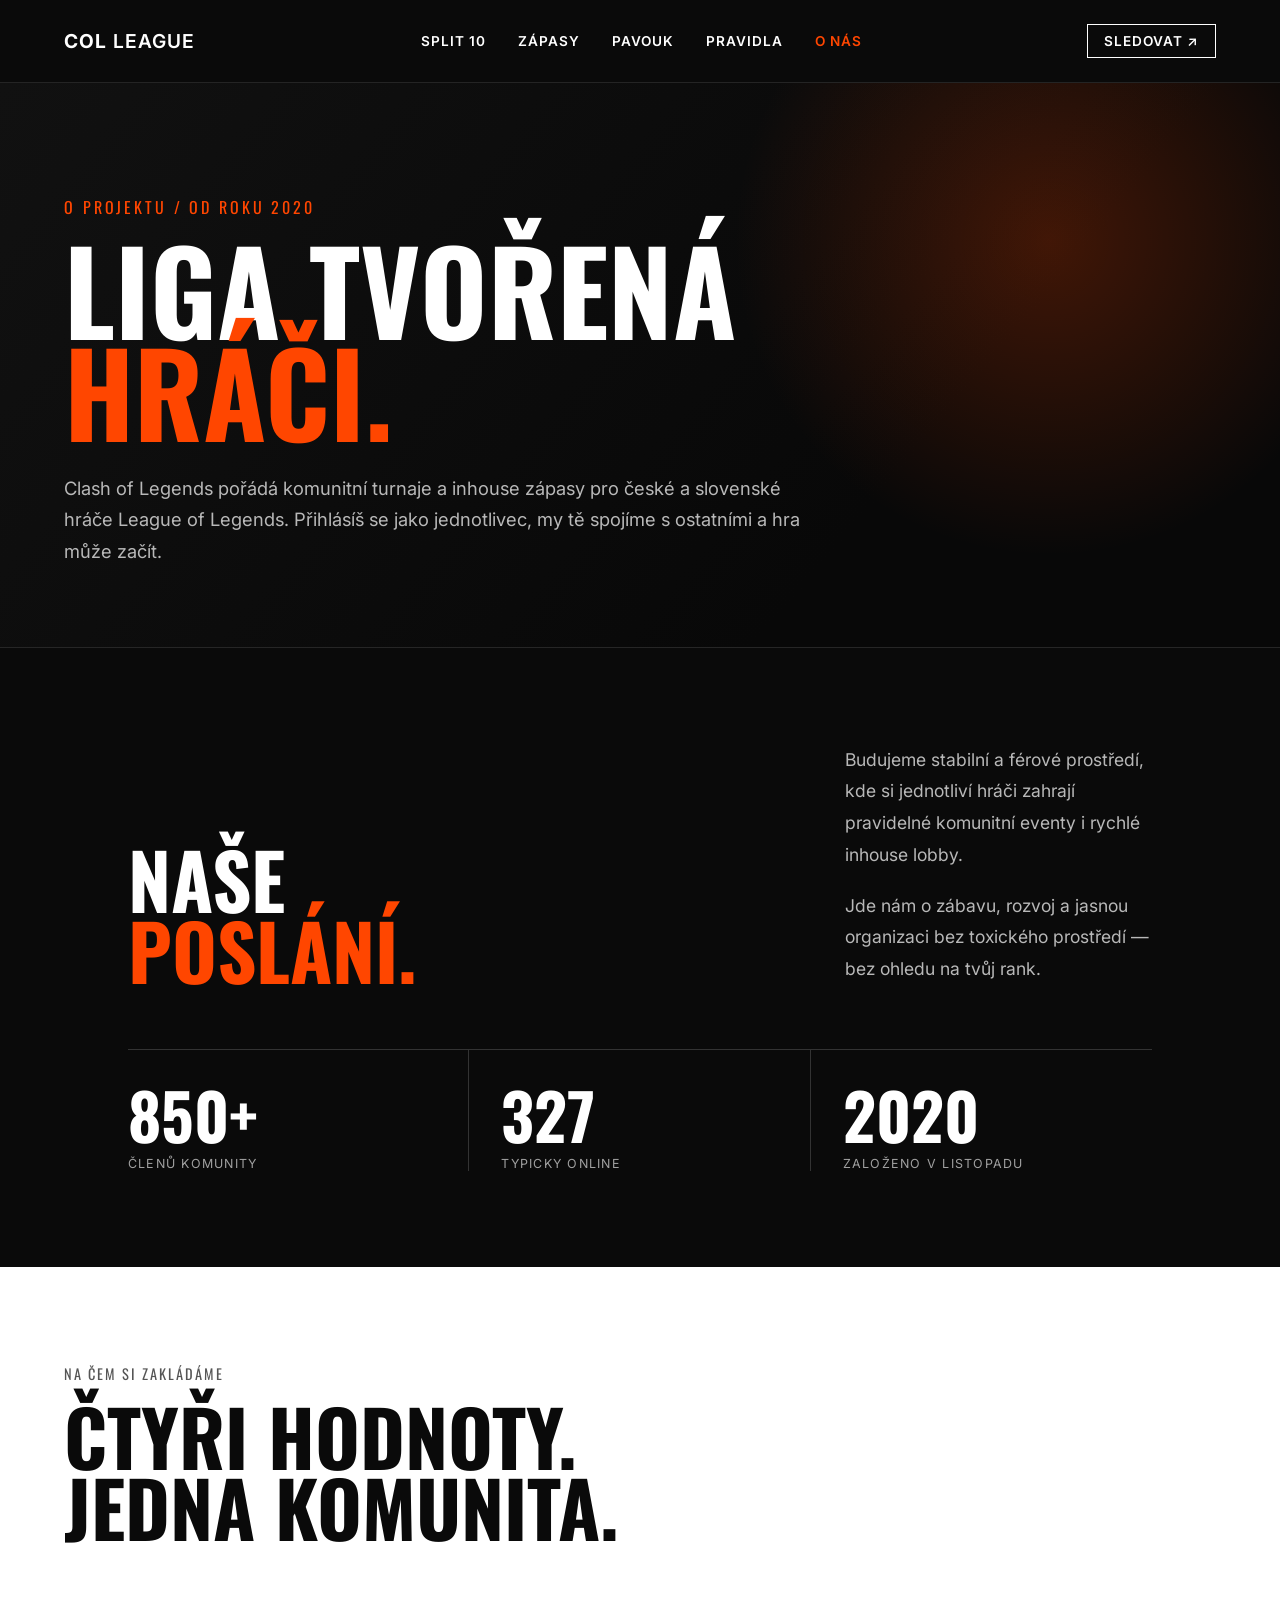
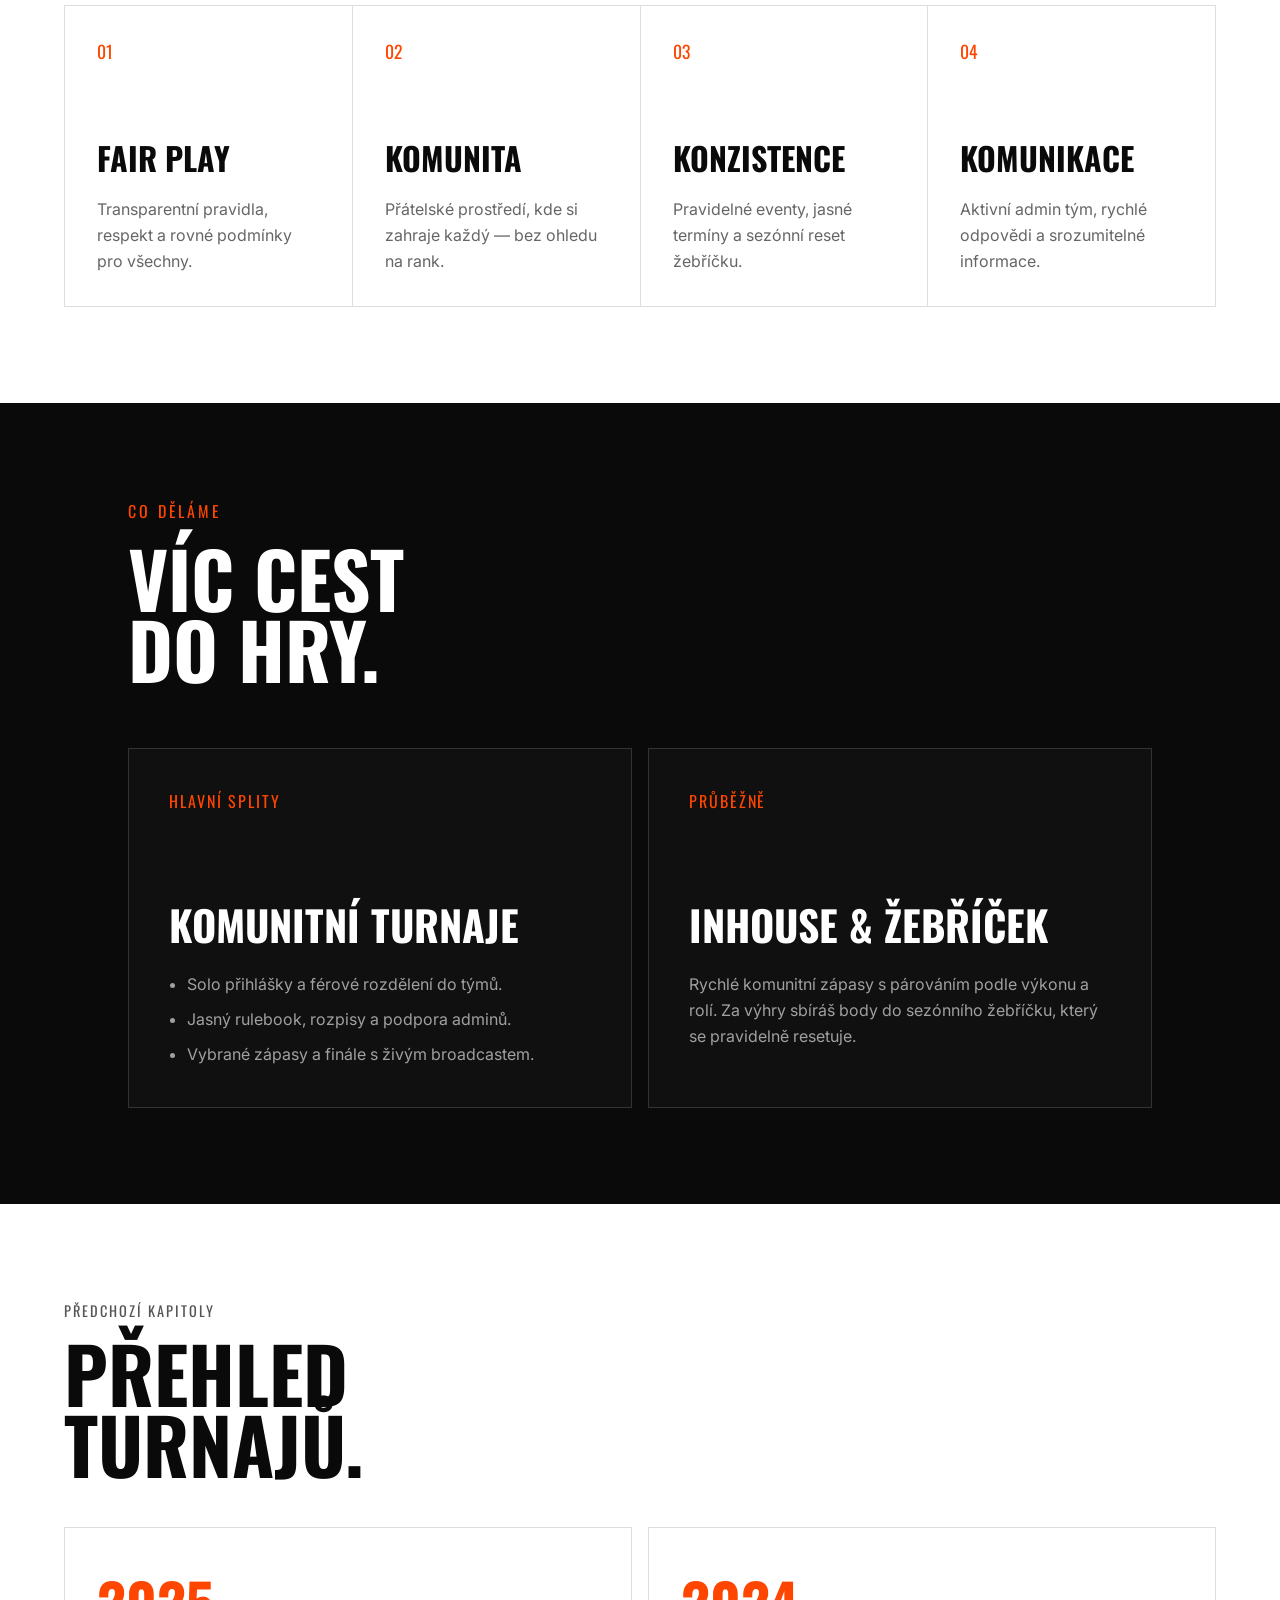
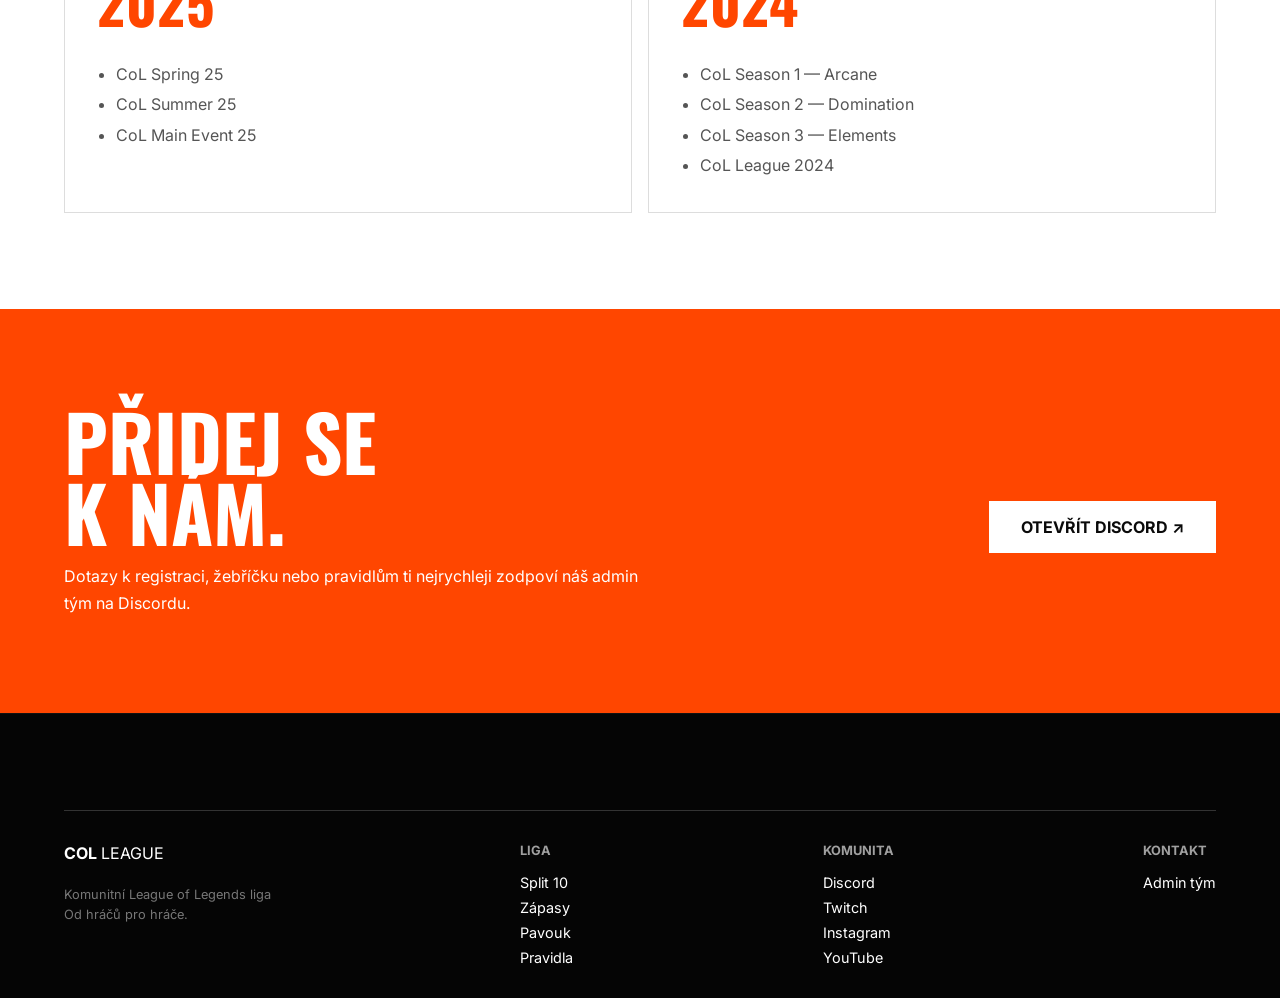
==== about.html @ 78f55eff "Add files via upload" ====
<!DOCTYPE html>
<html lang="cs">
<head>
    <meta charset="UTF-8">
    <meta name="viewport" content="width=device-width, initial-scale=1.0">
    <meta name="description" content="Poznej komunitní League of Legends ligu Clash of Legends, naše hodnoty, turnaje a inhouse zápasy.">
    <title>O nás — COL League</title>
    <link rel="preconnect" href="https://fonts.googleapis.com">
    <link rel="preconnect" href="https://fonts.gstatic.com" crossorigin>
    <link href="https://fonts.googleapis.com/css2?family=Inter:wght@400;600&family=Oswald:wght@700&display=swap" rel="stylesheet">
    <link rel="stylesheet" href="style.css">
</head>
<body class="page-body">
    <header class="navbar page-navbar">
        <a class="logo" href="index.html" aria-label="COL League — úvodní stránka"><strong>COL</strong> LEAGUE</a>
        <nav class="nav-links" aria-label="Hlavní navigace">
            <a href="index.html">SPLIT 10</a>
            <a href="zapasy.html">ZÁPASY</a>
            <a href="pavouk.html">PAVOUK</a>
            <a href="pravidla.html">PRAVIDLA</a>
            <a href="about.html" aria-current="page">O NÁS</a>
        </nav>
        <div class="nav-actions"><a href="https://www.twitch.tv/col_official" class="btn-outline">SLEDOVAT ↗</a></div>
    </header>

    <main class="page-main">
        <section class="page-hero">
            <div class="page-hero__inner">
                <p class="page-kicker">O PROJEKTU / OD ROKU 2020</p>
                <h1 class="page-title">LIGA TVOŘENÁ<br><span class="highlight">HRÁČI.</span></h1>
                <p class="page-lead">Clash of Legends pořádá komunitní turnaje a inhouse zápasy pro české a slovenské hráče League of Legends. Přihlásíš se jako jednotlivec, my tě spojíme s ostatními a hra může začít.</p>
            </div>
        </section>

        <section class="content-section section-dark">
            <div class="content-wrap">
                <div class="split-intro">
                    <h2 class="section-heading">NAŠE<br><span style="color: var(--col-primary);">POSLÁNÍ.</span></h2>
                    <div class="editorial-copy">
                        <p>Budujeme stabilní a férové prostředí, kde si jednotliví hráči zahrají pravidelné komunitní eventy i rychlé inhouse lobby.</p>
                        <p>Jde nám o zábavu, rozvoj a jasnou organizaci bez toxického prostředí — bez ohledu na tvůj rank.</p>
                    </div>
                </div>
                <div class="about-stat-row" aria-label="Statistiky projektu">
                    <div class="about-stat"><strong>850+</strong><span>členů komunity</span></div>
                    <div class="about-stat"><strong>327</strong><span>typicky online</span></div>
                    <div class="about-stat"><strong>2020</strong><span>založeno v listopadu</span></div>
                </div>
            </div>
        </section>

        <section class="content-section content-section--light">
            <div class="content-wrap">
                <p class="subtitle-dark">NA ČEM SI ZAKLÁDÁME</p>
                <h2 class="section-heading">ČTYŘI HODNOTY.<br>JEDNA KOMUNITA.</h2>
                <div class="value-grid-new">
                    <article class="value-card-new"><span class="value-number">01</span><div><h3>Fair play</h3><p>Transparentní pravidla, respekt a rovné podmínky pro všechny.</p></div></article>
                    <article class="value-card-new"><span class="value-number">02</span><div><h3>Komunita</h3><p>Přátelské prostředí, kde si zahraje každý — bez ohledu na rank.</p></div></article>
                    <article class="value-card-new"><span class="value-number">03</span><div><h3>Konzistence</h3><p>Pravidelné eventy, jasné termíny a sezónní reset žebříčku.</p></div></article>
                    <article class="value-card-new"><span class="value-number">04</span><div><h3>Komunikace</h3><p>Aktivní admin tým, rychlé odpovědi a srozumitelné informace.</p></div></article>
                </div>
            </div>
        </section>

        <section class="content-section section-dark">
            <div class="content-wrap">
                <p class="page-kicker">CO DĚLÁME</p>
                <h2 class="section-heading">VÍC CEST<br>DO HRY.</h2>
                <div class="activity-grid">
                    <article class="activity-card">
                        <span class="activity-card__tag">HLAVNÍ SPLITY</span>
                        <h3>Komunitní turnaje</h3>
                        <ul>
                            <li>Solo přihlášky a férové rozdělení do týmů.</li>
                            <li>Jasný rulebook, rozpisy a podpora adminů.</li>
                            <li>Vybrané zápasy a finále s živým broadcastem.</li>
                        </ul>
                    </article>
                    <article class="activity-card">
                        <span class="activity-card__tag">PRŮBĚŽNĚ</span>
                        <h3>Inhouse & žebříček</h3>
                        <p>Rychlé komunitní zápasy s párováním podle výkonu a rolí. Za výhry sbíráš body do sezónního žebříčku, který se pravidelně resetuje.</p>
                    </article>
                </div>
            </div>
        </section>

        <section class="content-section content-section--light">
            <div class="content-wrap">
                <p class="subtitle-dark">PŘEDCHOZÍ KAPITOLY</p>
                <h2 class="section-heading">PŘEHLED<br>TURNAJŮ.</h2>
                <div class="history-grid">
                    <article class="history-year"><h3>2025</h3><ul><li>CoL Spring 25</li><li>CoL Summer 25</li><li>CoL Main Event 25</li></ul></article>
                    <article class="history-year"><h3>2024</h3><ul><li>CoL Season 1 — Arcane</li><li>CoL Season 2 — Domination</li><li>CoL Season 3 — Elements</li><li>CoL League 2024</li></ul></article>
                </div>
            </div>
        </section>

        <section class="content-section content-section--orange">
            <div class="content-wrap contact-strip">
                <div><h2 class="section-heading">PŘIDEJ SE<br>K NÁM.</h2><p>Dotazy k registraci, žebříčku nebo pravidlům ti nejrychleji zodpoví náš admin tým na Discordu.</p></div>
                <a href="https://discord.gg/68KqHuSgA" class="btn-light large">OTEVŘÍT DISCORD ↗</a>
            </div>
        </section>
    </main>

    <footer class="footer-section">
        <div class="footer-links">
            <div class="col-logo"><strong>COL</strong> LEAGUE<br><br><span style="font-size: .8rem; color: #777;">Komunitní League of Legends liga<br>Od hráčů pro hráče.</span></div>
            <div class="links-group"><strong>LIGA</strong><a href="index.html">Split 10</a><a href="zapasy.html">Zápasy</a><a href="pavouk.html">Pavouk</a><a href="pravidla.html">Pravidla</a></div>
            <div class="links-group"><strong>KOMUNITA</strong><a href="https://discord.gg/68KqHuSgA">Discord</a><a href="https://www.twitch.tv/col_official">Twitch</a><a href="https://www.instagram.com/col_league_official">Instagram</a><a href="https://www.youtube.com/@ClashofLegendsOfficial">YouTube</a></div>
            <div class="links-group"><strong>KONTAKT</strong><a href="https://discord.gg/68KqHuSgA">Admin tým</a></div>
        </div>
    </footer>
</body>
</html>
---- style.css ----
/* --- ZÁKLADNÉ PREMENNÉ A RESET --- */
:root {
    --bg-dark: #0a0a0a;
    --col-primary: #ff4600; /* Výrazná oranžová z návrhu */
    --text-light: #ffffff;
    --text-muted: #a0a0a0;
    --font-heading: 'Oswald', sans-serif;
    --font-body: 'Inter', sans-serif;
}

* {
    margin: 0;
    padding: 0;
    box-sizing: border-box;
}

body {
    background-color: var(--bg-dark);
    color: var(--text-light);
    font-family: var(--font-body);
    overflow-x: hidden;
}

html {
    scroll-behavior: smooth;
}

::selection {
    background: var(--col-primary);
    color: #fff;
}

a {
    text-decoration: none;
    color: inherit;
}

/* --- NAVIGÁCIA --- */
.navbar {
    display: flex;
    justify-content: space-between;
    align-items: center;
    padding: 1.5rem 4rem;
    background: transparent;
    position: absolute;
    width: 100%;
    z-index: 100;
    font-size: 0.85rem;
    font-weight: 600;
    letter-spacing: 1px;
}

.logo {
    font-size: 1.2rem;
}

.nav-links {
    display: flex;
    gap: 2rem;
    text-transform: uppercase;
}

.nav-links a:hover {
    color: var(--col-primary);
}

.nav-links a[aria-current="page"] {
    color: var(--col-primary);
}

.nav-actions {
    display: flex;
    gap: 1rem;
    align-items: center;
}

/* --- TLAČIDLÁ --- */
.btn-outline {
    border: 1px solid var(--text-light);
    padding: 0.5rem 1rem;
    text-transform: uppercase;
    transition: 0.2s;
}

.btn-outline:hover {
    background-color: var(--text-light);
    color: var(--bg-dark);
}

.btn-primary {
    background-color: var(--col-primary);
    color: white;
    padding: 0.5rem 1rem;
    text-transform: uppercase;
    font-weight: bold;
    border: 1px solid var(--col-primary);
    transition: 0.2s;
}

.btn-primary:hover {
    background-color: transparent;
    color: var(--col-primary);
}

.btn-secondary {
    border: 1px solid var(--text-light);
    padding: 0.5rem 1rem;
    text-transform: uppercase;
}

.btn-primary.large, .btn-secondary.large {
    padding: 1rem 2rem;
    font-size: 1rem;
}

.btn-light {
    background-color: white;
    color: var(--bg-dark);
    padding: 1rem 2rem;
    text-transform: uppercase;
    font-weight: bold;
    margin-top: 2rem;
}

/* --- HERO SEKCIA --- */
.hero {
    height: 100vh;
    display: flex;
    align-items: center;
    padding: 0 4rem;
    background: linear-gradient(rgba(10,10,10,0.4), rgba(10,10,10,0.9)), #111;
}

.hero-content {
    max-width: 1200px;
    margin-top: 5rem;
}

.subtitle {
    font-family: var(--font-heading);
    letter-spacing: 2px;
    font-size: 1rem;
    margin-bottom: 1rem;
    text-transform: uppercase;
}

.main-title {
    font-family: var(--font-heading);
    font-size: 8rem;
    line-height: 0.9;
    text-transform: uppercase;
    margin-bottom: 3rem;
}

.main-title .highlight {
    color: var(--col-primary);
}

.hero-actions {
    display: flex;
    align-items: center;
    gap: 4rem;
}

.hero-text {
    font-size: 1.1rem;
    color: var(--text-muted);
}

.hero-buttons {
    display: flex;
    gap: 1rem;
}

/* --- ORANŽOVÝ BANNER --- */
.info-banner {
    background-color: var(--col-primary);
    display: flex;
    justify-content: space-between;
    align-items: center;
    padding: 2rem 4rem;
    color: white;
    flex-wrap: wrap;
}

.banner-item {
    display: flex;
    align-items: center;
    gap: 1rem;
    text-transform: uppercase;
}

.banner-item p {
    font-size: 0.8rem;
    opacity: 0.9;
}

.badge {
    border: 2px solid white;
    padding: 0.2rem 0.5rem;
    font-weight: bold;
}

.form-mockup label {
    font-size: 0.7rem;
    display: block;
    margin-bottom: 0.3rem;
}

.input-group {
    display: flex;
    background: white;
}

.input-group input {
    border: none;
    padding: 0.8rem;
    font-weight: bold;
    outline: none;
}

.input-group button {
    background: transparent;
    border: none;
    padding: 0 1rem;
    cursor: pointer;
    font-weight: bold;
}

/* --- SPOLOČNÉ TRIEDY PRE SEKCIE --- */
.section-dark {
    background-color: var(--bg-dark);
    color: var(--text-light);
    padding: 6rem 4rem;
}

.section-light {
    background-color: #ffffff;
    color: var(--bg-dark);
    padding: 6rem 4rem;
}

.massive-text {
    font-family: var(--font-heading);
    font-size: 6rem;
    line-height: 0.9;
    text-transform: uppercase;
}

.massive-text .highlight {
    color: var(--col-primary);
}

.massive-text-dark {
    font-family: var(--font-heading);
    font-size: 5.5rem;
    line-height: 0.9;
    text-transform: uppercase;
    color: var(--bg-dark);
    margin-bottom: 3rem;
}

.subtitle-dark {
    font-family: var(--font-heading);
    letter-spacing: 2px;
    font-size: 0.9rem;
    margin-bottom: 1rem;
    text-transform: uppercase;
    color: #555;
}

.link-arrow {
    display: inline-block;
    border-bottom: 1px solid var(--text-light);
    padding-bottom: 0.2rem;
    text-transform: uppercase;
    font-weight: bold;
    margin-top: 1rem;
}

/* --- ABOUT SEKCIA (KOMUNITA. SOUTĚŽ. RESPEKT.) --- */
.about-top {
    display: flex;
    justify-content: space-between;
    align-items: flex-end;
    margin-bottom: 6rem;
}

.about-desc {
    max-width: 300px;
    color: var(--text-muted);
}

.stats-grid {
    display: grid;
    grid-template-columns: repeat(4, 1fr);
    gap: 2rem;
    border-top: 1px solid #333;
    padding-top: 2rem;
}

.stat-item h3 {
    font-family: var(--font-heading);
    font-size: 3.5rem;
    margin-bottom: 0.5rem;
}

.stat-item p {
    font-size: 0.8rem;
    text-transform: uppercase;
    color: var(--text-muted);
    letter-spacing: 1px;
}

/* --- KROKY (OD SOUPISKY K FINÁLE) --- */
.steps-grid {
    display: grid;
    grid-template-columns: repeat(4, 1fr);
    gap: 1rem;
}

.step-card {
    border-left: 2px solid #eee;
    padding-left: 1.5rem;
}

.step-number {
    font-family: var(--font-heading);
    font-size: 3rem;
    color: var(--col-primary);
    opacity: 0.5;
    margin-bottom: 1rem;
}

.step-card h4 {
    font-size: 1.2rem;
    text-transform: uppercase;
    margin-bottom: 1rem;
}

.step-card p {
    color: #555;
    font-size: 0.9rem;
    line-height: 1.5;
}

/* --- OBRÁZKOVÉ KARTY --- */
.features-grid {
    display: grid;
    grid-template-columns: repeat(3, 1fr);
    gap: 1rem;
}

.feature-card {
    height: 400px;
    background-color: #222; 
    padding: 2rem;
    display: flex;
    flex-direction: column;
    justify-content: flex-end;
    color: white;
    background: linear-gradient(to top, rgba(0,0,0,0.9), rgba(0,0,0,0.1));
}

.card-meta {
    font-size: 0.7rem;
    text-transform: uppercase;
    letter-spacing: 1px;
    margin-bottom: 0.5rem;
}

.feature-card h3 {
    font-family: var(--font-heading);
    font-size: 2.2rem;
    line-height: 1.1;
    text-transform: uppercase;
}

/* --- FAQ SEKCIA --- */
.faq-section {
    display: grid;
    grid-template-columns: 1fr 1fr;
    gap: 4rem;
}

.faq-list {
    display: flex;
    flex-direction: column;
}

.faq-item {
    border-bottom: 1px solid #333;
    padding: 1.5rem 0;
}

.faq-item summary {
    font-size: 1.2rem;
    font-weight: bold;
    cursor: pointer;
    list-style: none;
    display: flex;
    justify-content: space-between;
}

.faq-item summary::-webkit-details-marker {
    display: none;
}

.faq-content {
    padding-top: 1rem;
    color: var(--text-muted);
    line-height: 1.6;
}

/* --- FOOTER --- */
.footer-section {
    background-color: #050505; 
    padding: 6rem 4rem 2rem 4rem;
    color: white;
    text-align: center;
    border-top: 1px solid #111;
}

.footer-links {
    display: flex;
    justify-content: space-between;
    text-align: left;
    border-top: 1px solid #333;
    padding-top: 2rem;
}

.links-group {
    display: flex;
    flex-direction: column;
    gap: 0.5rem;
}

.links-group strong {
    margin-bottom: 0.5rem;
    color: var(--text-muted);
    font-size: 0.8rem;
    text-transform: uppercase;
}

.links-group a {
    color: white;
    font-size: 0.9rem;
}
.links-group a:hover {
    color: var(--col-primary);
}

/* --- VNITŘNÍ STRÁNKY --- */
.page-body {
    background: #0a0a0a;
}

.page-navbar {
    position: relative;
    background: #0a0a0a;
    border-bottom: 1px solid #242424;
}

.page-main {
    min-height: 70vh;
}

.page-hero {
    min-height: 560px;
    display: flex;
    align-items: flex-end;
    padding: 7rem 4rem 5rem;
    background:
        radial-gradient(circle at 82% 28%, rgba(255, 70, 0, 0.23), transparent 28%),
        linear-gradient(130deg, #111 0%, #080808 70%);
    border-bottom: 1px solid #262626;
}

.page-hero--compact {
    min-height: 410px;
}

.page-hero__inner {
    width: 100%;
    max-width: 1280px;
    margin: 0 auto;
}

.page-kicker {
    color: var(--col-primary);
    font-family: var(--font-heading);
    letter-spacing: 0.18em;
    text-transform: uppercase;
    margin-bottom: 1.2rem;
}

.page-title {
    max-width: 1050px;
    font-family: var(--font-heading);
    font-size: clamp(4rem, 9vw, 8rem);
    line-height: 0.88;
    text-transform: uppercase;
}

.page-title .highlight {
    color: var(--col-primary);
}

.page-lead {
    max-width: 760px;
    margin-top: 2rem;
    color: #b8b8b8;
    font-size: 1.15rem;
    line-height: 1.7;
}

.content-wrap {
    width: min(100% - 8rem, 1280px);
    margin-inline: auto;
}

.content-section {
    padding-block: 6rem;
}

.content-section--light {
    background: #fff;
    color: #0a0a0a;
}

.content-section--orange {
    background: var(--col-primary);
    color: #fff;
}

.section-heading {
    font-family: var(--font-heading);
    font-size: clamp(3rem, 6vw, 5.5rem);
    line-height: 0.92;
    text-transform: uppercase;
}

.section-intro {
    max-width: 700px;
    margin-top: 1.5rem;
    color: #777;
    line-height: 1.75;
}

.section-dark .section-intro {
    color: var(--text-muted);
}

.split-intro {
    display: grid;
    grid-template-columns: 1.35fr 0.65fr;
    gap: 5rem;
    align-items: end;
}

.editorial-copy {
    color: #b8b8b8;
    font-size: 1.1rem;
    line-height: 1.8;
}

.editorial-copy p + p {
    margin-top: 1.2rem;
}

.about-stat-row {
    display: grid;
    grid-template-columns: repeat(3, 1fr);
    margin-top: 4rem;
    border-top: 1px solid #333;
}

.about-stat {
    padding: 2rem 2rem 0 0;
    border-right: 1px solid #333;
}

.about-stat:not(:first-child) {
    padding-left: 2rem;
}

.about-stat:last-child {
    border-right: 0;
}

.about-stat strong {
    display: block;
    font-family: var(--font-heading);
    font-size: 4rem;
    line-height: 1;
}

.about-stat span {
    display: block;
    margin-top: 0.65rem;
    color: var(--text-muted);
    font-size: 0.78rem;
    letter-spacing: 0.1em;
    text-transform: uppercase;
}

.value-grid-new {
    display: grid;
    grid-template-columns: repeat(4, 1fr);
    gap: 1px;
    margin-top: 4rem;
    background: #ddd;
    border: 1px solid #ddd;
}

.value-card-new {
    min-height: 300px;
    padding: 2rem;
    background: #fff;
    display: flex;
    flex-direction: column;
    justify-content: space-between;
}

.value-number {
    color: var(--col-primary);
    font-family: var(--font-heading);
    font-size: 1.1rem;
}

.value-card-new h3 {
    margin-bottom: 1rem;
    font-family: var(--font-heading);
    font-size: 2rem;
    text-transform: uppercase;
}

.value-card-new p {
    color: #666;
    line-height: 1.6;
}

.activity-grid {
    display: grid;
    grid-template-columns: repeat(2, 1fr);
    gap: 1rem;
    margin-top: 4rem;
}

.activity-card {
    min-height: 340px;
    padding: 2.5rem;
    border: 1px solid #333;
    background: #101010;
}

.activity-card__tag {
    display: inline-block;
    margin-bottom: 5rem;
    color: var(--col-primary);
    font-family: var(--font-heading);
    letter-spacing: 0.12em;
    text-transform: uppercase;
}

.activity-card h3 {
    margin-bottom: 1rem;
    font-family: var(--font-heading);
    font-size: 2.6rem;
    text-transform: uppercase;
}

.activity-card p,
.activity-card li {
    color: var(--text-muted);
    line-height: 1.65;
}

.activity-card ul {
    padding-left: 1.1rem;
}

.activity-card li + li {
    margin-top: 0.55rem;
}

.history-grid {
    display: grid;
    grid-template-columns: repeat(2, 1fr);
    gap: 1rem;
    margin-top: 3rem;
}

.history-year {
    padding: 2rem;
    border: 1px solid #ddd;
}

.history-year h3 {
    color: var(--col-primary);
    font-family: var(--font-heading);
    font-size: 3.5rem;
}

.history-year ul {
    margin-top: 1rem;
    padding-left: 1.2rem;
    color: #555;
    line-height: 1.9;
}

.contact-strip {
    display: flex;
    justify-content: space-between;
    gap: 3rem;
    align-items: center;
}

.contact-strip p {
    max-width: 580px;
    margin-top: 1rem;
    line-height: 1.7;
}

/* Pravidla */
.draft-notice {
    display: flex;
    align-items: center;
    gap: 1rem;
    padding: 1.25rem 1.5rem;
    border: 1px solid rgba(255, 255, 255, 0.28);
    background: rgba(255, 255, 255, 0.08);
    margin-top: 2.5rem;
    max-width: 720px;
}

.draft-notice__badge {
    flex: 0 0 auto;
    background: #fff;
    color: #0a0a0a;
    padding: 0.4rem 0.65rem;
    font-size: 0.72rem;
    font-weight: 700;
    letter-spacing: 0.08em;
}

.rules-layout {
    display: grid;
    grid-template-columns: 270px 1fr;
    gap: 5rem;
    align-items: start;
}

.rules-nav {
    position: sticky;
    top: 2rem;
    border-top: 1px solid #333;
}

.rules-nav a {
    display: flex;
    justify-content: space-between;
    padding: 1rem 0;
    border-bottom: 1px solid #333;
    color: #aaa;
    font-size: 0.85rem;
    text-transform: uppercase;
}

.rules-nav a:hover {
    color: var(--col-primary);
}

.rules-chapters {
    display: grid;
    gap: 1rem;
}

.rule-chapter {
    padding: 2.25rem;
    border: 1px solid #303030;
    background: #101010;
}

.rule-chapter__head {
    display: grid;
    grid-template-columns: 80px 1fr;
    gap: 1.5rem;
    align-items: start;
}

.rule-chapter__number {
    color: var(--col-primary);
    font-family: var(--font-heading);
    font-size: 2.2rem;
}

.rule-chapter h2 {
    font-family: var(--font-heading);
    font-size: 2rem;
    text-transform: uppercase;
}

.rule-chapter p {
    margin-top: 0.8rem;
    color: #8d8d8d;
    line-height: 1.7;
}

/* Zápasy */
.match-filter-bar {
    display: flex;
    justify-content: space-between;
    align-items: center;
    gap: 1rem;
    margin-bottom: 2rem;
    padding-bottom: 1.5rem;
    border-bottom: 1px solid #333;
}

.match-filter-actions {
    display: flex;
    align-items: center;
    justify-content: flex-end;
    gap: 1.25rem;
}

.match-filter-actions .btn-outline {
    flex: 0 0 auto;
}

.match-tabs {
    display: flex;
    flex-wrap: wrap;
    gap: 0.6rem;
}

.match-tab {
    padding: 0.7rem 1rem;
    border: 1px solid #333;
    color: #aaa;
    font-size: 0.78rem;
    font-weight: 600;
    text-transform: uppercase;
}

.match-tab--active,
.match-tab:hover {
    border-color: var(--col-primary);
    background: var(--col-primary);
    color: #fff;
}

.matches-group + .matches-group {
    margin-top: 5rem;
}

.matches-group__title {
    margin-bottom: 1.4rem;
    font-family: var(--font-heading);
    font-size: 2.4rem;
    text-transform: uppercase;
}

.matches-list-new {
    display: grid;
    gap: 1rem;
}

.match-card-new {
    position: relative;
    display: grid;
    grid-template-columns: minmax(180px, 1fr) minmax(300px, 1.35fr) minmax(180px, 1fr);
    gap: 2rem;
    align-items: center;
    min-height: 190px;
    padding: 2rem;
    border: 1px solid #303030;
    background: linear-gradient(120deg, #101010, #0c0c0c);
    overflow: hidden;
}

.match-card-new::after {
    content: "";
    position: absolute;
    inset: 0 auto 0 0;
    width: 4px;
    background: var(--col-primary);
}

.match-card-new--finished::after {
    background: #5c5c5c;
}

.match-team {
    display: flex;
    align-items: center;
    gap: 1rem;
    min-width: 0;
}

.match-team--right {
    flex-direction: row-reverse;
    text-align: right;
}

.team-mark {
    flex: 0 0 64px;
    width: 64px;
    height: 64px;
    display: grid;
    place-items: center;
    border: 1px solid #3c3c3c;
    background: #181818;
    color: var(--col-primary);
    font-family: var(--font-heading);
    font-size: 1.55rem;
}

.team-mark img {
    width: 100%;
    height: 100%;
    object-fit: contain;
}

.team-logo-fallback,
.logo-fallback {
    display: grid;
    place-items: center;
    color: var(--col-primary);
    font-family: var(--font-heading);
    font-weight: 700;
    letter-spacing: 0.04em;
}

.team-mark .team-logo-fallback {
    width: 100%;
    height: 100%;
    font-size: 1.2rem;
}

.match-team__name {
    font-family: var(--font-heading);
    font-size: 1.4rem;
    line-height: 1.05;
    text-transform: uppercase;
}

.match-team__record {
    margin-top: 0.35rem;
    color: #727272;
    font-size: 0.72rem;
    text-transform: uppercase;
}

.match-center {
    text-align: center;
}

.match-meta {
    color: #787878;
    font-size: 0.72rem;
    letter-spacing: 0.09em;
    text-transform: uppercase;
}

.match-score {
    margin: 0.55rem 0;
    font-family: var(--font-heading);
    font-size: 3rem;
    letter-spacing: 0.08em;
}

.match-time {
    margin: 0.55rem 0;
    font-family: var(--font-heading);
    font-size: 2.25rem;
}

.match-badges {
    display: flex;
    justify-content: center;
    flex-wrap: wrap;
    gap: 0.4rem;
}

.match-badge {
    padding: 0.35rem 0.55rem;
    border: 1px solid #393939;
    color: #aaa;
    font-size: 0.65rem;
    text-transform: uppercase;
}

.match-badge--live {
    border-color: var(--col-primary);
    color: var(--col-primary);
}

.matches-note {
    max-width: 620px;
    color: #777;
    line-height: 1.65;
}

/* Generátor zápasů */
.generator-shell {
    display: grid;
    grid-template-columns: minmax(320px, 0.8fr) minmax(500px, 1.2fr);
    gap: 2rem;
    align-items: start;
}

.generator-panel {
    padding: 2rem;
    border: 1px solid #303030;
    background: #101010;
}

.generator-panel--sticky {
    position: sticky;
    top: 2rem;
}

.generator-panel__head {
    margin-bottom: 2rem;
    padding-bottom: 1.25rem;
    border-bottom: 1px solid #303030;
}

.generator-panel__head h2 {
    font-family: var(--font-heading);
    font-size: 2.2rem;
    text-transform: uppercase;
}

.generator-panel__head p {
    margin-top: 0.55rem;
    color: #888;
    line-height: 1.55;
}

.generator-form {
    display: grid;
    gap: 2rem;
}

.generator-fieldset {
    display: grid;
    gap: 1rem;
    padding: 0;
    border: 0;
}

.generator-fieldset legend {
    width: 100%;
    margin-bottom: 1rem;
    padding-bottom: 0.65rem;
    border-bottom: 1px solid #292929;
    color: var(--col-primary);
    font-family: var(--font-heading);
    font-size: 1rem;
    letter-spacing: 0.1em;
    text-transform: uppercase;
}

.generator-field,
.generator-field-row {
    display: grid;
    gap: 0.5rem;
}

.generator-field-row {
    grid-template-columns: repeat(2, minmax(0, 1fr));
    gap: 1rem;
}

.generator-field label,
.generator-field__label {
    color: #aaa;
    font-size: 0.72rem;
    font-weight: 600;
    letter-spacing: 0.08em;
    text-transform: uppercase;
}

.generator-field input,
.generator-field select {
    width: 100%;
    min-height: 46px;
    padding: 0.75rem 0.85rem;
    border: 1px solid #393939;
    border-radius: 0;
    outline: 0;
    background: #090909;
    color: #fff;
    font: inherit;
}

.generator-field input:focus,
.generator-field select:focus {
    border-color: var(--col-primary);
    box-shadow: 0 0 0 2px rgba(255, 70, 0, 0.16);
}

.generator-check {
    display: flex;
    gap: 0.75rem;
    align-items: flex-start;
    color: #bbb;
    line-height: 1.5;
    cursor: pointer;
}

.generator-check input {
    width: 18px;
    height: 18px;
    margin-top: 0.15rem;
    accent-color: var(--col-primary);
}

.generator-check small {
    display: block;
    color: #666;
}

.team-choice-preview {
    display: flex;
    align-items: center;
    gap: 0.8rem;
    min-height: 64px;
    padding: 0.7rem;
    border: 1px solid #292929;
    background: #0b0b0b;
}

.team-choice-preview img {
    width: 46px;
    height: 46px;
    object-fit: contain;
}

.team-choice-preview .team-logo-fallback {
    width: 46px;
    height: 46px;
    border: 1px solid #333;
    background: #151515;
}

.team-choice-preview strong {
    display: block;
    font-family: var(--font-heading);
    font-size: 1.15rem;
    text-transform: uppercase;
}

.team-choice-preview span {
    color: #666;
    font-size: 0.72rem;
}

.generator-error {
    padding: 0.8rem 1rem;
    border: 1px solid #9f2e09;
    background: rgba(159, 46, 9, 0.12);
    color: #ff9c77;
    line-height: 1.5;
}

.generator-actions {
    display: flex;
    flex-wrap: wrap;
    gap: 0.75rem;
}

.generator-button {
    border: 1px solid var(--col-primary);
    background: var(--col-primary);
    color: #fff;
    padding: 0.85rem 1.25rem;
    font: inherit;
    font-size: 0.82rem;
    font-weight: 700;
    letter-spacing: 0.05em;
    text-transform: uppercase;
    cursor: pointer;
}

.generator-button:hover {
    background: transparent;
    color: var(--col-primary);
}

.generator-button--secondary {
    border-color: #444;
    background: transparent;
    color: #bbb;
}

.generator-button--secondary:hover {
    border-color: #fff;
    color: #fff;
}

.generator-preview {
    margin-bottom: 2rem;
}

.generator-preview .match-card-new {
    grid-template-columns: 1fr;
    gap: 1.5rem;
    text-align: center;
}

.generator-preview .match-team,
.generator-preview .match-team--right {
    flex-direction: column;
    text-align: center;
}

.code-output-wrap {
    position: relative;
}

.code-output {
    width: 100%;
    min-height: 390px;
    resize: vertical;
    padding: 1.25rem;
    border: 1px solid #303030;
    outline: 0;
    background: #060606;
    color: #d7d7d7;
    font-family: Consolas, 'Courier New', monospace;
    font-size: 0.78rem;
    line-height: 1.55;
    tab-size: 4;
}

.code-output:focus {
    border-color: var(--col-primary);
}

.copy-status {
    min-height: 1.4rem;
    margin-top: 0.75rem;
    color: #8b8b8b;
    font-size: 0.8rem;
}

.copy-status.is-success {
    color: #7fcf9a;
}

.generator-help {
    margin-top: 2rem;
    padding: 1.25rem;
    border-left: 3px solid var(--col-primary);
    background: #0b0b0b;
    color: #929292;
    line-height: 1.65;
}

.generator-help code {
    color: #fff;
}

/* Pavouk: Swiss + play-off */
.tournament-nav {
    display: flex;
    flex-wrap: wrap;
    gap: 0.65rem;
    margin-top: 2.25rem;
}

.tournament-nav a {
    padding: 0.75rem 1rem;
    border: 1px solid #3a3a3a;
    color: #b0b0b0;
    font-size: 0.75rem;
    font-weight: 600;
    letter-spacing: 0.08em;
    text-transform: uppercase;
}

.tournament-nav a:hover {
    border-color: var(--col-primary);
    color: var(--col-primary);
}

.stage-heading-row {
    display: flex;
    justify-content: space-between;
    align-items: flex-end;
    gap: 3rem;
    margin-bottom: 2.5rem;
}

.stage-heading-copy {
    max-width: 650px;
    color: #858585;
    line-height: 1.65;
}

.stage-facts {
    display: flex;
    flex-wrap: wrap;
    gap: 0.55rem;
    margin-top: 1.25rem;
}

.stage-fact {
    padding: 0.45rem 0.65rem;
    border: 1px solid #343434;
    color: #999;
    font-size: 0.68rem;
    letter-spacing: 0.08em;
    text-transform: uppercase;
}

.swiss-board-wrap {
    width: 100%;
    overflow-x: auto;
    border: 1px solid #2e2e2e;
    background: #0d0d0d;
}

.swiss-board {
    min-width: 980px;
}

.swiss-row {
    display: grid;
    grid-template-columns: 46px minmax(210px, 1fr) repeat(5, 54px) 82px 124px;
    gap: 0.65rem;
    align-items: center;
    min-height: 68px;
    padding: 0.55rem 1rem;
    border-bottom: 1px solid #262626;
}

.swiss-row:last-child {
    border-bottom: 0;
}

.swiss-row--head {
    position: sticky;
    top: 0;
    z-index: 2;
    min-height: 48px;
    background: #171717;
    color: #777;
    font-size: 0.65rem;
    font-weight: 600;
    letter-spacing: 0.09em;
    text-transform: uppercase;
}

.swiss-seed {
    color: #555;
    font-family: var(--font-heading);
    font-size: 1.1rem;
}

.swiss-team {
    display: flex;
    align-items: center;
    gap: 0.75rem;
    min-width: 0;
}

.swiss-team img {
    width: 40px;
    height: 40px;
    object-fit: contain;
}

.swiss-team .logo-fallback {
    flex: 0 0 40px;
    width: 40px;
    height: 40px;
    border: 1px solid #333;
    background: #151515;
    font-size: 0.75rem;
}

.swiss-team strong {
    overflow: hidden;
    font-family: var(--font-heading);
    font-size: 1.05rem;
    text-overflow: ellipsis;
    text-transform: uppercase;
    white-space: nowrap;
}

.swiss-result {
    width: 30px;
    height: 30px;
    display: grid;
    place-items: center;
    margin: 0 auto;
    border: 1px solid #353535;
    color: #666;
    font-size: 0.68rem;
    font-weight: 700;
}

.swiss-result--win {
    border-color: rgba(76, 187, 112, 0.55);
    background: rgba(76, 187, 112, 0.1);
    color: #82d69e;
}

.swiss-result--loss {
    border-color: rgba(207, 75, 75, 0.5);
    background: rgba(207, 75, 75, 0.09);
    color: #e08a8a;
}

.swiss-record {
    font-family: var(--font-heading);
    font-size: 1.25rem;
    text-align: center;
}

.swiss-status {
    justify-self: end;
    padding: 0.4rem 0.55rem;
    border: 1px solid #3a3a3a;
    color: #777;
    font-size: 0.62rem;
    font-weight: 700;
    letter-spacing: 0.07em;
    text-transform: uppercase;
}

.swiss-status--advance {
    border-color: var(--col-primary);
    color: var(--col-primary);
}

.stage-bridge {
    display: grid;
    grid-template-columns: auto 1fr auto;
    gap: 1.25rem;
    align-items: center;
    margin: 3.5rem 0;
}

.stage-bridge__label {
    color: var(--col-primary);
    font-family: var(--font-heading);
    font-size: 1.05rem;
    letter-spacing: 0.09em;
    text-transform: uppercase;
}

.stage-bridge__line {
    position: relative;
    height: 1px;
    background: linear-gradient(90deg, var(--col-primary), #4d4d4d);
}

.stage-bridge__line::after {
    content: "";
    position: absolute;
    top: 50%;
    right: -1px;
    width: 9px;
    height: 9px;
    border-top: 1px solid #777;
    border-right: 1px solid #777;
    transform: translateY(-50%) rotate(45deg);
}

.stage-bridge__target {
    font-family: var(--font-heading);
    font-size: 1.35rem;
    text-transform: uppercase;
}

.qualifier-strip {
    display: grid;
    grid-template-columns: repeat(8, minmax(110px, 1fr));
    gap: 1px;
    margin-bottom: 1rem;
    background: #2d2d2d;
    border: 1px solid #2d2d2d;
}

.qualifier {
    display: flex;
    align-items: center;
    gap: 0.55rem;
    min-height: 56px;
    padding: 0.55rem;
    background: #111;
}

.qualifier img {
    width: 30px;
    height: 30px;
    object-fit: contain;
}

.qualifier span {
    overflow: hidden;
    font-family: var(--font-heading);
    font-size: 0.78rem;
    text-overflow: ellipsis;
    text-transform: uppercase;
    white-space: nowrap;
}

.bracket-legend {
    display: flex;
    gap: 1.2rem;
    align-items: center;
    color: #777;
    font-size: 0.72rem;
}

.bracket-legend span {
    display: flex;
    gap: 0.45rem;
    align-items: center;
}

.bracket-legend i {
    width: 9px;
    height: 9px;
    display: inline-block;
    background: #444;
}

.bracket-legend .is-winner {
    background: var(--col-primary);
}

.bracket-scroll {
    width: 100%;
    overflow-x: auto;
    padding-bottom: 1rem;
}

.bracket {
    display: grid;
    grid-template-columns: 270px 110px 270px 110px 270px 90px 220px;
    min-width: 1340px;
    border: 1px solid #292929;
    background: #0c0c0c;
}

.bracket-column,
.bracket-connector {
    min-width: 0;
}

.bracket-column__head,
.bracket-connector__head {
    height: 76px;
    padding: 1.2rem 1rem;
    border-bottom: 1px solid #292929;
    background: #151515;
}

.bracket-column__head span {
    display: block;
    margin-bottom: 0.25rem;
    color: var(--col-primary);
    font-size: 0.62rem;
    font-weight: 700;
    letter-spacing: 0.09em;
    text-transform: uppercase;
}

.bracket-column__head h3 {
    font-family: var(--font-heading);
    font-size: 1.25rem;
    text-transform: uppercase;
}

.bracket-stage,
.bracket-lines {
    position: relative;
    height: 720px;
}

.bracket-match {
    position: absolute;
    top: var(--slot);
    right: 0;
    left: 0;
    transform: translateY(-50%);
    border: 1px solid #333;
    background: #121212;
}

.bracket-match__meta {
    display: flex;
    justify-content: space-between;
    padding: 0.4rem 0.55rem;
    border-bottom: 1px solid #292929;
    color: #666;
    font-size: 0.58rem;
    letter-spacing: 0.07em;
    text-transform: uppercase;
}

.bracket-team {
    display: grid;
    grid-template-columns: 28px minmax(0, 1fr) 24px;
    gap: 0.55rem;
    align-items: center;
    min-height: 42px;
    padding: 0.35rem 0.55rem;
    color: #888;
}

.bracket-team + .bracket-team {
    border-top: 1px solid #242424;
}

.bracket-team img {
    width: 27px;
    height: 27px;
    object-fit: contain;
    opacity: 0.62;
}

.bracket-team span {
    overflow: hidden;
    font-family: var(--font-heading);
    font-size: 0.85rem;
    text-overflow: ellipsis;
    text-transform: uppercase;
    white-space: nowrap;
}

.bracket-team strong {
    font-family: var(--font-heading);
    font-size: 1rem;
    text-align: right;
}

.bracket-team--winner {
    color: #fff;
    background: linear-gradient(90deg, rgba(255, 70, 0, 0.12), transparent);
}

.bracket-team--winner img {
    opacity: 1;
}

.bracket-team--winner strong {
    color: var(--col-primary);
}

.bracket-lines {
    background-repeat: no-repeat;
}

.bracket-lines--quarter {
    background:
        linear-gradient(#3a3a3a, #3a3a3a) 0 6.25% / 50% 1px no-repeat,
        linear-gradient(#3a3a3a, #3a3a3a) 0 31.25% / 50% 1px no-repeat,
        linear-gradient(#3a3a3a, #3a3a3a) 0 56.25% / 50% 1px no-repeat,
        linear-gradient(#3a3a3a, #3a3a3a) 0 81.25% / 50% 1px no-repeat,
        linear-gradient(#3a3a3a, #3a3a3a) 50% 8.3333% / 1px 25% no-repeat,
        linear-gradient(#3a3a3a, #3a3a3a) 50% 75% / 1px 25% no-repeat,
        linear-gradient(#3a3a3a, #3a3a3a) 100% 18.75% / 50% 1px no-repeat,
        linear-gradient(#3a3a3a, #3a3a3a) 100% 68.75% / 50% 1px no-repeat;
}

.bracket-lines--semi {
    background:
        linear-gradient(#3a3a3a, #3a3a3a) 0 18.75% / 50% 1px no-repeat,
        linear-gradient(#3a3a3a, #3a3a3a) 0 68.75% / 50% 1px no-repeat,
        linear-gradient(#3a3a3a, #3a3a3a) 50% 37.5% / 1px 50% no-repeat,
        linear-gradient(#3a3a3a, #3a3a3a) 100% 43.75% / 50% 1px no-repeat;
}

.bracket-lines--final {
    background: linear-gradient(90deg, #3a3a3a, var(--col-primary)) 0 43.75% / 100% 1px no-repeat;
}

.champion-card {
    position: absolute;
    top: 43.75%;
    right: 0;
    left: 0;
    padding: 1.4rem 1rem;
    border: 1px solid var(--col-primary);
    background: radial-gradient(circle at top, rgba(255, 70, 0, 0.2), transparent 70%), #111;
    text-align: center;
    transform: translateY(-50%);
}

.champion-mark {
    width: 62px;
    height: 62px;
    display: grid;
    place-items: center;
    margin: 0 auto 1rem;
    border: 1px solid #4a4a4a;
    color: var(--col-primary);
    font-family: var(--font-heading);
    font-size: 1.3rem;
}

.champion-card span {
    display: block;
    color: #777;
    font-size: 0.62rem;
    letter-spacing: 0.09em;
    text-transform: uppercase;
}

.champion-card strong {
    display: block;
    margin-top: 0.45rem;
    font-family: var(--font-heading);
    font-size: 1.4rem;
    text-transform: uppercase;
}

.bracket-note {
    margin-top: 1rem;
    color: #666;
    font-size: 0.78rem;
    line-height: 1.6;
}

@media (max-width: 980px) {
    .navbar {
        padding: 1.25rem 2rem;
    }

    .nav-links {
        gap: 1rem;
    }

    .nav-actions {
        display: none;
    }

    .page-hero {
        padding-inline: 2rem;
    }

    .content-wrap {
        width: min(100% - 4rem, 1280px);
    }

    .split-intro,
    .rules-layout {
        grid-template-columns: 1fr;
        gap: 3rem;
    }

    .rules-nav {
        position: static;
    }

    .value-grid-new {
        grid-template-columns: repeat(2, 1fr);
    }

    .match-card-new {
        grid-template-columns: 1fr;
        gap: 1.4rem;
        text-align: center;
    }

    .generator-shell {
        grid-template-columns: 1fr;
    }

    .generator-panel--sticky {
        position: static;
    }

    .stage-heading-row {
        align-items: flex-start;
        flex-direction: column;
        gap: 1.5rem;
    }

    .qualifier-strip {
        grid-template-columns: repeat(4, minmax(120px, 1fr));
    }

    .match-team,
    .match-team--right {
        flex-direction: column;
        text-align: center;
    }
}

@media (max-width: 700px) {
    .navbar {
        position: relative;
        flex-wrap: wrap;
        gap: 1rem;
        padding: 1rem 1.25rem;
        background: #0a0a0a;
    }

    .nav-links {
        width: 100%;
        overflow-x: auto;
        padding-bottom: 0.35rem;
        font-size: 0.74rem;
    }

    .nav-links a {
        flex: 0 0 auto;
    }

    .hero {
        height: auto;
        min-height: 720px;
        padding-inline: 1.25rem;
    }

    .main-title {
        font-size: clamp(4.4rem, 22vw, 7rem);
    }

    .hero-actions,
    .about-top,
    .contact-strip {
        flex-direction: column;
        align-items: flex-start;
        gap: 2rem;
    }

    .hero-buttons {
        flex-wrap: wrap;
    }

    .info-banner,
    .section-dark,
    .section-light,
    .footer-section {
        padding-inline: 1.25rem;
    }

    .info-banner {
        gap: 1.5rem;
    }

    .massive-text,
    .massive-text-dark {
        font-size: clamp(3.4rem, 17vw, 5.5rem);
    }

    .stats-grid,
    .steps-grid,
    .features-grid,
    .faq-section,
    .footer-links {
        grid-template-columns: 1fr;
    }

    .footer-links {
        display: grid;
        gap: 2.5rem;
    }

    .page-hero {
        min-height: 460px;
        padding: 5rem 1.25rem 3.5rem;
    }

    .page-title {
        font-size: clamp(3.8rem, 19vw, 6rem);
    }

    .content-wrap {
        width: min(100% - 2.5rem, 1280px);
    }

    .content-section {
        padding-block: 4.5rem;
    }

    .about-stat-row,
    .value-grid-new,
    .activity-grid,
    .history-grid {
        grid-template-columns: 1fr;
    }

    .about-stat {
        padding: 1.5rem 0;
        border-right: 0;
        border-bottom: 1px solid #333;
    }

    .about-stat:not(:first-child) {
        padding-left: 0;
    }

    .rule-chapter {
        padding: 1.5rem;
    }

    .rule-chapter__head {
        grid-template-columns: 1fr;
        gap: 0.6rem;
    }

    .match-filter-bar {
        align-items: flex-start;
        flex-direction: column;
    }

    .match-filter-actions {
        width: 100%;
        align-items: flex-start;
        flex-direction: column;
    }

    .match-card-new {
        padding: 1.5rem;
    }

    .generator-panel {
        padding: 1.25rem;
    }

    .generator-field-row {
        grid-template-columns: 1fr;
    }

    .stage-bridge {
        grid-template-columns: 1fr;
        gap: 0.8rem;
    }

    .stage-bridge__line {
        width: 100%;
    }

    .qualifier-strip {
        grid-template-columns: repeat(2, minmax(120px, 1fr));
    }
}
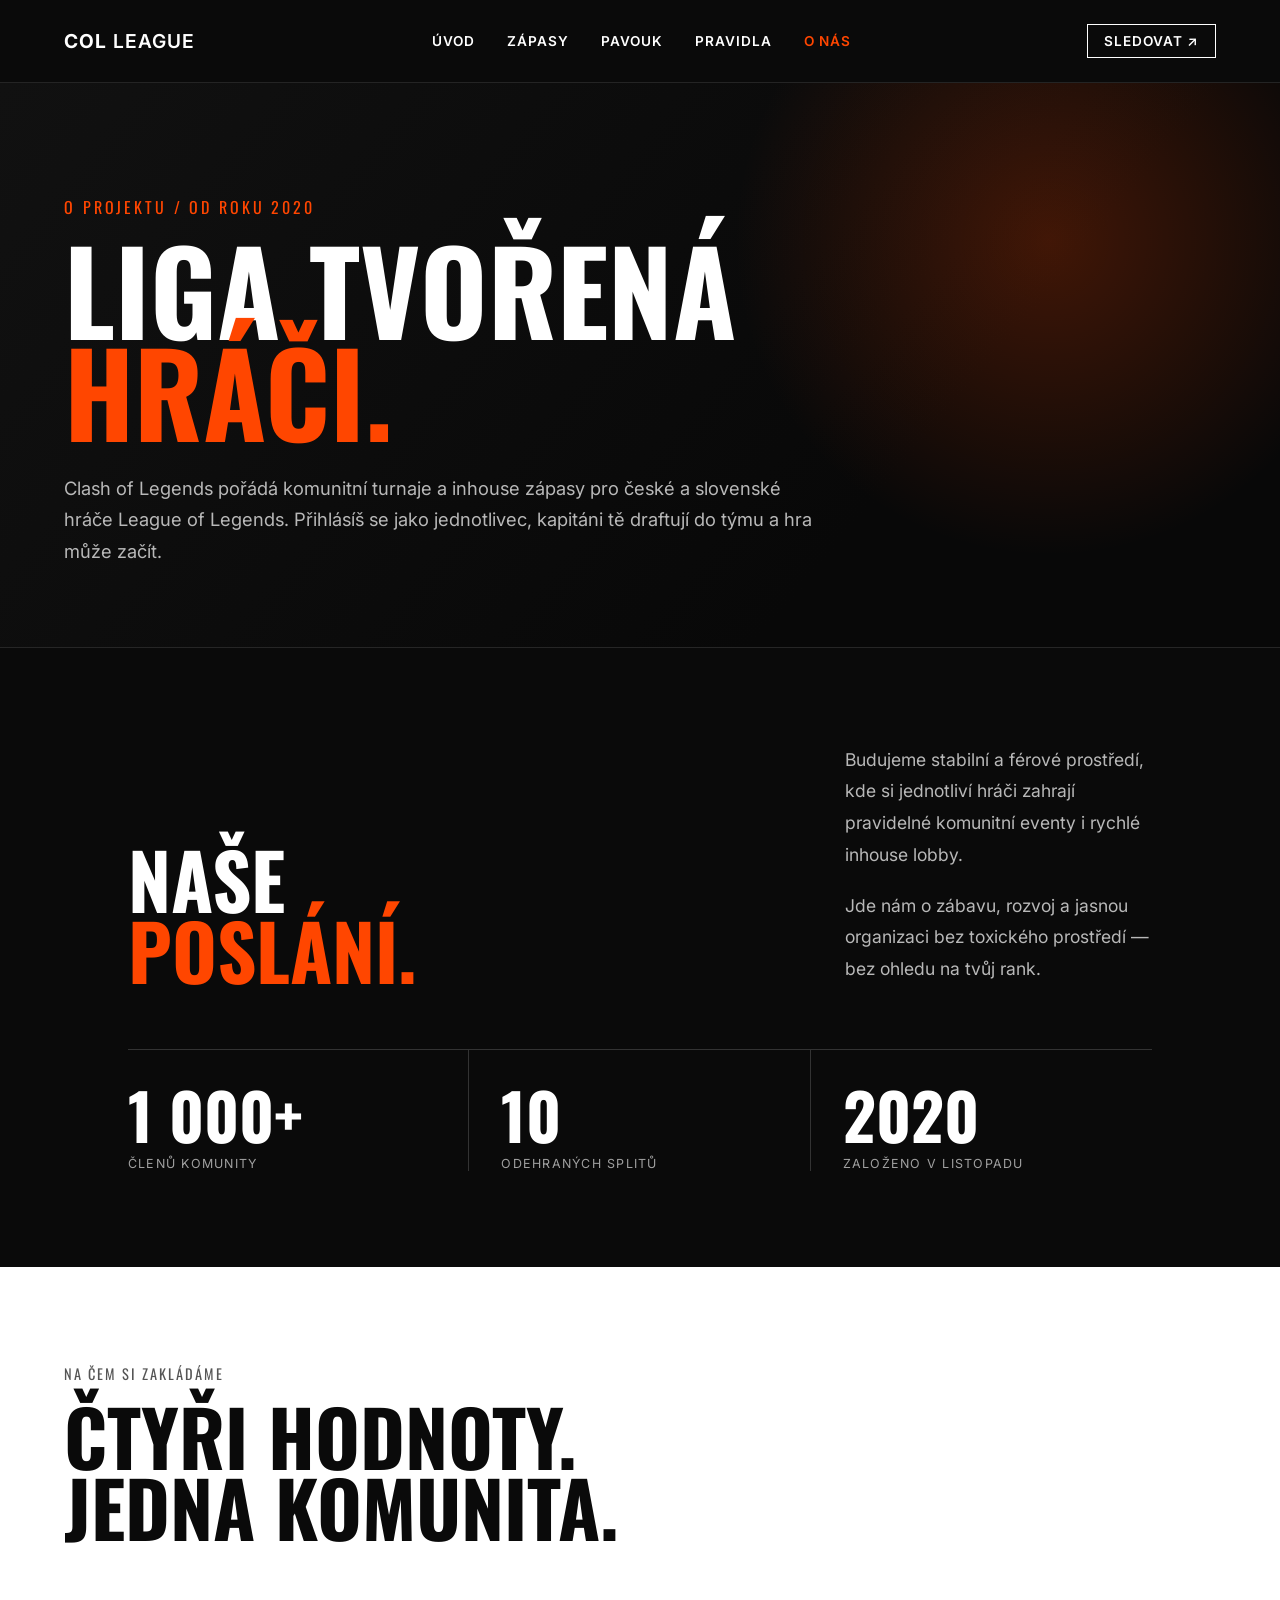
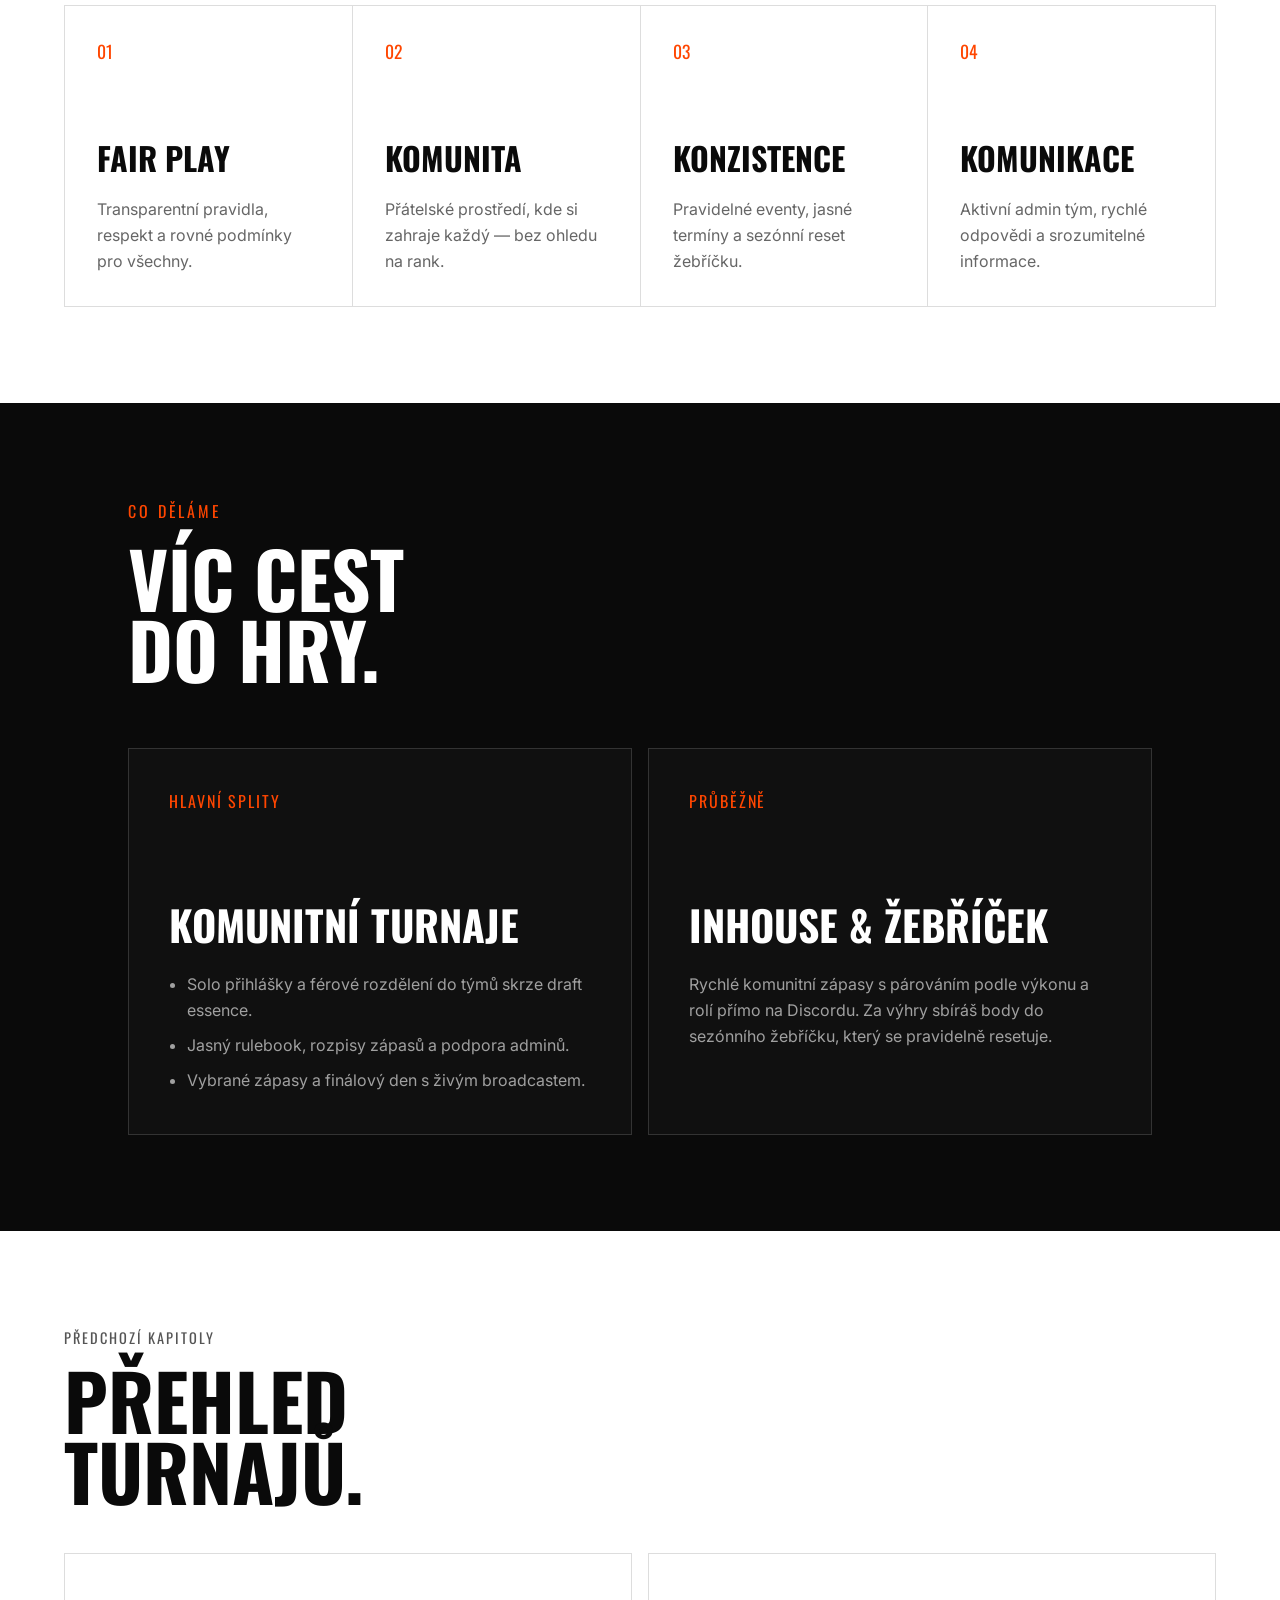
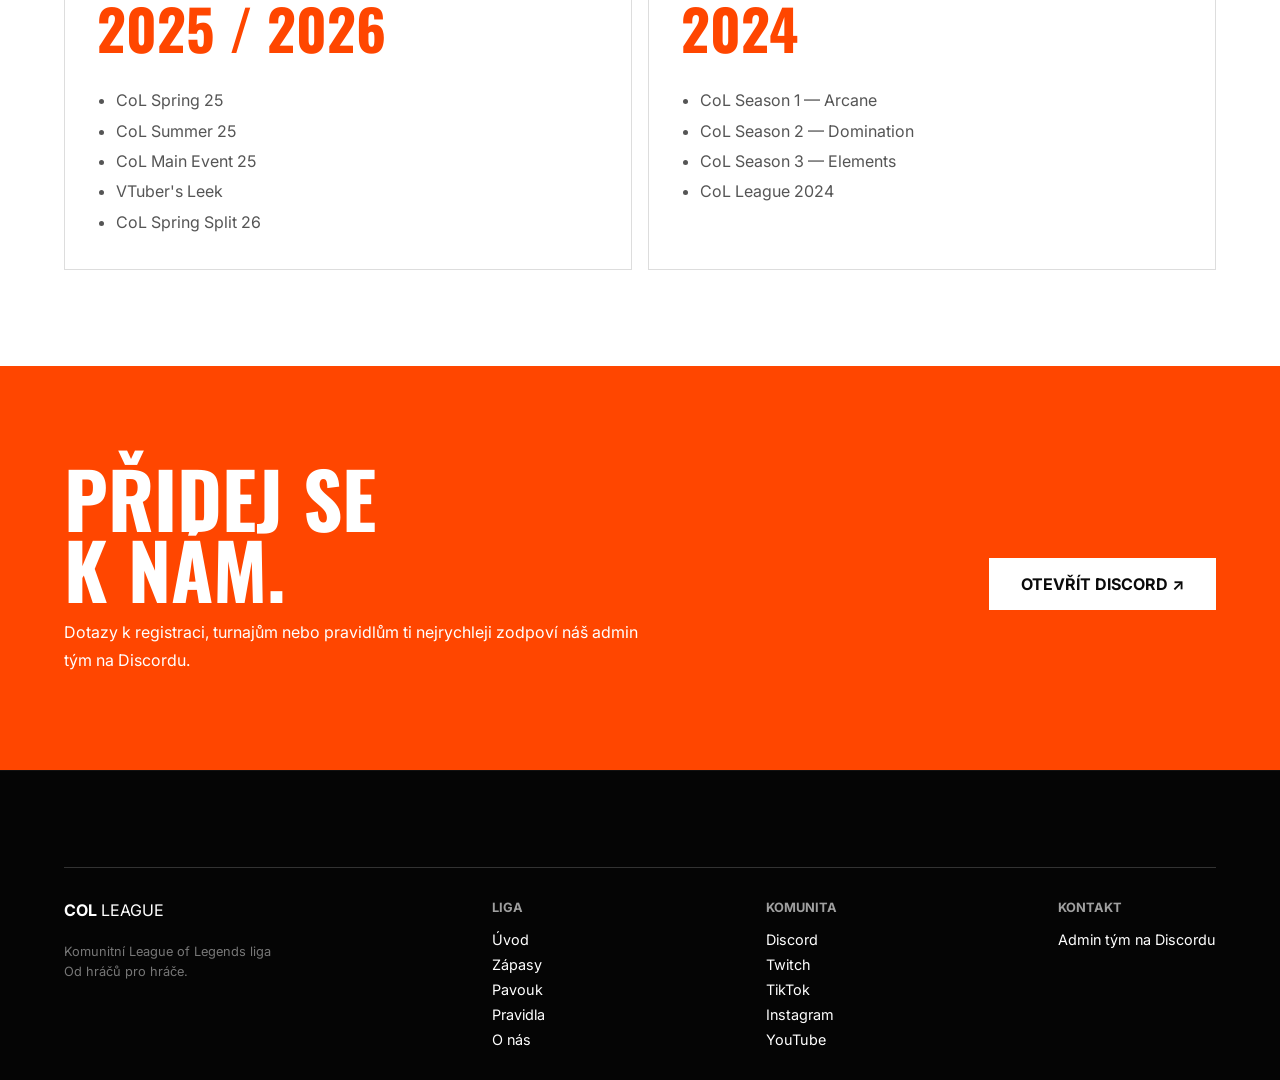
==== commit 26d037af: "Update about.html" ====
--- a/about.html
+++ b/about.html
@@ -14,13 +14,13 @@
     <header class="navbar page-navbar">
         <a class="logo" href="index.html" aria-label="COL League — úvodní stránka"><strong>COL</strong> LEAGUE</a>
         <nav class="nav-links" aria-label="Hlavní navigace">
-            <a href="index.html">SPLIT 10</a>
+            <a href="index.html">ÚVOD</a>
             <a href="zapasy.html">ZÁPASY</a>
             <a href="pavouk.html">PAVOUK</a>
             <a href="pravidla.html">PRAVIDLA</a>
             <a href="about.html" aria-current="page">O NÁS</a>
         </nav>
-        <div class="nav-actions"><a href="https://www.twitch.tv/col_official" class="btn-outline">SLEDOVAT ↗</a></div>
+        <div class="nav-actions"><a href="https://www.twitch.tv/col_official" target="_blank" rel="noopener" class="btn-outline">SLEDOVAT ↗</a></div>
     </header>
 
     <main class="page-main">
@@ -28,7 +28,7 @@
             <div class="page-hero__inner">
                 <p class="page-kicker">O PROJEKTU / OD ROKU 2020</p>
                 <h1 class="page-title">LIGA TVOŘENÁ<br><span class="highlight">HRÁČI.</span></h1>
-                <p class="page-lead">Clash of Legends pořádá komunitní turnaje a inhouse zápasy pro české a slovenské hráče League of Legends. Přihlásíš se jako jednotlivec, my tě spojíme s ostatními a hra může začít.</p>
+                <p class="page-lead">Clash of Legends pořádá komunitní turnaje a inhouse zápasy pro české a slovenské hráče League of Legends. Přihlásíš se jako jednotlivec, kapitáni tě draftují do týmu a hra může začít.</p>
             </div>
         </section>
 
@@ -42,8 +42,8 @@
                     </div>
                 </div>
                 <div class="about-stat-row" aria-label="Statistiky projektu">
-                    <div class="about-stat"><strong>850+</strong><span>členů komunity</span></div>
-                    <div class="about-stat"><strong>327</strong><span>typicky online</span></div>
+                    <div class="about-stat"><strong>1 000+</strong><span>členů komunity</span></div>
+                    <div class="about-stat"><strong>10</strong><span>odehraných splitů</span></div>
                     <div class="about-stat"><strong>2020</strong><span>založeno v listopadu</span></div>
                 </div>
             </div>
@@ -71,15 +71,15 @@
                         <span class="activity-card__tag">HLAVNÍ SPLITY</span>
                         <h3>Komunitní turnaje</h3>
                         <ul>
-                            <li>Solo přihlášky a férové rozdělení do týmů.</li>
-                            <li>Jasný rulebook, rozpisy a podpora adminů.</li>
-                            <li>Vybrané zápasy a finále s živým broadcastem.</li>
+                            <li>Solo přihlášky a férové rozdělení do týmů skrze draft essence.</li>
+                            <li>Jasný rulebook, rozpisy zápasů a podpora adminů.</li>
+                            <li>Vybrané zápasy a finálový den s živým broadcastem.</li>
                         </ul>
                     </article>
                     <article class="activity-card">
                         <span class="activity-card__tag">PRŮBĚŽNĚ</span>
                         <h3>Inhouse & žebříček</h3>
-                        <p>Rychlé komunitní zápasy s párováním podle výkonu a rolí. Za výhry sbíráš body do sezónního žebříčku, který se pravidelně resetuje.</p>
+                        <p>Rychlé komunitní zápasy s párováním podle výkonu a rolí přímo na Discordu. Za výhry sbíráš body do sezónního žebříčku, který se pravidelně resetuje.</p>
                     </article>
                 </div>
             </div>
@@ -90,16 +90,33 @@
                 <p class="subtitle-dark">PŘEDCHOZÍ KAPITOLY</p>
                 <h2 class="section-heading">PŘEHLED<br>TURNAJŮ.</h2>
                 <div class="history-grid">
-                    <article class="history-year"><h3>2025</h3><ul><li>CoL Spring 25</li><li>CoL Summer 25</li><li>CoL Main Event 25</li></ul></article>
-                    <article class="history-year"><h3>2024</h3><ul><li>CoL Season 1 — Arcane</li><li>CoL Season 2 — Domination</li><li>CoL Season 3 — Elements</li><li>CoL League 2024</li></ul></article>
+                    <article class="history-year">
+                        <h3>2025 / 2026</h3>
+                        <ul>
+                            <li>CoL Spring 25</li>
+                            <li>CoL Summer 25</li>
+                            <li>CoL Main Event 25</li>
+                            <li>VTuber's Leek</li>
+                            <li>CoL Spring Split 26</li>
+                        </ul>
+                    </article>
+                    <article class="history-year">
+                        <h3>2024</h3>
+                        <ul>
+                            <li>CoL Season 1 — Arcane</li>
+                            <li>CoL Season 2 — Domination</li>
+                            <li>CoL Season 3 — Elements</li>
+                            <li>CoL League 2024</li>
+                        </ul>
+                    </article>
                 </div>
             </div>
         </section>
 
         <section class="content-section content-section--orange">
             <div class="content-wrap contact-strip">
-                <div><h2 class="section-heading">PŘIDEJ SE<br>K NÁM.</h2><p>Dotazy k registraci, žebříčku nebo pravidlům ti nejrychleji zodpoví náš admin tým na Discordu.</p></div>
-                <a href="https://discord.gg/68KqHuSgA" class="btn-light large">OTEVŘÍT DISCORD ↗</a>
+                <div><h2 class="section-heading">PŘIDEJ SE<br>K NÁM.</h2><p>Dotazy k registraci, turnajům nebo pravidlům ti nejrychleji zodpoví náš admin tým na Discordu.</p></div>
+                <a href="https://discord.gg/68KqHuSgA" target="_blank" rel="noopener" class="btn-light large">OTEVŘÍT DISCORD ↗</a>
             </div>
         </section>
     </main>
@@ -107,9 +124,9 @@
     <footer class="footer-section">
         <div class="footer-links">
             <div class="col-logo"><strong>COL</strong> LEAGUE<br><br><span style="font-size: .8rem; color: #777;">Komunitní League of Legends liga<br>Od hráčů pro hráče.</span></div>
-            <div class="links-group"><strong>LIGA</strong><a href="index.html">Split 10</a><a href="zapasy.html">Zápasy</a><a href="pavouk.html">Pavouk</a><a href="pravidla.html">Pravidla</a></div>
-            <div class="links-group"><strong>KOMUNITA</strong><a href="https://discord.gg/68KqHuSgA">Discord</a><a href="https://www.twitch.tv/col_official">Twitch</a><a href="https://www.instagram.com/col_league_official">Instagram</a><a href="https://www.youtube.com/@ClashofLegendsOfficial">YouTube</a></div>
-            <div class="links-group"><strong>KONTAKT</strong><a href="https://discord.gg/68KqHuSgA">Admin tým</a></div>
+            <div class="links-group"><strong>LIGA</strong><a href="index.html">Úvod</a><a href="zapasy.html">Zápasy</a><a href="pavouk.html">Pavouk</a><a href="pravidla.html">Pravidla</a><a href="about.html">O nás</a></div>
+            <div class="links-group"><strong>KOMUNITA</strong><a href="https://discord.gg/68KqHuSgA" target="_blank" rel="noopener">Discord</a><a href="https://www.twitch.tv/col_official" target="_blank" rel="noopener">Twitch</a><a href="https://www.tiktok.com/@col.official" target="_blank" rel="noopener">TikTok</a><a href="https://www.instagram.com/col_league_official" target="_blank" rel="noopener">Instagram</a><a href="https://www.youtube.com/@ClashofLegendsOfficial" target="_blank" rel="noopener">YouTube</a></div>
+            <div class="links-group"><strong>KONTAKT</strong><a href="https://discord.gg/68KqHuSgA" target="_blank" rel="noopener">Admin tým na Discordu</a></div>
         </div>
     </footer>
 </body>
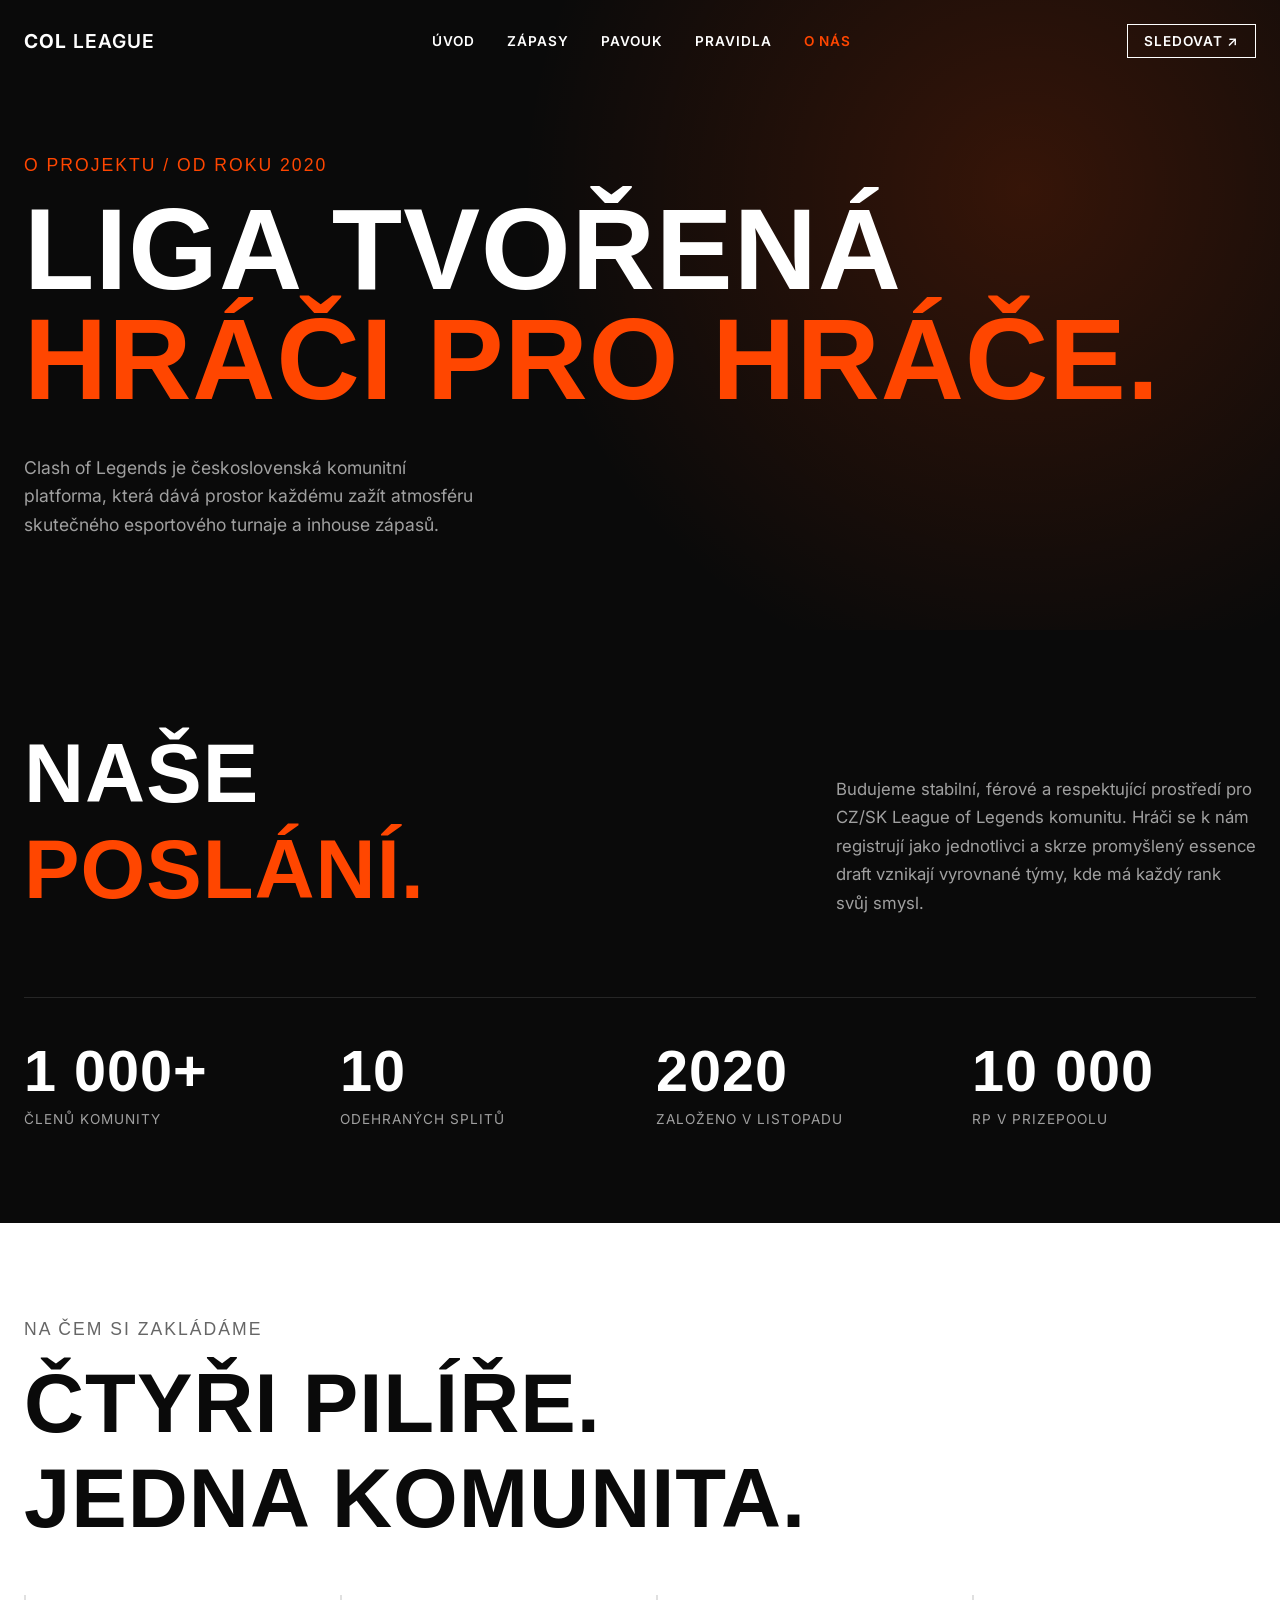
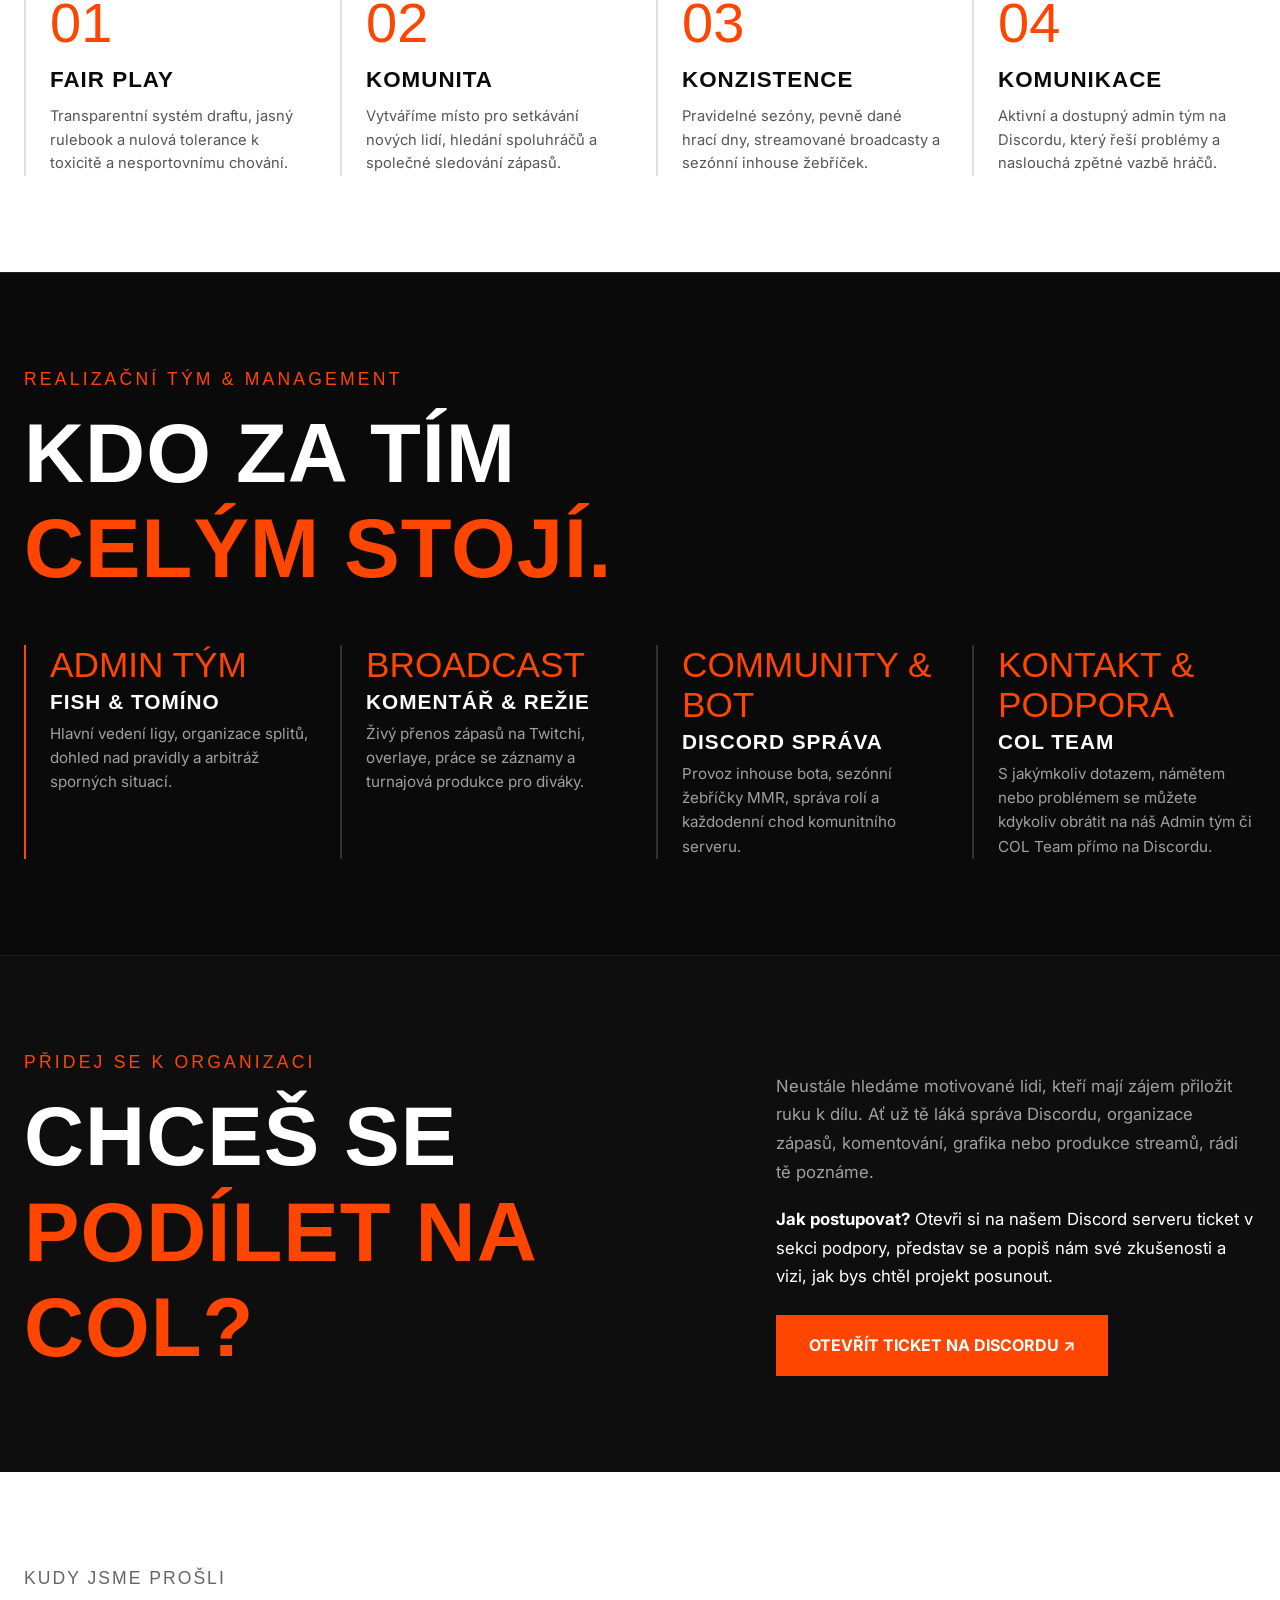
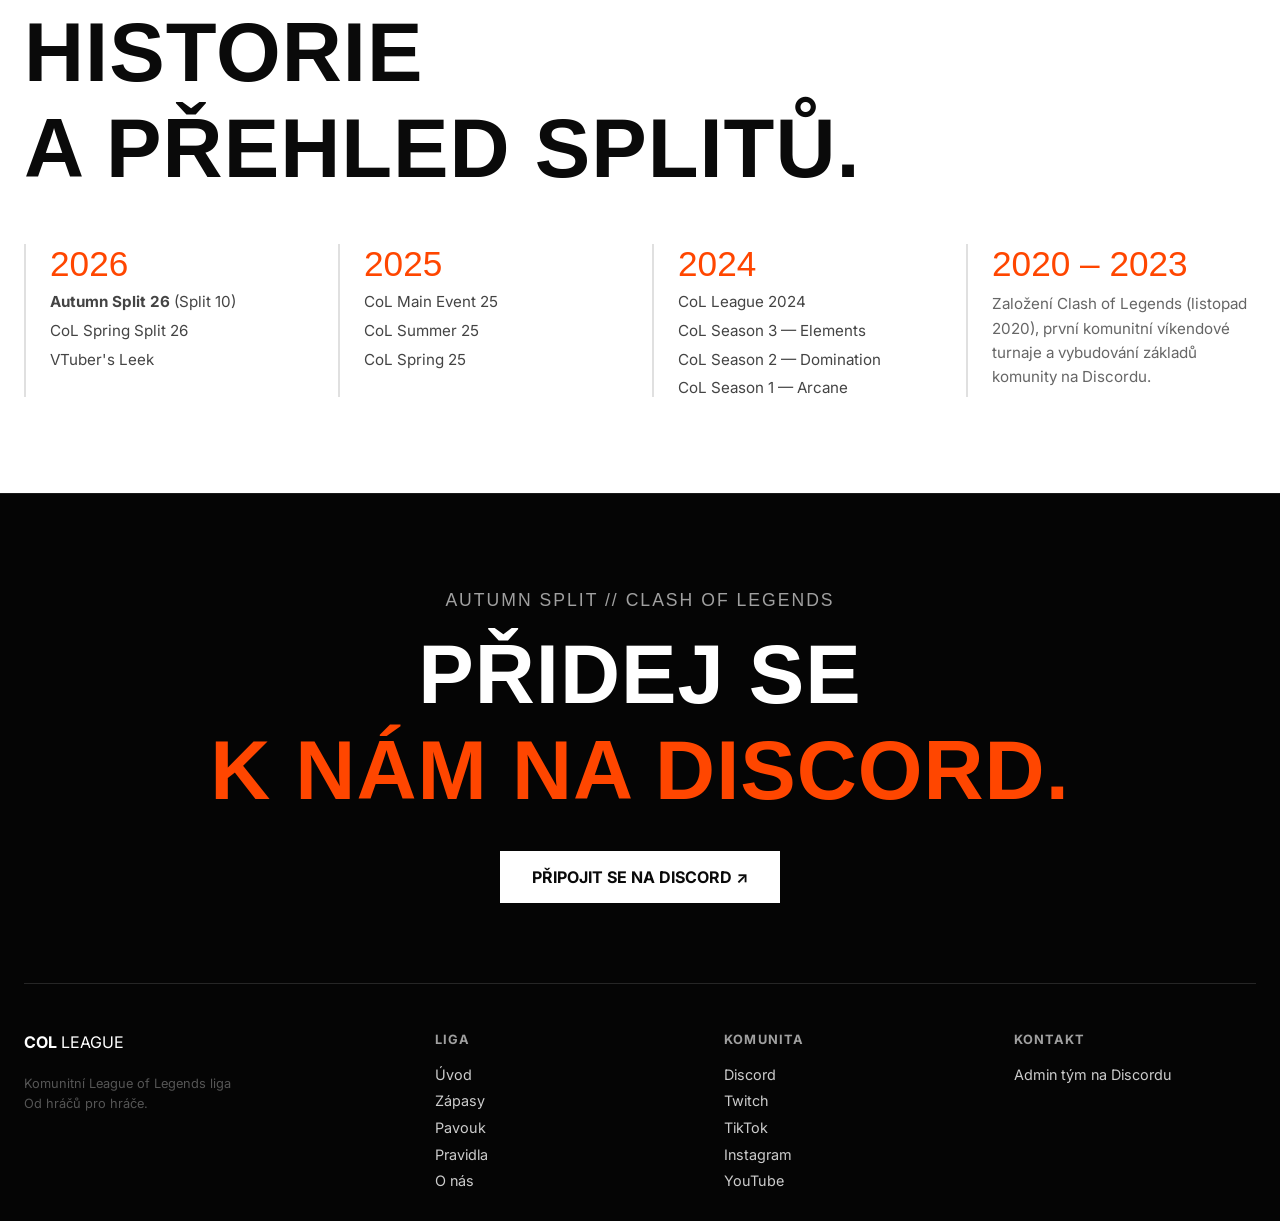
==== commit 417f2c7a: "Update about.html" ====
--- a/about.html
+++ b/about.html
@@ -3,131 +3,243 @@
 <head>
     <meta charset="UTF-8">
     <meta name="viewport" content="width=device-width, initial-scale=1.0">
-    <meta name="description" content="Poznej komunitní League of Legends ligu Clash of Legends, naše hodnoty, turnaje a inhouse zápasy.">
+    <meta name="description" content="Poznej komunitní League of Legends ligu Clash of Legends — náš příběh, hodnoty, realizační tým a historii turnajů od roku 2020.">
     <title>O nás — COL League</title>
     <link rel="preconnect" href="https://fonts.googleapis.com">
     <link rel="preconnect" href="https://fonts.gstatic.com" crossorigin>
-    <link href="https://fonts.googleapis.com/css2?family=Inter:wght@400;600&family=Oswald:wght@700&display=swap" rel="stylesheet">
-    <link rel="stylesheet" href="style.css">
+    <link href="https://fonts.googleapis.com/css2?family=Inter:wght@400;600&family=Teko:wght@700&display=swap" rel="stylesheet">
+    <link rel="stylesheet" href="style.css?v=100">
 </head>
 <body class="page-body">
-    <header class="navbar page-navbar">
-        <a class="logo" href="index.html" aria-label="COL League — úvodní stránka"><strong>COL</strong> LEAGUE</a>
-        <nav class="nav-links" aria-label="Hlavní navigace">
-            <a href="index.html">ÚVOD</a>
-            <a href="zapasy.html">ZÁPASY</a>
-            <a href="pavouk.html">PAVOUK</a>
-            <a href="pravidla.html">PRAVIDLA</a>
-            <a href="about.html" aria-current="page">O NÁS</a>
-        </nav>
-        <div class="nav-actions"><a href="https://www.twitch.tv/col_official" target="_blank" rel="noopener" class="btn-outline">SLEDOVAT ↗</a></div>
+
+    <!-- Navigace -->
+    <header class="navbar">
+        <div class="navbar-inner">
+            <a class="logo" href="index.html" aria-label="COL League — úvodní stránka">
+                <strong>COL</strong> LEAGUE
+            </a>
+            <nav class="nav-links" aria-label="Hlavní navigace">
+                <a href="index.html">ÚVOD</a>
+                <a href="zapasy.html">ZÁPASY</a>
+                <a href="pavouk.html">PAVOUK</a>
+                <a href="pravidla.html">PRAVIDLA</a>
+                <a href="about.html" aria-current="page">O NÁS</a>
+            </nav>
+            <div class="nav-actions">
+                <a href="https://www.twitch.tv/col_official" target="_blank" rel="noopener" class="btn-outline">SLEDOVAT ↗</a>
+            </div>
+        </div>
     </header>
 
-    <main class="page-main">
-        <section class="page-hero">
-            <div class="page-hero__inner">
-                <p class="page-kicker">O PROJEKTU / OD ROKU 2020</p>
-                <h1 class="page-title">LIGA TVOŘENÁ<br><span class="highlight">HRÁČI.</span></h1>
-                <p class="page-lead">Clash of Legends pořádá komunitní turnaje a inhouse zápasy pro české a slovenské hráče League of Legends. Přihlásíš se jako jednotlivec, kapitáni tě draftují do týmu a hra může začít.</p>
-            </div>
-        </section>
-
-        <section class="content-section section-dark">
-            <div class="content-wrap">
-                <div class="split-intro">
-                    <h2 class="section-heading">NAŠE<br><span style="color: var(--col-primary);">POSLÁNÍ.</span></h2>
-                    <div class="editorial-copy">
-                        <p>Budujeme stabilní a férové prostředí, kde si jednotliví hráči zahrají pravidelné komunitní eventy i rychlé inhouse lobby.</p>
-                        <p>Jde nám o zábavu, rozvoj a jasnou organizaci bez toxického prostředí — bez ohledu na tvůj rank.</p>
-                    </div>
-                </div>
-                <div class="about-stat-row" aria-label="Statistiky projektu">
-                    <div class="about-stat"><strong>1 000+</strong><span>členů komunity</span></div>
-                    <div class="about-stat"><strong>10</strong><span>odehraných splitů</span></div>
-                    <div class="about-stat"><strong>2020</strong><span>založeno v listopadu</span></div>
-                </div>
-            </div>
-        </section>
-
-        <section class="content-section content-section--light">
-            <div class="content-wrap">
-                <p class="subtitle-dark">NA ČEM SI ZAKLÁDÁME</p>
-                <h2 class="section-heading">ČTYŘI HODNOTY.<br>JEDNA KOMUNITA.</h2>
-                <div class="value-grid-new">
-                    <article class="value-card-new"><span class="value-number">01</span><div><h3>Fair play</h3><p>Transparentní pravidla, respekt a rovné podmínky pro všechny.</p></div></article>
-                    <article class="value-card-new"><span class="value-number">02</span><div><h3>Komunita</h3><p>Přátelské prostředí, kde si zahraje každý — bez ohledu na rank.</p></div></article>
-                    <article class="value-card-new"><span class="value-number">03</span><div><h3>Konzistence</h3><p>Pravidelné eventy, jasné termíny a sezónní reset žebříčku.</p></div></article>
-                    <article class="value-card-new"><span class="value-number">04</span><div><h3>Komunikace</h3><p>Aktivní admin tým, rychlé odpovědi a srozumitelné informace.</p></div></article>
-                </div>
-            </div>
-        </section>
-
-        <section class="content-section section-dark">
-            <div class="content-wrap">
-                <p class="page-kicker">CO DĚLÁME</p>
-                <h2 class="section-heading">VÍC CEST<br>DO HRY.</h2>
-                <div class="activity-grid">
-                    <article class="activity-card">
-                        <span class="activity-card__tag">HLAVNÍ SPLITY</span>
-                        <h3>Komunitní turnaje</h3>
-                        <ul>
-                            <li>Solo přihlášky a férové rozdělení do týmů skrze draft essence.</li>
-                            <li>Jasný rulebook, rozpisy zápasů a podpora adminů.</li>
-                            <li>Vybrané zápasy a finálový den s živým broadcastem.</li>
-                        </ul>
-                    </article>
-                    <article class="activity-card">
-                        <span class="activity-card__tag">PRŮBĚŽNĚ</span>
-                        <h3>Inhouse & žebříček</h3>
-                        <p>Rychlé komunitní zápasy s párováním podle výkonu a rolí přímo na Discordu. Za výhry sbíráš body do sezónního žebříčku, který se pravidelně resetuje.</p>
-                    </article>
-                </div>
-            </div>
-        </section>
-
-        <section class="content-section content-section--light">
-            <div class="content-wrap">
-                <p class="subtitle-dark">PŘEDCHOZÍ KAPITOLY</p>
-                <h2 class="section-heading">PŘEHLED<br>TURNAJŮ.</h2>
-                <div class="history-grid">
-                    <article class="history-year">
-                        <h3>2025 / 2026</h3>
-                        <ul>
-                            <li>CoL Spring 25</li>
-                            <li>CoL Summer 25</li>
-                            <li>CoL Main Event 25</li>
-                            <li>VTuber's Leek</li>
-                            <li>CoL Spring Split 26</li>
-                        </ul>
-                    </article>
-                    <article class="history-year">
-                        <h3>2024</h3>
-                        <ul>
-                            <li>CoL Season 1 — Arcane</li>
-                            <li>CoL Season 2 — Domination</li>
-                            <li>CoL Season 3 — Elements</li>
-                            <li>CoL League 2024</li>
-                        </ul>
-                    </article>
-                </div>
-            </div>
-        </section>
-
-        <section class="content-section content-section--orange">
-            <div class="content-wrap contact-strip">
-                <div><h2 class="section-heading">PŘIDEJ SE<br>K NÁM.</h2><p>Dotazy k registraci, turnajům nebo pravidlům ti nejrychleji zodpoví náš admin tým na Discordu.</p></div>
-                <a href="https://discord.gg/68KqHuSgA" target="_blank" rel="noopener" class="btn-light large">OTEVŘÍT DISCORD ↗</a>
-            </div>
-        </section>
-    </main>
-
+    <!-- Hero Sekce -->
+    <section class="hero" style="min-height: 70vh;">
+        <div class="hero-inner">
+            <p class="subtitle">O PROJEKTU / OD ROKU 2020</p>
+            <h1 class="main-title">
+                LIGA TVOŘENÁ<br>
+                <span class="highlight">HRÁČI PRO HRÁČE.</span>
+            </h1>
+            <div class="hero-actions">
+                <div class="hero-text">
+                    <p>Clash of Legends je československá komunitní platforma, která dává prostor každému zažít atmosféru skutečného esportového turnaje a inhouse zápasů.</p>
+                </div>
+            </div>
+        </div>
+    </section>
+
+    <!-- Poslání a čísla -->
+    <section class="section-dark">
+        <div class="content-wrap">
+            <div class="about-top">
+                <h2 class="massive-text">
+                    NAŠE<br>
+                    <span class="highlight">POSLÁNÍ.</span>
+                </h2>
+                <div class="about-desc">
+                    <p>Budujeme stabilní, férové a respektující prostředí pro CZ/SK League of Legends komunitu. Hráči se k nám registrují jako jednotlivci a skrze promyšlený essence draft vznikají vyrovnané týmy, kde má každý rank svůj smysl.</p>
+                </div>
+            </div>
+
+            <div class="stats-grid">
+                <div class="stat-item">
+                    <h3>1 000+</h3>
+                    <p>ČLENŮ KOMUNITY</p>
+                </div>
+                <div class="stat-item">
+                    <h3>10</h3>
+                    <p>ODEHRANÝCH SPLITŮ</p>
+                </div>
+                <div class="stat-item">
+                    <h3>2020</h3>
+                    <p>ZALOŽENO V LISTOPADU</p>
+                </div>
+                <div class="stat-item">
+                    <h3>10 000</h3>
+                    <p>RP V PRIZEPOOLU</p>
+                </div>
+            </div>
+        </div>
+    </section>
+
+    <!-- Hodnoty ligy -->
+    <section class="section-light">
+        <div class="content-wrap">
+            <p class="subtitle-dark">NA ČEM SI ZAKLÁDÁME</p>
+            <h2 class="massive-text-dark">ČTYŘI PILÍŘE.<br>JEDNA KOMUNITA.</h2>
+            
+            <div class="steps-grid">
+                <div class="step-card">
+                    <div class="step-number">01</div>
+                    <h4>FAIR PLAY</h4>
+                    <p>Transparentní systém draftu, jasný rulebook a nulová tolerance k toxicitě a nesportovnímu chování.</p>
+                </div>
+                <div class="step-card">
+                    <div class="step-number">02</div>
+                    <h4>KOMUNITA</h4>
+                    <p>Vytváříme místo pro setkávání nových lidí, hledání spoluhráčů a společné sledování zápasů.</p>
+                </div>
+                <div class="step-card">
+                    <div class="step-number">03</div>
+                    <h4>KONZISTENCE</h4>
+                    <p>Pravidelné sezóny, pevně dané hrací dny, streamované broadcasty a sezónní inhouse žebříček.</p>
+                </div>
+                <div class="step-card">
+                    <div class="step-number">04</div>
+                    <h4>KOMUNIKACE</h4>
+                    <p>Aktivní a dostupný admin tým na Discordu, který řeší problémy a naslouchá zpětné vazbě hráčů.</p>
+                </div>
+            </div>
+        </div>
+    </section>
+
+    <!-- Sekce: Realizační tým a vedení -->
+    <section class="section-dark" style="border-top: 1px solid #222;">
+        <div class="content-wrap">
+            <p class="page-kicker">REALIZAČNÍ TÝM &amp; MANAGEMENT</p>
+            <h2 class="massive-text" style="margin-bottom: 3rem;">KDO ZA TÍM<br><span class="highlight">CELÝM STOJÍ.</span></h2>
+            
+            <div class="steps-grid">
+                <div class="step-card" style="border-left: 2px solid var(--col-primary);">
+                    <div style="font-family: var(--font-heading); font-size: 2.2rem; color: var(--col-primary); margin-bottom: 0.3rem;">ADMIN TÝM</div>
+                    <h4 style="color: #fff; font-size: 1.3rem; margin-bottom: 0.5rem;">Fish &amp; Tomíno</h4>
+                    <p style="color: var(--text-muted); font-size: 0.95rem; line-height: 1.6;">Hlavní vedení ligy, organizace splitů, dohled nad pravidly a arbitráž sporných situací.</p>
+                </div>
+                <div class="step-card" style="border-left: 2px solid #333;">
+                    <div style="font-family: var(--font-heading); font-size: 2.2rem; color: var(--col-primary); margin-bottom: 0.3rem;">BROADCAST</div>
+                    <h4 style="color: #fff; font-size: 1.3rem; margin-bottom: 0.5rem;">Komentář &amp; Režie</h4>
+                    <p style="color: var(--text-muted); font-size: 0.95rem; line-height: 1.6;">Živý přenos zápasů na Twitchi, overlaye, práce se záznamy a turnajová produkce pro diváky.</p>
+                </div>
+                <div class="step-card" style="border-left: 2px solid #333;">
+                    <div style="font-family: var(--font-heading); font-size: 2.2rem; color: var(--col-primary); margin-bottom: 0.3rem;">COMMUNITY &amp; BOT</div>
+                    <h4 style="color: #fff; font-size: 1.3rem; margin-bottom: 0.5rem;">Discord Správa</h4>
+                    <p style="color: var(--text-muted); font-size: 0.95rem; line-height: 1.6;">Provoz inhouse bota, sezónní žebříčky MMR, správa rolí a každodenní chod komunitního serveru.</p>
+                </div>
+                <div class="step-card" style="border-left: 2px solid #333;">
+                    <div style="font-family: var(--font-heading); font-size: 2.2rem; color: var(--col-primary); margin-bottom: 0.3rem;">KONTAKT &amp; PODPORA</div>
+                    <h4 style="color: #fff; font-size: 1.3rem; margin-bottom: 0.5rem;">COL Team</h4>
+                    <p style="color: var(--text-muted); font-size: 0.95rem; line-height: 1.6;">S jakýmkoliv dotazem, námětem nebo problémem se můžete kdykoliv obrátit na náš Admin tým či COL Team přímo na Discordu.</p>
+                </div>
+            </div>
+        </div>
+    </section>
+
+    <!-- Sekce: Zapoj se do týmu (Nábor přes ticket) -->
+    <section class="section-dark" style="border-top: 1px solid #1a1a1a; background: #0e0e0e;">
+        <div class="content-wrap">
+            <div class="about-top" style="margin-bottom: 0;">
+                <div>
+                    <p class="page-kicker">PŘIDEJ SE K ORGANIZACI</p>
+                    <h2 class="massive-text">
+                        CHCEŠ SE<br>
+                        <span class="highlight">PODÍLET NA COL?</span>
+                    </h2>
+                </div>
+                <div class="about-desc" style="max-width: 480px;">
+                    <p style="margin-bottom: 1.2rem;">Neustále hledáme motivované lidi, kteří mají zájem přiložit ruku k dílu. Ať už tě láká správa Discordu, organizace zápasů, komentování, grafika nebo produkce streamů, rádi tě poznáme.</p>
+                    <p style="margin-bottom: 1.5rem; color: #fff;"><strong>Jak postupovat?</strong> Otevři si na našem Discord serveru ticket v sekci podpory, představ se a popiš nám své zkušenosti a vizi, jak bys chtěl projekt posunout.</p>
+                    <a href="https://discord.gg/68KqHuSgA" target="_blank" rel="noopener" class="btn-primary large" style="display: inline-block;">OTEVŘÍT TICKET NA DISCORDU ↗</a>
+                </div>
+            </div>
+        </div>
+    </section>
+
+    <!-- Historie turnajů -->
+    <section class="section-light">
+        <div class="content-wrap">
+            <p class="subtitle-dark">KUDY JSME PROŠLI</p>
+            <h2 class="massive-text-dark">HISTORIE<br>A PŘEHLED SPLITŮ.</h2>
+            
+            <div class="activity-grid" style="grid-template-columns: repeat(4, 1fr); gap: 1.5rem;">
+                <div style="border-left: 2px solid #e0e0e0; padding-left: 1.5rem;">
+                    <div style="font-family: var(--font-heading); font-size: 2.2rem; color: var(--col-primary); margin-bottom: 0.5rem;">2026</div>
+                    <ul style="list-style: none; display: flex; flex-direction: column; gap: 0.6rem; color: #444; font-size: 0.95rem;">
+                        <li><strong>Autumn Split 26</strong> (Split 10)</li>
+                        <li>CoL Spring Split 26</li>
+                        <li>VTuber's Leek</li>
+                    </ul>
+                </div>
+                <div style="border-left: 2px solid #e0e0e0; padding-left: 1.5rem;">
+                    <div style="font-family: var(--font-heading); font-size: 2.2rem; color: var(--col-primary); margin-bottom: 0.5rem;">2025</div>
+                    <ul style="list-style: none; display: flex; flex-direction: column; gap: 0.6rem; color: #444; font-size: 0.95rem;">
+                        <li>CoL Main Event 25</li>
+                        <li>CoL Summer 25</li>
+                        <li>CoL Spring 25</li>
+                    </ul>
+                </div>
+                <div style="border-left: 2px solid #e0e0e0; padding-left: 1.5rem;">
+                    <div style="font-family: var(--font-heading); font-size: 2.2rem; color: var(--col-primary); margin-bottom: 0.5rem;">2024</div>
+                    <ul style="list-style: none; display: flex; flex-direction: column; gap: 0.6rem; color: #444; font-size: 0.95rem;">
+                        <li>CoL League 2024</li>
+                        <li>CoL Season 3 — Elements</li>
+                        <li>CoL Season 2 — Domination</li>
+                        <li>CoL Season 1 — Arcane</li>
+                    </ul>
+                </div>
+                <div style="border-left: 2px solid #e0e0e0; padding-left: 1.5rem;">
+                    <div style="font-family: var(--font-heading); font-size: 2.2rem; color: var(--col-primary); margin-bottom: 0.5rem;">2020 – 2023</div>
+                    <p style="color: #666; font-size: 0.95rem; line-height: 1.6;">
+                        Založení Clash of Legends (listopad 2020), první komunitní víkendové turnaje a vybudování základů komunity na Discordu.
+                    </p>
+                </div>
+            </div>
+        </div>
+    </section>
+
+    <!-- Footer -->
     <footer class="footer-section">
-        <div class="footer-links">
-            <div class="col-logo"><strong>COL</strong> LEAGUE<br><br><span style="font-size: .8rem; color: #777;">Komunitní League of Legends liga<br>Od hráčů pro hráče.</span></div>
-            <div class="links-group"><strong>LIGA</strong><a href="index.html">Úvod</a><a href="zapasy.html">Zápasy</a><a href="pavouk.html">Pavouk</a><a href="pravidla.html">Pravidla</a><a href="about.html">O nás</a></div>
-            <div class="links-group"><strong>KOMUNITA</strong><a href="https://discord.gg/68KqHuSgA" target="_blank" rel="noopener">Discord</a><a href="https://www.twitch.tv/col_official" target="_blank" rel="noopener">Twitch</a><a href="https://www.tiktok.com/@col.official" target="_blank" rel="noopener">TikTok</a><a href="https://www.instagram.com/col_league_official" target="_blank" rel="noopener">Instagram</a><a href="https://www.youtube.com/@ClashofLegendsOfficial" target="_blank" rel="noopener">YouTube</a></div>
-            <div class="links-group"><strong>KONTAKT</strong><a href="https://discord.gg/68KqHuSgA" target="_blank" rel="noopener">Admin tým na Discordu</a></div>
+        <div class="content-wrap">
+            <p class="subtitle" style="color: var(--text-muted); margin-bottom: 1rem;">AUTUMN SPLIT // CLASH OF LEGENDS</p>
+            <h2 class="massive-text">
+                PŘIDEJ SE<br>
+                <span class="highlight">K NÁM NA DISCORD.</span>
+            </h2>
+            <a href="https://discord.gg/68KqHuSgA" target="_blank" rel="noopener" class="btn-light large mt-2" style="margin-bottom: 5rem; display: inline-block;">PŘIPOJIT SE NA DISCORD ↗</a>
+            
+            <div class="footer-links">
+                <div class="col-logo"><strong>COL</strong> LEAGUE<br><br><span style="font-size: 0.8rem; color: #555;">Komunitní League of Legends liga<br>Od hráčů pro hráče.</span></div>
+                <div class="links-group">
+                    <strong>LIGA</strong>
+                    <a href="index.html">Úvod</a>
+                    <a href="zapasy.html">Zápasy</a>
+                    <a href="pavouk.html">Pavouk</a>
+                    <a href="pravidla.html">Pravidla</a>
+                    <a href="about.html">O nás</a>
+                </div>
+                <div class="links-group">
+                    <strong>KOMUNITA</strong>
+                    <a href="https://discord.gg/68KqHuSgA" target="_blank" rel="noopener">Discord</a>
+                    <a href="https://www.twitch.tv/col_official" target="_blank" rel="noopener">Twitch</a>
+                    <a href="https://www.tiktok.com/@col.official" target="_blank" rel="noopener">TikTok</a>
+                    <a href="https://www.instagram.com/col_league_official" target="_blank" rel="noopener">Instagram</a>
+                    <a href="https://www.youtube.com/@ClashofLegendsOfficial" target="_blank" rel="noopener">YouTube</a>
+                </div>
+                <div class="links-group">
+                    <strong>KONTAKT</strong>
+                    <a href="https://discord.gg/68KqHuSgA" target="_blank" rel="noopener">Admin tým na Discordu</a>
+                </div>
+            </div>
         </div>
     </footer>
+
 </body>
 </html>
--- a/style.css
+++ b/style.css
@@ -1,10 +1,10 @@
-/* --- ZÁKLADNÉ PREMENNÉ A RESET --- */
+/* --- ZÁKLADNÍ PROMĚNNÉ A RESET --- */
 :root {
     --bg-dark: #0a0a0a;
-    --col-primary: #ff4600; /* Výrazná oranžová z návrhu */
+    --col-primary: #ff4600;
     --text-light: #ffffff;
     --text-muted: #a0a0a0;
-    --font-heading: 'Oswald', sans-serif;
+    --font-heading: 'Bebas Neue', sans-serif;
     --font-body: 'Inter', sans-serif;
 }
 
@@ -35,21 +35,36 @@
     color: inherit;
 }
 
-/* --- NAVIGÁCIA --- */
+/* --- KONTEJNER --- */
+.content-wrap {
+    width: 100%;
+    max-width: 1280px;
+    margin-inline: auto;
+    padding-inline: 1.5rem;
+}
+
+/* --- NAVIGACE --- */
 .navbar {
-    display: flex;
-    justify-content: space-between;
-    align-items: center;
-    padding: 1.5rem 4rem;
-    background: transparent;
     position: absolute;
+    top: 0;
+    left: 0;
     width: 100%;
     z-index: 100;
+    padding: 1.5rem 0;
     font-size: 0.85rem;
     font-weight: 600;
     letter-spacing: 1px;
 }
 
+.navbar-inner {
+    max-width: 1280px;
+    margin: 0 auto;
+    padding: 0 1.5rem;
+    display: flex;
+    justify-content: space-between;
+    align-items: center;
+}
+
 .logo {
     font-size: 1.2rem;
 }
@@ -60,10 +75,7 @@
     text-transform: uppercase;
 }
 
-.nav-links a:hover {
-    color: var(--col-primary);
-}
-
+.nav-links a:hover,
 .nav-links a[aria-current="page"] {
     color: var(--col-primary);
 }
@@ -74,7 +86,7 @@
     align-items: center;
 }
 
-/* --- TLAČIDLÁ --- */
+/* --- TLAČÍTKA --- */
 .btn-outline {
     border: 1px solid var(--text-light);
     padding: 0.5rem 1rem;
@@ -106,6 +118,12 @@
     border: 1px solid var(--text-light);
     padding: 0.5rem 1rem;
     text-transform: uppercase;
+    transition: 0.2s;
+}
+
+.btn-secondary:hover {
+    background-color: var(--text-light);
+    color: var(--bg-dark);
 }
 
 .btn-primary.large, .btn-secondary.large {
@@ -120,36 +138,48 @@
     text-transform: uppercase;
     font-weight: bold;
     margin-top: 2rem;
-}
-
-/* --- HERO SEKCIA --- */
+    transition: 0.2s;
+}
+
+.btn-light:hover {
+    background-color: var(--col-primary);
+    color: white;
+}
+
+/* --- HERO SEKCE --- */
 .hero {
-    height: 100vh;
-    display: flex;
-    align-items: center;
-    padding: 0 4rem;
-    background: linear-gradient(rgba(10,10,10,0.4), rgba(10,10,10,0.9)), #111;
-}
-
-.hero-content {
-    max-width: 1200px;
-    margin-top: 5rem;
+    min-height: 90vh;
+    display: flex;
+    align-items: center;
+    padding: 8rem 1.5rem 4rem;
+    background:
+        radial-gradient(circle at 80% 30%, rgba(255, 70, 0, 0.18), transparent 45%),
+        linear-gradient(rgba(10,10,10,0.5), rgba(10,10,10,0.95)),
+        #0a0a0a;
+}
+
+.hero-inner {
+    width: 100%;
+    max-width: 1280px;
+    margin: 0 auto;
 }
 
 .subtitle {
     font-family: var(--font-heading);
     letter-spacing: 2px;
-    font-size: 1rem;
-    margin-bottom: 1rem;
-    text-transform: uppercase;
+    font-size: 1.1rem;
+    margin-bottom: 1.2rem;
+    text-transform: uppercase;
+    color: var(--col-primary);
 }
 
 .main-title {
     font-family: var(--font-heading);
-    font-size: 8rem;
-    line-height: 0.9;
-    text-transform: uppercase;
-    margin-bottom: 3rem;
+    font-size: clamp(4.5rem, 9vw, 8.5rem);
+    line-height: 0.95;
+    text-transform: uppercase;
+    margin-bottom: 2.5rem;
+    letter-spacing: 1px;
 }
 
 .main-title .highlight {
@@ -159,12 +189,15 @@
 .hero-actions {
     display: flex;
     align-items: center;
-    gap: 4rem;
+    gap: 3.5rem;
+    flex-wrap: wrap;
 }
 
 .hero-text {
     font-size: 1.1rem;
     color: var(--text-muted);
+    max-width: 450px;
+    line-height: 1.6;
 }
 
 .hero-buttons {
@@ -175,76 +208,68 @@
 /* --- ORANŽOVÝ BANNER --- */
 .info-banner {
     background-color: var(--col-primary);
+    color: white;
+    padding: 1.5rem 0;
+}
+
+.info-banner-inner {
+    max-width: 1280px;
+    margin: 0 auto;
+    padding: 0 1.5rem;
     display: flex;
     justify-content: space-between;
     align-items: center;
-    padding: 2rem 4rem;
-    color: white;
     flex-wrap: wrap;
+    gap: 1.5rem;
 }
 
 .banner-item {
     display: flex;
     align-items: center;
-    gap: 1rem;
+    gap: 0.8rem;
     text-transform: uppercase;
 }
 
 .banner-item p {
-    font-size: 0.8rem;
+    font-size: 0.78rem;
     opacity: 0.9;
+}
+
+.banner-item.arrow {
+    font-size: 1.4rem;
+    opacity: 0.7;
 }
 
 .badge {
     border: 2px solid white;
     padding: 0.2rem 0.5rem;
     font-weight: bold;
-}
-
-.form-mockup label {
-    font-size: 0.7rem;
-    display: block;
-    margin-bottom: 0.3rem;
-}
-
-.input-group {
-    display: flex;
-    background: white;
-}
-
-.input-group input {
-    border: none;
-    padding: 0.8rem;
-    font-weight: bold;
-    outline: none;
-}
-
-.input-group button {
-    background: transparent;
-    border: none;
-    padding: 0 1rem;
-    cursor: pointer;
-    font-weight: bold;
-}
-
-/* --- SPOLOČNÉ TRIEDY PRE SEKCIE --- */
+    margin-left: 0.4rem;
+}
+
+/* --- SPOLEČNÉ TŘÍDY SEKCE --- */
 .section-dark {
     background-color: var(--bg-dark);
     color: var(--text-light);
-    padding: 6rem 4rem;
+    padding: 6rem 0;
 }
 
 .section-light {
     background-color: #ffffff;
     color: var(--bg-dark);
-    padding: 6rem 4rem;
+    padding: 6rem 0;
 }
 
 .massive-text {
     font-family: var(--font-heading);
-    font-size: 6rem;
-    line-height: 0.9;
-    text-transform: uppercase;
+    font-size: clamp(3.8rem, 6.5vw, 6.2rem);
+    line-height: 1.15;
+    letter-spacing: 1px;
+    text-transform: uppercase;
+}
+
+.massive-text .muted-text {
+    color: #555555;
 }
 
 .massive-text .highlight {
@@ -253,8 +278,9 @@
 
 .massive-text-dark {
     font-family: var(--font-heading);
-    font-size: 5.5rem;
-    line-height: 0.9;
+    font-size: clamp(3.8rem, 6.5vw, 6.2rem);
+    line-height: 1.15;
+    letter-spacing: 1px;
     text-transform: uppercase;
     color: var(--bg-dark);
     margin-bottom: 3rem;
@@ -263,123 +289,150 @@
 .subtitle-dark {
     font-family: var(--font-heading);
     letter-spacing: 2px;
-    font-size: 0.9rem;
+    font-size: 1.1rem;
     margin-bottom: 1rem;
     text-transform: uppercase;
-    color: #555;
+    color: #666;
 }
 
 .link-arrow {
     display: inline-block;
-    border-bottom: 1px solid var(--text-light);
+    border-bottom: 2px solid var(--col-primary);
     padding-bottom: 0.2rem;
     text-transform: uppercase;
     font-weight: bold;
-    margin-top: 1rem;
-}
-
-/* --- ABOUT SEKCIA (KOMUNITA. SOUTĚŽ. RESPEKT.) --- */
+    margin-top: 1.2rem;
+    color: #fff;
+    transition: 0.2s;
+}
+
+.link-arrow:hover {
+    color: var(--col-primary);
+}
+
+/* --- ABOUT SEKCE --- */
 .about-top {
     display: flex;
     justify-content: space-between;
     align-items: flex-end;
-    margin-bottom: 6rem;
+    gap: 4rem;
+    margin-bottom: 5rem;
 }
 
 .about-desc {
-    max-width: 300px;
+    max-width: 420px;
     color: var(--text-muted);
+    font-size: 1.05rem;
+    line-height: 1.7;
 }
 
 .stats-grid {
     display: grid;
     grid-template-columns: repeat(4, 1fr);
     gap: 2rem;
-    border-top: 1px solid #333;
-    padding-top: 2rem;
+    border-top: 1px solid #262626;
+    padding-top: 2.5rem;
 }
 
 .stat-item h3 {
     font-family: var(--font-heading);
-    font-size: 3.5rem;
-    margin-bottom: 0.5rem;
+    font-size: clamp(3rem, 4.5vw, 4.2rem);
+    letter-spacing: 1px;
+    margin-bottom: 0.4rem;
 }
 
 .stat-item p {
-    font-size: 0.8rem;
+    font-size: 0.85rem;
     text-transform: uppercase;
     color: var(--text-muted);
     letter-spacing: 1px;
 }
 
-/* --- KROKY (OD SOUPISKY K FINÁLE) --- */
+/* --- KROKY (FORMÁT LIGY) --- */
 .steps-grid {
     display: grid;
     grid-template-columns: repeat(4, 1fr);
-    gap: 1rem;
+    gap: 2rem;
 }
 
 .step-card {
-    border-left: 2px solid #eee;
+    border-left: 2px solid #e0e0e0;
     padding-left: 1.5rem;
 }
 
 .step-number {
     font-family: var(--font-heading);
-    font-size: 3rem;
-    color: var(--col-primary);
-    opacity: 0.5;
+    font-size: 3.5rem;
+    color: var(--col-primary);
+    line-height: 1;
     margin-bottom: 1rem;
 }
 
 .step-card h4 {
-    font-size: 1.2rem;
-    text-transform: uppercase;
-    margin-bottom: 1rem;
+    font-family: var(--font-heading);
+    font-size: 1.4rem;
+    letter-spacing: 1px;
+    text-transform: uppercase;
+    margin-bottom: 0.75rem;
 }
 
 .step-card p {
     color: #555;
-    font-size: 0.9rem;
-    line-height: 1.5;
-}
-
-/* --- OBRÁZKOVÉ KARTY --- */
-.features-grid {
+    font-size: 0.92rem;
+    line-height: 1.6;
+}
+
+/* --- KARTY CO VŠECHNO HRAJEME --- */
+.page-kicker {
+    color: var(--col-primary);
+    font-family: var(--font-heading);
+    letter-spacing: 0.18em;
+    font-size: 1.1rem;
+    text-transform: uppercase;
+    margin-bottom: 1rem;
+}
+
+.activity-grid {
     display: grid;
-    grid-template-columns: repeat(3, 1fr);
-    gap: 1rem;
-}
-
-.feature-card {
-    height: 400px;
-    background-color: #222; 
-    padding: 2rem;
+    grid-template-columns: repeat(2, 1fr);
+    gap: 1.5rem;
+}
+
+.activity-card {
+    min-height: 280px;
+    padding: 2.5rem;
+    border: 1px solid #262626;
+    background: #111;
     display: flex;
     flex-direction: column;
-    justify-content: flex-end;
-    color: white;
-    background: linear-gradient(to top, rgba(0,0,0,0.9), rgba(0,0,0,0.1));
-}
-
-.card-meta {
-    font-size: 0.7rem;
-    text-transform: uppercase;
-    letter-spacing: 1px;
-    margin-bottom: 0.5rem;
-}
-
-.feature-card h3 {
-    font-family: var(--font-heading);
-    font-size: 2.2rem;
-    line-height: 1.1;
-    text-transform: uppercase;
-}
-
-/* --- FAQ SEKCIA --- */
-.faq-section {
+    justify-content: space-between;
+}
+
+.activity-card__tag {
+    color: var(--col-primary);
+    font-family: var(--font-heading);
+    letter-spacing: 0.12em;
+    font-size: 1rem;
+    text-transform: uppercase;
+}
+
+.activity-card h3 {
+    margin: 1.5rem 0 0.8rem;
+    font-family: var(--font-heading);
+    font-size: 2.4rem;
+    letter-spacing: 1px;
+    text-transform: uppercase;
+}
+
+.activity-card p {
+    color: var(--text-muted);
+    line-height: 1.65;
+}
+
+/* --- FAQ SEKCE --- */
+.faq-grid {
     display: grid;
-    grid-template-columns: 1fr 1fr;
+    grid-template-columns: 1fr 1.2fr;
     gap: 4rem;
 }
 
@@ -389,1561 +442,144 @@
 }
 
 .faq-item {
-    border-bottom: 1px solid #333;
-    padding: 1.5rem 0;
+    border-bottom: 1px solid #262626;
+    padding: 1.4rem 0;
 }
 
 .faq-item summary {
-    font-size: 1.2rem;
-    font-weight: bold;
+    font-family: var(--font-heading);
+    font-size: 1.4rem;
     cursor: pointer;
     list-style: none;
     display: flex;
     justify-content: space-between;
+    align-items: center;
+    text-transform: uppercase;
+    letter-spacing: 1px;
 }
 
 .faq-item summary::-webkit-details-marker {
     display: none;
+}
+
+.faq-item summary .toggle {
+    color: var(--col-primary);
+    font-size: 1.4rem;
+    transition: transform 0.2s ease;
+}
+
+.faq-item[open] summary .toggle {
+    transform: rotate(45deg);
 }
 
 .faq-content {
     padding-top: 1rem;
     color: var(--text-muted);
-    line-height: 1.6;
+    line-height: 1.65;
+    font-size: 0.95rem;
 }
 
 /* --- FOOTER --- */
 .footer-section {
-    background-color: #050505; 
-    padding: 6rem 4rem 2rem 4rem;
+    background-color: #050505;
+    padding: 6rem 0 2rem;
     color: white;
     text-align: center;
-    border-top: 1px solid #111;
+    border-top: 1px solid #1a1a1a;
 }
 
 .footer-links {
-    display: flex;
-    justify-content: space-between;
+    display: grid;
+    grid-template-columns: 1.5fr repeat(3, 1fr);
+    gap: 3rem;
     text-align: left;
-    border-top: 1px solid #333;
-    padding-top: 2rem;
+    border-top: 1px solid #262626;
+    padding-top: 3rem;
 }
 
 .links-group {
     display: flex;
     flex-direction: column;
-    gap: 0.5rem;
+    gap: 0.6rem;
 }
 
 .links-group strong {
-    margin-bottom: 0.5rem;
+    margin-bottom: 0.6rem;
     color: var(--text-muted);
     font-size: 0.8rem;
+    letter-spacing: 0.08em;
     text-transform: uppercase;
 }
 
 .links-group a {
-    color: white;
+    color: #ccc;
     font-size: 0.9rem;
-}
+    transition: 0.2s;
+}
+
 .links-group a:hover {
     color: var(--col-primary);
 }
 
-/* --- VNITŘNÍ STRÁNKY --- */
-.page-body {
-    background: #0a0a0a;
-}
-
-.page-navbar {
-    position: relative;
-    background: #0a0a0a;
-    border-bottom: 1px solid #242424;
-}
-
-.page-main {
-    min-height: 70vh;
-}
-
-.page-hero {
-    min-height: 560px;
-    display: flex;
-    align-items: flex-end;
-    padding: 7rem 4rem 5rem;
-    background:
-        radial-gradient(circle at 82% 28%, rgba(255, 70, 0, 0.23), transparent 28%),
-        linear-gradient(130deg, #111 0%, #080808 70%);
-    border-bottom: 1px solid #262626;
-}
-
-.page-hero--compact {
-    min-height: 410px;
-}
-
-.page-hero__inner {
-    width: 100%;
-    max-width: 1280px;
-    margin: 0 auto;
-}
-
-.page-kicker {
-    color: var(--col-primary);
-    font-family: var(--font-heading);
-    letter-spacing: 0.18em;
-    text-transform: uppercase;
-    margin-bottom: 1.2rem;
-}
-
-.page-title {
-    max-width: 1050px;
-    font-family: var(--font-heading);
-    font-size: clamp(4rem, 9vw, 8rem);
-    line-height: 0.88;
-    text-transform: uppercase;
-}
-
-.page-title .highlight {
-    color: var(--col-primary);
-}
-
-.page-lead {
-    max-width: 760px;
-    margin-top: 2rem;
-    color: #b8b8b8;
-    font-size: 1.15rem;
-    line-height: 1.7;
-}
-
-.content-wrap {
-    width: min(100% - 8rem, 1280px);
-    margin-inline: auto;
-}
-
-.content-section {
-    padding-block: 6rem;
-}
-
-.content-section--light {
-    background: #fff;
-    color: #0a0a0a;
-}
-
-.content-section--orange {
-    background: var(--col-primary);
-    color: #fff;
-}
-
-.section-heading {
-    font-family: var(--font-heading);
-    font-size: clamp(3rem, 6vw, 5.5rem);
-    line-height: 0.92;
-    text-transform: uppercase;
-}
-
-.section-intro {
-    max-width: 700px;
-    margin-top: 1.5rem;
-    color: #777;
-    line-height: 1.75;
-}
-
-.section-dark .section-intro {
-    color: var(--text-muted);
-}
-
-.split-intro {
-    display: grid;
-    grid-template-columns: 1.35fr 0.65fr;
-    gap: 5rem;
-    align-items: end;
-}
-
-.editorial-copy {
-    color: #b8b8b8;
-    font-size: 1.1rem;
-    line-height: 1.8;
-}
-
-.editorial-copy p + p {
-    margin-top: 1.2rem;
-}
-
-.about-stat-row {
-    display: grid;
-    grid-template-columns: repeat(3, 1fr);
-    margin-top: 4rem;
-    border-top: 1px solid #333;
-}
-
-.about-stat {
-    padding: 2rem 2rem 0 0;
-    border-right: 1px solid #333;
-}
-
-.about-stat:not(:first-child) {
-    padding-left: 2rem;
-}
-
-.about-stat:last-child {
-    border-right: 0;
-}
-
-.about-stat strong {
-    display: block;
-    font-family: var(--font-heading);
-    font-size: 4rem;
-    line-height: 1;
-}
-
-.about-stat span {
-    display: block;
-    margin-top: 0.65rem;
-    color: var(--text-muted);
-    font-size: 0.78rem;
-    letter-spacing: 0.1em;
-    text-transform: uppercase;
-}
-
-.value-grid-new {
-    display: grid;
-    grid-template-columns: repeat(4, 1fr);
-    gap: 1px;
-    margin-top: 4rem;
-    background: #ddd;
-    border: 1px solid #ddd;
-}
-
-.value-card-new {
-    min-height: 300px;
-    padding: 2rem;
-    background: #fff;
-    display: flex;
-    flex-direction: column;
-    justify-content: space-between;
-}
-
-.value-number {
-    color: var(--col-primary);
-    font-family: var(--font-heading);
-    font-size: 1.1rem;
-}
-
-.value-card-new h3 {
-    margin-bottom: 1rem;
-    font-family: var(--font-heading);
-    font-size: 2rem;
-    text-transform: uppercase;
-}
-
-.value-card-new p {
-    color: #666;
-    line-height: 1.6;
-}
-
-.activity-grid {
-    display: grid;
-    grid-template-columns: repeat(2, 1fr);
-    gap: 1rem;
-    margin-top: 4rem;
-}
-
-.activity-card {
-    min-height: 340px;
-    padding: 2.5rem;
-    border: 1px solid #333;
-    background: #101010;
-}
-
-.activity-card__tag {
-    display: inline-block;
-    margin-bottom: 5rem;
-    color: var(--col-primary);
-    font-family: var(--font-heading);
-    letter-spacing: 0.12em;
-    text-transform: uppercase;
-}
-
-.activity-card h3 {
-    margin-bottom: 1rem;
-    font-family: var(--font-heading);
-    font-size: 2.6rem;
-    text-transform: uppercase;
-}
-
-.activity-card p,
-.activity-card li {
-    color: var(--text-muted);
-    line-height: 1.65;
-}
-
-.activity-card ul {
-    padding-left: 1.1rem;
-}
-
-.activity-card li + li {
-    margin-top: 0.55rem;
-}
-
-.history-grid {
-    display: grid;
-    grid-template-columns: repeat(2, 1fr);
-    gap: 1rem;
-    margin-top: 3rem;
-}
-
-.history-year {
-    padding: 2rem;
-    border: 1px solid #ddd;
-}
-
-.history-year h3 {
-    color: var(--col-primary);
-    font-family: var(--font-heading);
-    font-size: 3.5rem;
-}
-
-.history-year ul {
-    margin-top: 1rem;
-    padding-left: 1.2rem;
-    color: #555;
-    line-height: 1.9;
-}
-
-.contact-strip {
-    display: flex;
-    justify-content: space-between;
-    gap: 3rem;
-    align-items: center;
-}
-
-.contact-strip p {
-    max-width: 580px;
-    margin-top: 1rem;
-    line-height: 1.7;
-}
-
-/* Pravidla */
-.draft-notice {
-    display: flex;
-    align-items: center;
-    gap: 1rem;
-    padding: 1.25rem 1.5rem;
-    border: 1px solid rgba(255, 255, 255, 0.28);
-    background: rgba(255, 255, 255, 0.08);
-    margin-top: 2.5rem;
-    max-width: 720px;
-}
-
-.draft-notice__badge {
-    flex: 0 0 auto;
-    background: #fff;
-    color: #0a0a0a;
-    padding: 0.4rem 0.65rem;
-    font-size: 0.72rem;
-    font-weight: 700;
-    letter-spacing: 0.08em;
-}
-
-.rules-layout {
-    display: grid;
-    grid-template-columns: 270px 1fr;
-    gap: 5rem;
-    align-items: start;
-}
-
-.rules-nav {
-    position: sticky;
-    top: 2rem;
-    border-top: 1px solid #333;
-}
-
-.rules-nav a {
-    display: flex;
-    justify-content: space-between;
-    padding: 1rem 0;
-    border-bottom: 1px solid #333;
-    color: #aaa;
-    font-size: 0.85rem;
-    text-transform: uppercase;
-}
-
-.rules-nav a:hover {
-    color: var(--col-primary);
-}
-
-.rules-chapters {
-    display: grid;
-    gap: 1rem;
-}
-
-.rule-chapter {
-    padding: 2.25rem;
-    border: 1px solid #303030;
-    background: #101010;
-}
-
-.rule-chapter__head {
-    display: grid;
-    grid-template-columns: 80px 1fr;
-    gap: 1.5rem;
-    align-items: start;
-}
-
-.rule-chapter__number {
-    color: var(--col-primary);
-    font-family: var(--font-heading);
-    font-size: 2.2rem;
-}
-
-.rule-chapter h2 {
-    font-family: var(--font-heading);
-    font-size: 2rem;
-    text-transform: uppercase;
-}
-
-.rule-chapter p {
-    margin-top: 0.8rem;
-    color: #8d8d8d;
-    line-height: 1.7;
-}
-
-/* Zápasy */
-.match-filter-bar {
-    display: flex;
-    justify-content: space-between;
-    align-items: center;
-    gap: 1rem;
-    margin-bottom: 2rem;
-    padding-bottom: 1.5rem;
-    border-bottom: 1px solid #333;
-}
-
-.match-filter-actions {
-    display: flex;
-    align-items: center;
-    justify-content: flex-end;
-    gap: 1.25rem;
-}
-
-.match-filter-actions .btn-outline {
-    flex: 0 0 auto;
-}
-
-.match-tabs {
-    display: flex;
-    flex-wrap: wrap;
-    gap: 0.6rem;
-}
-
-.match-tab {
-    padding: 0.7rem 1rem;
-    border: 1px solid #333;
-    color: #aaa;
-    font-size: 0.78rem;
-    font-weight: 600;
-    text-transform: uppercase;
-}
-
-.match-tab--active,
-.match-tab:hover {
-    border-color: var(--col-primary);
-    background: var(--col-primary);
-    color: #fff;
-}
-
-.matches-group + .matches-group {
-    margin-top: 5rem;
-}
-
-.matches-group__title {
-    margin-bottom: 1.4rem;
-    font-family: var(--font-heading);
-    font-size: 2.4rem;
-    text-transform: uppercase;
-}
-
-.matches-list-new {
-    display: grid;
-    gap: 1rem;
-}
-
-.match-card-new {
-    position: relative;
-    display: grid;
-    grid-template-columns: minmax(180px, 1fr) minmax(300px, 1.35fr) minmax(180px, 1fr);
-    gap: 2rem;
-    align-items: center;
-    min-height: 190px;
-    padding: 2rem;
-    border: 1px solid #303030;
-    background: linear-gradient(120deg, #101010, #0c0c0c);
-    overflow: hidden;
-}
-
-.match-card-new::after {
-    content: "";
-    position: absolute;
-    inset: 0 auto 0 0;
-    width: 4px;
-    background: var(--col-primary);
-}
-
-.match-card-new--finished::after {
-    background: #5c5c5c;
-}
-
-.match-team {
-    display: flex;
-    align-items: center;
-    gap: 1rem;
-    min-width: 0;
-}
-
-.match-team--right {
-    flex-direction: row-reverse;
-    text-align: right;
-}
-
-.team-mark {
-    flex: 0 0 64px;
-    width: 64px;
-    height: 64px;
-    display: grid;
-    place-items: center;
-    border: 1px solid #3c3c3c;
-    background: #181818;
-    color: var(--col-primary);
-    font-family: var(--font-heading);
-    font-size: 1.55rem;
-}
-
-.team-mark img {
-    width: 100%;
-    height: 100%;
-    object-fit: contain;
-}
-
-.team-logo-fallback,
-.logo-fallback {
-    display: grid;
-    place-items: center;
-    color: var(--col-primary);
-    font-family: var(--font-heading);
-    font-weight: 700;
-    letter-spacing: 0.04em;
-}
-
-.team-mark .team-logo-fallback {
-    width: 100%;
-    height: 100%;
-    font-size: 1.2rem;
-}
-
-.match-team__name {
-    font-family: var(--font-heading);
-    font-size: 1.4rem;
-    line-height: 1.05;
-    text-transform: uppercase;
-}
-
-.match-team__record {
-    margin-top: 0.35rem;
-    color: #727272;
-    font-size: 0.72rem;
-    text-transform: uppercase;
-}
-
-.match-center {
-    text-align: center;
-}
-
-.match-meta {
-    color: #787878;
-    font-size: 0.72rem;
-    letter-spacing: 0.09em;
-    text-transform: uppercase;
-}
-
-.match-score {
-    margin: 0.55rem 0;
-    font-family: var(--font-heading);
-    font-size: 3rem;
-    letter-spacing: 0.08em;
-}
-
-.match-time {
-    margin: 0.55rem 0;
-    font-family: var(--font-heading);
-    font-size: 2.25rem;
-}
-
-.match-badges {
-    display: flex;
-    justify-content: center;
-    flex-wrap: wrap;
-    gap: 0.4rem;
-}
-
-.match-badge {
-    padding: 0.35rem 0.55rem;
-    border: 1px solid #393939;
-    color: #aaa;
-    font-size: 0.65rem;
-    text-transform: uppercase;
-}
-
-.match-badge--live {
-    border-color: var(--col-primary);
-    color: var(--col-primary);
-}
-
-.matches-note {
-    max-width: 620px;
-    color: #777;
-    line-height: 1.65;
-}
-
-/* Generátor zápasů */
-.generator-shell {
-    display: grid;
-    grid-template-columns: minmax(320px, 0.8fr) minmax(500px, 1.2fr);
-    gap: 2rem;
-    align-items: start;
-}
-
-.generator-panel {
-    padding: 2rem;
-    border: 1px solid #303030;
-    background: #101010;
-}
-
-.generator-panel--sticky {
-    position: sticky;
-    top: 2rem;
-}
-
-.generator-panel__head {
-    margin-bottom: 2rem;
-    padding-bottom: 1.25rem;
-    border-bottom: 1px solid #303030;
-}
-
-.generator-panel__head h2 {
-    font-family: var(--font-heading);
-    font-size: 2.2rem;
-    text-transform: uppercase;
-}
-
-.generator-panel__head p {
-    margin-top: 0.55rem;
-    color: #888;
-    line-height: 1.55;
-}
-
-.generator-form {
-    display: grid;
-    gap: 2rem;
-}
-
-.generator-fieldset {
-    display: grid;
-    gap: 1rem;
-    padding: 0;
-    border: 0;
-}
-
-.generator-fieldset legend {
-    width: 100%;
-    margin-bottom: 1rem;
-    padding-bottom: 0.65rem;
-    border-bottom: 1px solid #292929;
-    color: var(--col-primary);
-    font-family: var(--font-heading);
-    font-size: 1rem;
-    letter-spacing: 0.1em;
-    text-transform: uppercase;
-}
-
-.generator-field,
-.generator-field-row {
-    display: grid;
-    gap: 0.5rem;
-}
-
-.generator-field-row {
-    grid-template-columns: repeat(2, minmax(0, 1fr));
-    gap: 1rem;
-}
-
-.generator-field label,
-.generator-field__label {
-    color: #aaa;
-    font-size: 0.72rem;
-    font-weight: 600;
-    letter-spacing: 0.08em;
-    text-transform: uppercase;
-}
-
-.generator-field input,
-.generator-field select {
-    width: 100%;
-    min-height: 46px;
-    padding: 0.75rem 0.85rem;
-    border: 1px solid #393939;
-    border-radius: 0;
-    outline: 0;
-    background: #090909;
-    color: #fff;
-    font: inherit;
-}
-
-.generator-field input:focus,
-.generator-field select:focus {
-    border-color: var(--col-primary);
-    box-shadow: 0 0 0 2px rgba(255, 70, 0, 0.16);
-}
-
-.generator-check {
-    display: flex;
-    gap: 0.75rem;
-    align-items: flex-start;
-    color: #bbb;
-    line-height: 1.5;
-    cursor: pointer;
-}
-
-.generator-check input {
-    width: 18px;
-    height: 18px;
-    margin-top: 0.15rem;
-    accent-color: var(--col-primary);
-}
-
-.generator-check small {
-    display: block;
-    color: #666;
-}
-
-.team-choice-preview {
-    display: flex;
-    align-items: center;
-    gap: 0.8rem;
-    min-height: 64px;
-    padding: 0.7rem;
-    border: 1px solid #292929;
-    background: #0b0b0b;
-}
-
-.team-choice-preview img {
-    width: 46px;
-    height: 46px;
-    object-fit: contain;
-}
-
-.team-choice-preview .team-logo-fallback {
-    width: 46px;
-    height: 46px;
-    border: 1px solid #333;
-    background: #151515;
-}
-
-.team-choice-preview strong {
-    display: block;
-    font-family: var(--font-heading);
-    font-size: 1.15rem;
-    text-transform: uppercase;
-}
-
-.team-choice-preview span {
-    color: #666;
-    font-size: 0.72rem;
-}
-
-.generator-error {
-    padding: 0.8rem 1rem;
-    border: 1px solid #9f2e09;
-    background: rgba(159, 46, 9, 0.12);
-    color: #ff9c77;
-    line-height: 1.5;
-}
-
-.generator-actions {
-    display: flex;
-    flex-wrap: wrap;
-    gap: 0.75rem;
-}
-
-.generator-button {
-    border: 1px solid var(--col-primary);
-    background: var(--col-primary);
-    color: #fff;
-    padding: 0.85rem 1.25rem;
-    font: inherit;
-    font-size: 0.82rem;
-    font-weight: 700;
-    letter-spacing: 0.05em;
-    text-transform: uppercase;
-    cursor: pointer;
-}
-
-.generator-button:hover {
-    background: transparent;
-    color: var(--col-primary);
-}
-
-.generator-button--secondary {
-    border-color: #444;
-    background: transparent;
-    color: #bbb;
-}
-
-.generator-button--secondary:hover {
-    border-color: #fff;
-    color: #fff;
-}
-
-.generator-preview {
-    margin-bottom: 2rem;
-}
-
-.generator-preview .match-card-new {
-    grid-template-columns: 1fr;
-    gap: 1.5rem;
-    text-align: center;
-}
-
-.generator-preview .match-team,
-.generator-preview .match-team--right {
-    flex-direction: column;
-    text-align: center;
-}
-
-.code-output-wrap {
-    position: relative;
-}
-
-.code-output {
-    width: 100%;
-    min-height: 390px;
-    resize: vertical;
-    padding: 1.25rem;
-    border: 1px solid #303030;
-    outline: 0;
-    background: #060606;
-    color: #d7d7d7;
-    font-family: Consolas, 'Courier New', monospace;
-    font-size: 0.78rem;
-    line-height: 1.55;
-    tab-size: 4;
-}
-
-.code-output:focus {
-    border-color: var(--col-primary);
-}
-
-.copy-status {
-    min-height: 1.4rem;
-    margin-top: 0.75rem;
-    color: #8b8b8b;
-    font-size: 0.8rem;
-}
-
-.copy-status.is-success {
-    color: #7fcf9a;
-}
-
-.generator-help {
-    margin-top: 2rem;
-    padding: 1.25rem;
-    border-left: 3px solid var(--col-primary);
-    background: #0b0b0b;
-    color: #929292;
-    line-height: 1.65;
-}
-
-.generator-help code {
-    color: #fff;
-}
-
-/* Pavouk: Swiss + play-off */
-.tournament-nav {
-    display: flex;
-    flex-wrap: wrap;
-    gap: 0.65rem;
-    margin-top: 2.25rem;
-}
-
-.tournament-nav a {
-    padding: 0.75rem 1rem;
-    border: 1px solid #3a3a3a;
-    color: #b0b0b0;
-    font-size: 0.75rem;
-    font-weight: 600;
-    letter-spacing: 0.08em;
-    text-transform: uppercase;
-}
-
-.tournament-nav a:hover {
-    border-color: var(--col-primary);
-    color: var(--col-primary);
-}
-
-.stage-heading-row {
-    display: flex;
-    justify-content: space-between;
-    align-items: flex-end;
-    gap: 3rem;
-    margin-bottom: 2.5rem;
-}
-
-.stage-heading-copy {
-    max-width: 650px;
-    color: #858585;
-    line-height: 1.65;
-}
-
-.stage-facts {
-    display: flex;
-    flex-wrap: wrap;
-    gap: 0.55rem;
-    margin-top: 1.25rem;
-}
-
-.stage-fact {
-    padding: 0.45rem 0.65rem;
-    border: 1px solid #343434;
-    color: #999;
-    font-size: 0.68rem;
-    letter-spacing: 0.08em;
-    text-transform: uppercase;
-}
-
-.swiss-board-wrap {
-    width: 100%;
-    overflow-x: auto;
-    border: 1px solid #2e2e2e;
-    background: #0d0d0d;
-}
-
-.swiss-board {
-    min-width: 980px;
-}
-
-.swiss-row {
-    display: grid;
-    grid-template-columns: 46px minmax(210px, 1fr) repeat(5, 54px) 82px 124px;
-    gap: 0.65rem;
-    align-items: center;
-    min-height: 68px;
-    padding: 0.55rem 1rem;
-    border-bottom: 1px solid #262626;
-}
-
-.swiss-row:last-child {
-    border-bottom: 0;
-}
-
-.swiss-row--head {
-    position: sticky;
-    top: 0;
-    z-index: 2;
-    min-height: 48px;
-    background: #171717;
-    color: #777;
-    font-size: 0.65rem;
-    font-weight: 600;
-    letter-spacing: 0.09em;
-    text-transform: uppercase;
-}
-
-.swiss-seed {
-    color: #555;
-    font-family: var(--font-heading);
-    font-size: 1.1rem;
-}
-
-.swiss-team {
-    display: flex;
-    align-items: center;
-    gap: 0.75rem;
-    min-width: 0;
-}
-
-.swiss-team img {
-    width: 40px;
-    height: 40px;
-    object-fit: contain;
-}
-
-.swiss-team .logo-fallback {
-    flex: 0 0 40px;
-    width: 40px;
-    height: 40px;
-    border: 1px solid #333;
-    background: #151515;
-    font-size: 0.75rem;
-}
-
-.swiss-team strong {
-    overflow: hidden;
-    font-family: var(--font-heading);
-    font-size: 1.05rem;
-    text-overflow: ellipsis;
-    text-transform: uppercase;
-    white-space: nowrap;
-}
-
-.swiss-result {
-    width: 30px;
-    height: 30px;
-    display: grid;
-    place-items: center;
-    margin: 0 auto;
-    border: 1px solid #353535;
-    color: #666;
-    font-size: 0.68rem;
-    font-weight: 700;
-}
-
-.swiss-result--win {
-    border-color: rgba(76, 187, 112, 0.55);
-    background: rgba(76, 187, 112, 0.1);
-    color: #82d69e;
-}
-
-.swiss-result--loss {
-    border-color: rgba(207, 75, 75, 0.5);
-    background: rgba(207, 75, 75, 0.09);
-    color: #e08a8a;
-}
-
-.swiss-record {
-    font-family: var(--font-heading);
-    font-size: 1.25rem;
-    text-align: center;
-}
-
-.swiss-status {
-    justify-self: end;
-    padding: 0.4rem 0.55rem;
-    border: 1px solid #3a3a3a;
-    color: #777;
-    font-size: 0.62rem;
-    font-weight: 700;
-    letter-spacing: 0.07em;
-    text-transform: uppercase;
-}
-
-.swiss-status--advance {
-    border-color: var(--col-primary);
-    color: var(--col-primary);
-}
-
-.stage-bridge {
-    display: grid;
-    grid-template-columns: auto 1fr auto;
-    gap: 1.25rem;
-    align-items: center;
-    margin: 3.5rem 0;
-}
-
-.stage-bridge__label {
-    color: var(--col-primary);
-    font-family: var(--font-heading);
-    font-size: 1.05rem;
-    letter-spacing: 0.09em;
-    text-transform: uppercase;
-}
-
-.stage-bridge__line {
-    position: relative;
-    height: 1px;
-    background: linear-gradient(90deg, var(--col-primary), #4d4d4d);
-}
-
-.stage-bridge__line::after {
-    content: "";
-    position: absolute;
-    top: 50%;
-    right: -1px;
-    width: 9px;
-    height: 9px;
-    border-top: 1px solid #777;
-    border-right: 1px solid #777;
-    transform: translateY(-50%) rotate(45deg);
-}
-
-.stage-bridge__target {
-    font-family: var(--font-heading);
-    font-size: 1.35rem;
-    text-transform: uppercase;
-}
-
-.qualifier-strip {
-    display: grid;
-    grid-template-columns: repeat(8, minmax(110px, 1fr));
-    gap: 1px;
-    margin-bottom: 1rem;
-    background: #2d2d2d;
-    border: 1px solid #2d2d2d;
-}
-
-.qualifier {
-    display: flex;
-    align-items: center;
-    gap: 0.55rem;
-    min-height: 56px;
-    padding: 0.55rem;
-    background: #111;
-}
-
-.qualifier img {
-    width: 30px;
-    height: 30px;
-    object-fit: contain;
-}
-
-.qualifier span {
-    overflow: hidden;
-    font-family: var(--font-heading);
-    font-size: 0.78rem;
-    text-overflow: ellipsis;
-    text-transform: uppercase;
-    white-space: nowrap;
-}
-
-.bracket-legend {
-    display: flex;
-    gap: 1.2rem;
-    align-items: center;
-    color: #777;
-    font-size: 0.72rem;
-}
-
-.bracket-legend span {
-    display: flex;
-    gap: 0.45rem;
-    align-items: center;
-}
-
-.bracket-legend i {
-    width: 9px;
-    height: 9px;
-    display: inline-block;
-    background: #444;
-}
-
-.bracket-legend .is-winner {
-    background: var(--col-primary);
-}
-
-.bracket-scroll {
-    width: 100%;
-    overflow-x: auto;
-    padding-bottom: 1rem;
-}
-
-.bracket {
-    display: grid;
-    grid-template-columns: 270px 110px 270px 110px 270px 90px 220px;
-    min-width: 1340px;
-    border: 1px solid #292929;
-    background: #0c0c0c;
-}
-
-.bracket-column,
-.bracket-connector {
-    min-width: 0;
-}
-
-.bracket-column__head,
-.bracket-connector__head {
-    height: 76px;
-    padding: 1.2rem 1rem;
-    border-bottom: 1px solid #292929;
-    background: #151515;
-}
-
-.bracket-column__head span {
-    display: block;
-    margin-bottom: 0.25rem;
-    color: var(--col-primary);
-    font-size: 0.62rem;
-    font-weight: 700;
-    letter-spacing: 0.09em;
-    text-transform: uppercase;
-}
-
-.bracket-column__head h3 {
-    font-family: var(--font-heading);
-    font-size: 1.25rem;
-    text-transform: uppercase;
-}
-
-.bracket-stage,
-.bracket-lines {
-    position: relative;
-    height: 720px;
-}
-
-.bracket-match {
-    position: absolute;
-    top: var(--slot);
-    right: 0;
-    left: 0;
-    transform: translateY(-50%);
-    border: 1px solid #333;
-    background: #121212;
-}
-
-.bracket-match__meta {
-    display: flex;
-    justify-content: space-between;
-    padding: 0.4rem 0.55rem;
-    border-bottom: 1px solid #292929;
-    color: #666;
-    font-size: 0.58rem;
-    letter-spacing: 0.07em;
-    text-transform: uppercase;
-}
-
-.bracket-team {
-    display: grid;
-    grid-template-columns: 28px minmax(0, 1fr) 24px;
-    gap: 0.55rem;
-    align-items: center;
-    min-height: 42px;
-    padding: 0.35rem 0.55rem;
-    color: #888;
-}
-
-.bracket-team + .bracket-team {
-    border-top: 1px solid #242424;
-}
-
-.bracket-team img {
-    width: 27px;
-    height: 27px;
-    object-fit: contain;
-    opacity: 0.62;
-}
-
-.bracket-team span {
-    overflow: hidden;
-    font-family: var(--font-heading);
-    font-size: 0.85rem;
-    text-overflow: ellipsis;
-    text-transform: uppercase;
-    white-space: nowrap;
-}
-
-.bracket-team strong {
-    font-family: var(--font-heading);
-    font-size: 1rem;
-    text-align: right;
-}
-
-.bracket-team--winner {
-    color: #fff;
-    background: linear-gradient(90deg, rgba(255, 70, 0, 0.12), transparent);
-}
-
-.bracket-team--winner img {
-    opacity: 1;
-}
-
-.bracket-team--winner strong {
-    color: var(--col-primary);
-}
-
-.bracket-lines {
-    background-repeat: no-repeat;
-}
-
-.bracket-lines--quarter {
-    background:
-        linear-gradient(#3a3a3a, #3a3a3a) 0 6.25% / 50% 1px no-repeat,
-        linear-gradient(#3a3a3a, #3a3a3a) 0 31.25% / 50% 1px no-repeat,
-        linear-gradient(#3a3a3a, #3a3a3a) 0 56.25% / 50% 1px no-repeat,
-        linear-gradient(#3a3a3a, #3a3a3a) 0 81.25% / 50% 1px no-repeat,
-        linear-gradient(#3a3a3a, #3a3a3a) 50% 8.3333% / 1px 25% no-repeat,
-        linear-gradient(#3a3a3a, #3a3a3a) 50% 75% / 1px 25% no-repeat,
-        linear-gradient(#3a3a3a, #3a3a3a) 100% 18.75% / 50% 1px no-repeat,
-        linear-gradient(#3a3a3a, #3a3a3a) 100% 68.75% / 50% 1px no-repeat;
-}
-
-.bracket-lines--semi {
-    background:
-        linear-gradient(#3a3a3a, #3a3a3a) 0 18.75% / 50% 1px no-repeat,
-        linear-gradient(#3a3a3a, #3a3a3a) 0 68.75% / 50% 1px no-repeat,
-        linear-gradient(#3a3a3a, #3a3a3a) 50% 37.5% / 1px 50% no-repeat,
-        linear-gradient(#3a3a3a, #3a3a3a) 100% 43.75% / 50% 1px no-repeat;
-}
-
-.bracket-lines--final {
-    background: linear-gradient(90deg, #3a3a3a, var(--col-primary)) 0 43.75% / 100% 1px no-repeat;
-}
-
-.champion-card {
-    position: absolute;
-    top: 43.75%;
-    right: 0;
-    left: 0;
-    padding: 1.4rem 1rem;
-    border: 1px solid var(--col-primary);
-    background: radial-gradient(circle at top, rgba(255, 70, 0, 0.2), transparent 70%), #111;
-    text-align: center;
-    transform: translateY(-50%);
-}
-
-.champion-mark {
-    width: 62px;
-    height: 62px;
-    display: grid;
-    place-items: center;
-    margin: 0 auto 1rem;
-    border: 1px solid #4a4a4a;
-    color: var(--col-primary);
-    font-family: var(--font-heading);
-    font-size: 1.3rem;
-}
-
-.champion-card span {
-    display: block;
-    color: #777;
-    font-size: 0.62rem;
-    letter-spacing: 0.09em;
-    text-transform: uppercase;
-}
-
-.champion-card strong {
-    display: block;
-    margin-top: 0.45rem;
-    font-family: var(--font-heading);
-    font-size: 1.4rem;
-    text-transform: uppercase;
-}
-
-.bracket-note {
-    margin-top: 1rem;
-    color: #666;
-    font-size: 0.78rem;
-    line-height: 1.6;
-}
-
+/* --- RESPONSIVITA --- */
 @media (max-width: 980px) {
-    .navbar {
-        padding: 1.25rem 2rem;
-    }
-
-    .nav-links {
-        gap: 1rem;
-    }
-
-    .nav-actions {
-        display: none;
-    }
-
-    .page-hero {
-        padding-inline: 2rem;
-    }
-
-    .content-wrap {
-        width: min(100% - 4rem, 1280px);
-    }
-
-    .split-intro,
-    .rules-layout {
+    .about-top,
+    .faq-grid {
         grid-template-columns: 1fr;
-        gap: 3rem;
-    }
-
-    .rules-nav {
-        position: static;
-    }
-
-    .value-grid-new {
-        grid-template-columns: repeat(2, 1fr);
-    }
-
-    .match-card-new {
-        grid-template-columns: 1fr;
-        gap: 1.4rem;
-        text-align: center;
-    }
-
-    .generator-shell {
-        grid-template-columns: 1fr;
-    }
-
-    .generator-panel--sticky {
-        position: static;
-    }
-
-    .stage-heading-row {
-        align-items: flex-start;
-        flex-direction: column;
-        gap: 1.5rem;
-    }
-
-    .qualifier-strip {
-        grid-template-columns: repeat(4, minmax(120px, 1fr));
-    }
-
-    .match-team,
-    .match-team--right {
-        flex-direction: column;
-        text-align: center;
-    }
-}
-
-@media (max-width: 700px) {
-    .navbar {
-        position: relative;
-        flex-wrap: wrap;
-        gap: 1rem;
-        padding: 1rem 1.25rem;
-        background: #0a0a0a;
-    }
-
-    .nav-links {
-        width: 100%;
-        overflow-x: auto;
-        padding-bottom: 0.35rem;
-        font-size: 0.74rem;
-    }
-
-    .nav-links a {
-        flex: 0 0 auto;
-    }
-
-    .hero {
-        height: auto;
-        min-height: 720px;
-        padding-inline: 1.25rem;
-    }
-
-    .main-title {
-        font-size: clamp(4.4rem, 22vw, 7rem);
-    }
-
-    .hero-actions,
-    .about-top,
-    .contact-strip {
         flex-direction: column;
         align-items: flex-start;
         gap: 2rem;
     }
 
-    .hero-buttons {
+    .steps-grid,
+    .stats-grid {
+        grid-template-columns: repeat(2, 1fr);
+    }
+
+    .activity-grid {
+        grid-template-columns: 1fr;
+    }
+
+    .footer-links {
+        grid-template-columns: 1fr 1fr;
+    }
+}
+
+@media (max-width: 700px) {
+    .navbar-inner {
+        flex-direction: column;
+        gap: 1rem;
+    }
+
+    .nav-links {
+        gap: 1rem;
         flex-wrap: wrap;
-    }
-
-    .info-banner,
-    .section-dark,
-    .section-light,
-    .footer-section {
-        padding-inline: 1.25rem;
-    }
-
-    .info-banner {
+        justify-content: center;
+    }
+
+    .nav-actions {
+        display: none;
+    }
+
+    .hero-actions {
+        flex-direction: column;
+        align-items: flex-start;
         gap: 1.5rem;
-    }
-
-    .massive-text,
-    .massive-text-dark {
-        font-size: clamp(3.4rem, 17vw, 5.5rem);
     }
 
     .stats-grid,
     .steps-grid,
-    .features-grid,
-    .faq-section,
     .footer-links {
         grid-template-columns: 1fr;
     }
 
-    .footer-links {
-        display: grid;
-        gap: 2.5rem;
-    }
-
-    .page-hero {
-        min-height: 460px;
-        padding: 5rem 1.25rem 3.5rem;
-    }
-
-    .page-title {
-        font-size: clamp(3.8rem, 19vw, 6rem);
-    }
-
-    .content-wrap {
-        width: min(100% - 2.5rem, 1280px);
-    }
-
-    .content-section {
-        padding-block: 4.5rem;
-    }
-
-    .about-stat-row,
-    .value-grid-new,
-    .activity-grid,
-    .history-grid {
-        grid-template-columns: 1fr;
-    }
-
-    .about-stat {
-        padding: 1.5rem 0;
-        border-right: 0;
-        border-bottom: 1px solid #333;
-    }
-
-    .about-stat:not(:first-child) {
-        padding-left: 0;
-    }
-
-    .rule-chapter {
-        padding: 1.5rem;
-    }
-
-    .rule-chapter__head {
-        grid-template-columns: 1fr;
-        gap: 0.6rem;
-    }
-
-    .match-filter-bar {
+    .info-banner-inner {
+        flex-direction: column;
         align-items: flex-start;
-        flex-direction: column;
-    }
-
-    .match-filter-actions {
-        width: 100%;
-        align-items: flex-start;
-        flex-direction: column;
-    }
-
-    .match-card-new {
-        padding: 1.5rem;
-    }
-
-    .generator-panel {
-        padding: 1.25rem;
-    }
-
-    .generator-field-row {
-        grid-template-columns: 1fr;
-    }
-
-    .stage-bridge {
-        grid-template-columns: 1fr;
-        gap: 0.8rem;
-    }
-
-    .stage-bridge__line {
-        width: 100%;
-    }
-
-    .qualifier-strip {
-        grid-template-columns: repeat(2, minmax(120px, 1fr));
-    }
-}
+        gap: 1rem;
+    }
+
+    .banner-item.arrow {
+        display: none;
+    }
+}
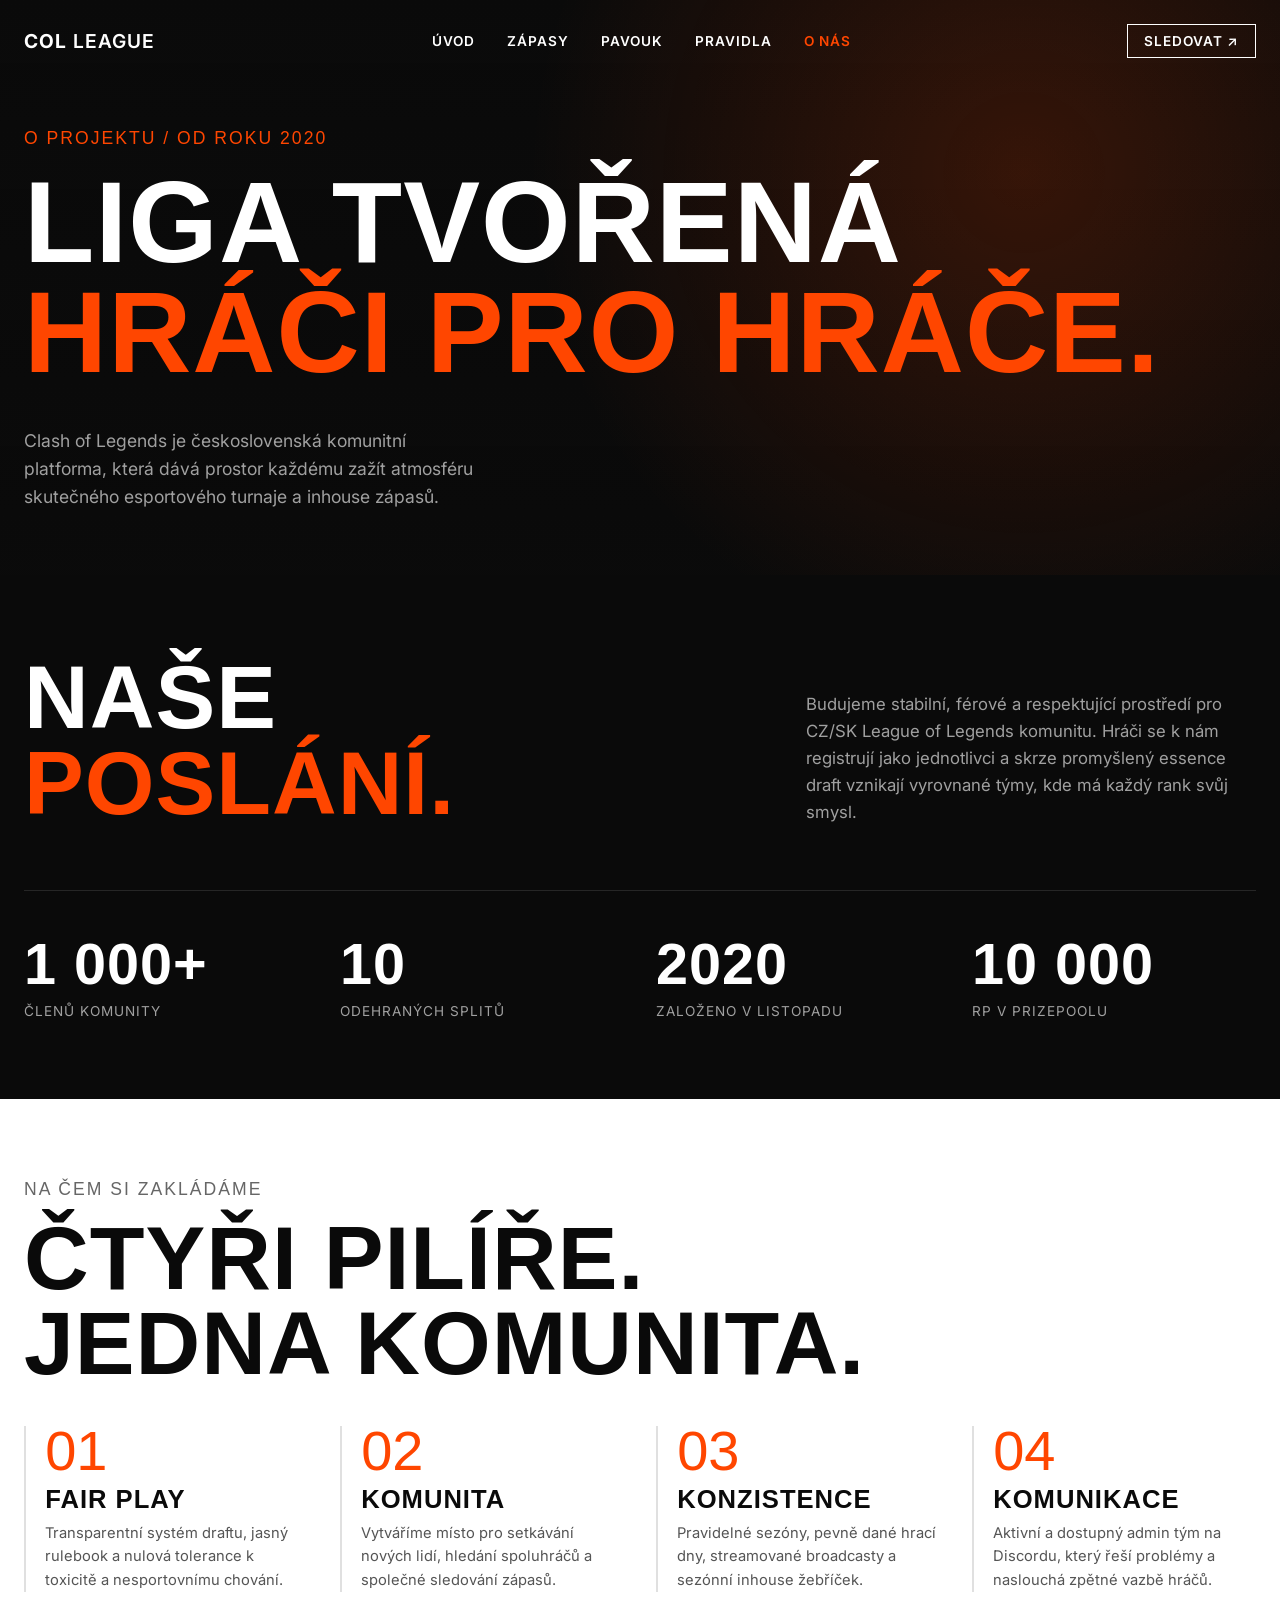
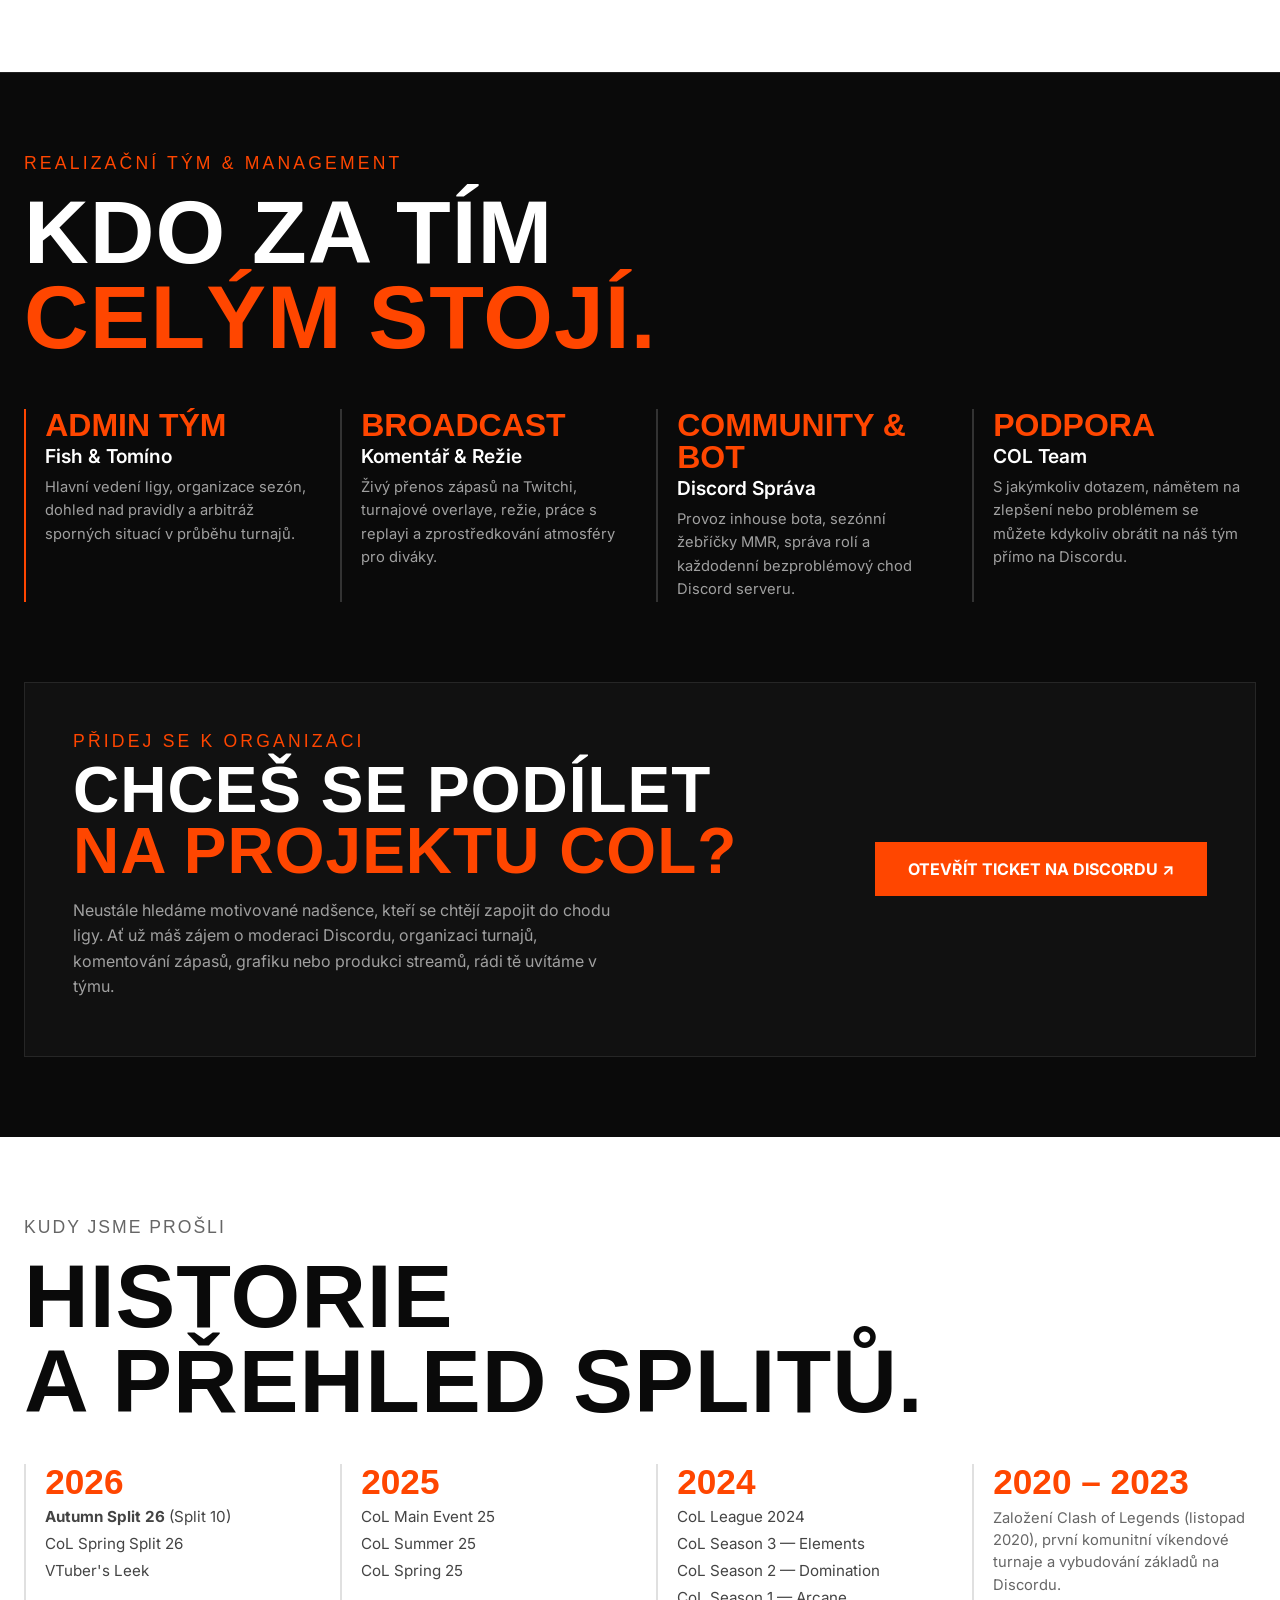
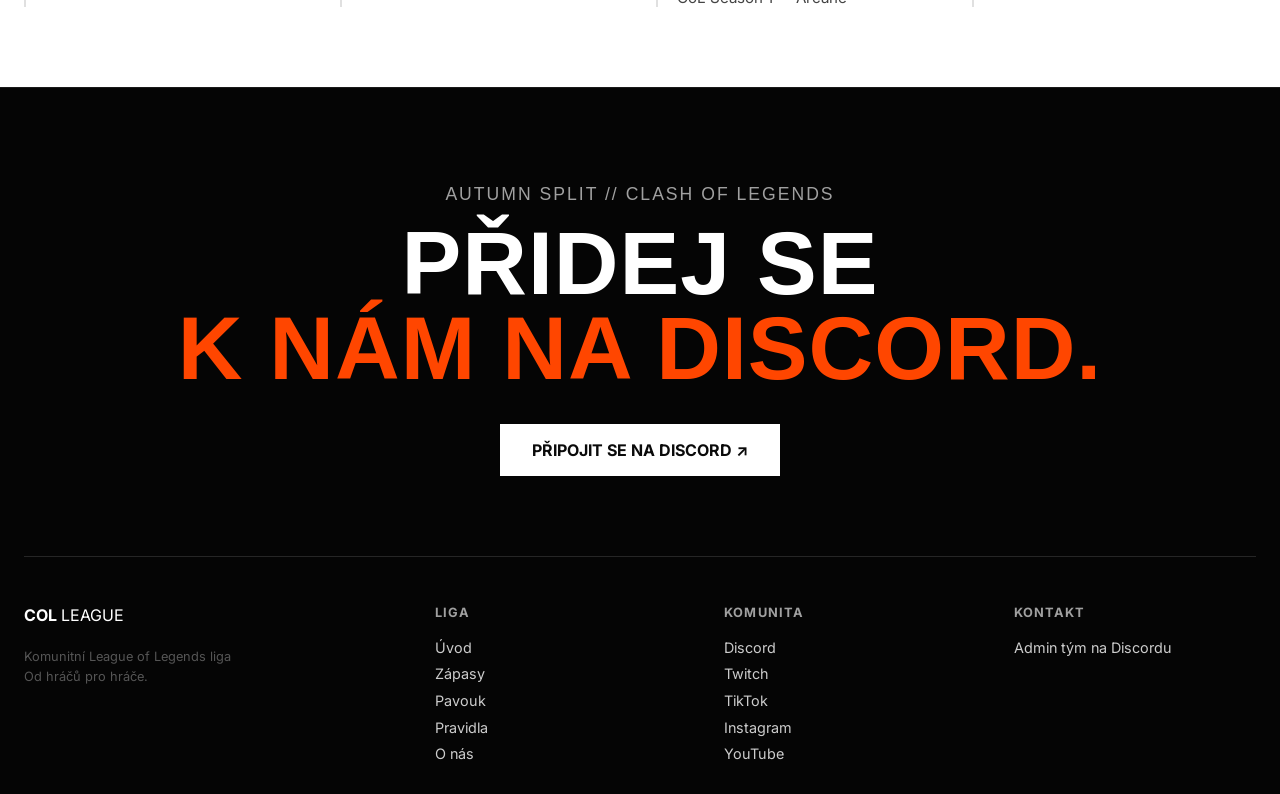
==== commit 1d1b0764: "Update about.html" ====
--- a/about.html
+++ b/about.html
@@ -8,7 +8,175 @@
     <link rel="preconnect" href="https://fonts.googleapis.com">
     <link rel="preconnect" href="https://fonts.gstatic.com" crossorigin>
     <link href="https://fonts.googleapis.com/css2?family=Inter:wght@400;600&family=Teko:wght@700&display=swap" rel="stylesheet">
-    <link rel="stylesheet" href="style.css?v=100">
+    <link rel="stylesheet" href="style.css?v=101">
+
+    <style>
+        /* Okamžitá pojistka pro správné vykreslení a rozvržení */
+        .page-body {
+            background-color: #0a0a0a;
+            color: #ffffff;
+            font-family: 'Inter', sans-serif;
+            margin: 0;
+            padding: 0;
+        }
+        .content-wrap {
+            max-width: 1280px;
+            margin: 0 auto;
+            padding: 0 1.5rem;
+        }
+        .massive-text {
+            font-family: 'Teko', sans-serif;
+            font-size: clamp(4rem, 7vw, 6.5rem);
+            line-height: 0.95;
+            letter-spacing: 1px;
+            text-transform: uppercase;
+            margin: 0;
+        }
+        .massive-text-dark {
+            font-family: 'Teko', sans-serif;
+            font-size: clamp(4rem, 7vw, 6.5rem);
+            line-height: 0.95;
+            letter-spacing: 1px;
+            text-transform: uppercase;
+            color: #0a0a0a;
+            margin-bottom: 2.5rem;
+        }
+        .highlight {
+            color: #ff4600;
+        }
+        .section-dark {
+            background-color: #0a0a0a;
+            color: #ffffff;
+            padding: 5rem 0;
+        }
+        .section-light {
+            background-color: #ffffff;
+            color: #0a0a0a;
+            padding: 5rem 0;
+        }
+        .steps-grid {
+            display: grid;
+            grid-template-columns: repeat(4, 1fr);
+            gap: 2rem;
+        }
+        .stats-grid {
+            display: grid;
+            grid-template-columns: repeat(4, 1fr);
+            gap: 2rem;
+            border-top: 1px solid #262626;
+            padding-top: 2.5rem;
+        }
+        .step-card {
+            border-left: 2px solid #e0e0e0;
+            padding-left: 1.2rem;
+        }
+        .step-number {
+            font-family: 'Teko', sans-serif;
+            font-size: 3.5rem;
+            color: #ff4600;
+            line-height: 0.9;
+            margin-bottom: 0.5rem;
+        }
+        .about-top {
+            display: flex;
+            justify-content: space-between;
+            align-items: flex-end;
+            gap: 3rem;
+            margin-bottom: 4rem;
+        }
+        .about-desc {
+            max-width: 450px;
+            color: #a0a0a0;
+            font-size: 1.05rem;
+            line-height: 1.6;
+        }
+        .history-grid {
+            display: grid;
+            grid-template-columns: repeat(4, 1fr);
+            gap: 2rem;
+        }
+        .history-col {
+            border-left: 2px solid #e0e0e0;
+            padding-left: 1.2rem;
+        }
+        .history-col h3 {
+            font-family: 'Teko', sans-serif;
+            font-size: 2.2rem;
+            color: #ff4600;
+            margin: 0 0 0.5rem;
+            line-height: 1;
+        }
+        .history-col ul {
+            list-style: none;
+            padding: 0;
+            margin: 0;
+            display: flex;
+            flex-direction: column;
+            gap: 0.5rem;
+            color: #444;
+            font-size: 0.95rem;
+        }
+        .history-col p {
+            color: #666;
+            font-size: 0.92rem;
+            line-height: 1.5;
+            margin: 0;
+        }
+        .team-grid {
+            display: grid;
+            grid-template-columns: repeat(4, 1fr);
+            gap: 2rem;
+        }
+        .team-card {
+            border-left: 2px solid #333;
+            padding-left: 1.2rem;
+        }
+        .team-card.featured {
+            border-left-color: #ff4600;
+        }
+        .team-card h3 {
+            font-family: 'Teko', sans-serif;
+            font-size: 2rem;
+            color: #ff4600;
+            margin: 0 0 0.2rem;
+            line-height: 1;
+        }
+        .team-card h4 {
+            color: #ffffff;
+            font-size: 1.2rem;
+            margin: 0 0 0.5rem;
+            font-weight: 600;
+        }
+        .team-card p {
+            color: #a0a0a0;
+            font-size: 0.92rem;
+            line-height: 1.6;
+            margin: 0;
+        }
+        .ticket-box {
+            background: #111111;
+            border: 1px solid #262626;
+            padding: 3rem;
+            display: flex;
+            justify-content: space-between;
+            align-items: center;
+            gap: 3rem;
+        }
+        @media (max-width: 980px) {
+            .steps-grid, .stats-grid, .history-grid, .team-grid {
+                grid-template-columns: repeat(2, 1fr);
+            }
+            .about-top, .ticket-box {
+                flex-direction: column;
+                align-items: flex-start;
+            }
+        }
+        @media (max-width: 600px) {
+            .steps-grid, .stats-grid, .history-grid, .team-grid {
+                grid-template-columns: 1fr;
+            }
+        }
+    </style>
 </head>
 <body class="page-body">
 
@@ -32,7 +200,7 @@
     </header>
 
     <!-- Hero Sekce -->
-    <section class="hero" style="min-height: 70vh;">
+    <section class="hero" style="min-height: 60vh;">
         <div class="hero-inner">
             <p class="subtitle">O PROJEKTU / OD ROKU 2020</p>
             <h1 class="main-title">
@@ -90,23 +258,23 @@
             <div class="steps-grid">
                 <div class="step-card">
                     <div class="step-number">01</div>
-                    <h4>FAIR PLAY</h4>
-                    <p>Transparentní systém draftu, jasný rulebook a nulová tolerance k toxicitě a nesportovnímu chování.</p>
+                    <h4 style="font-family: 'Teko', sans-serif; font-size: 1.6rem; text-transform: uppercase; margin-bottom: 0.5rem;">FAIR PLAY</h4>
+                    <p style="color: #555; font-size: 0.92rem; line-height: 1.6;">Transparentní systém draftu, jasný rulebook a nulová tolerance k toxicitě a nesportovnímu chování.</p>
                 </div>
                 <div class="step-card">
                     <div class="step-number">02</div>
-                    <h4>KOMUNITA</h4>
-                    <p>Vytváříme místo pro setkávání nových lidí, hledání spoluhráčů a společné sledování zápasů.</p>
+                    <h4 style="font-family: 'Teko', sans-serif; font-size: 1.6rem; text-transform: uppercase; margin-bottom: 0.5rem;">KOMUNITA</h4>
+                    <p style="color: #555; font-size: 0.92rem; line-height: 1.6;">Vytváříme místo pro setkávání nových lidí, hledání spoluhráčů a společné sledování zápasů.</p>
                 </div>
                 <div class="step-card">
                     <div class="step-number">03</div>
-                    <h4>KONZISTENCE</h4>
-                    <p>Pravidelné sezóny, pevně dané hrací dny, streamované broadcasty a sezónní inhouse žebříček.</p>
+                    <h4 style="font-family: 'Teko', sans-serif; font-size: 1.6rem; text-transform: uppercase; margin-bottom: 0.5rem;">KONZISTENCE</h4>
+                    <p style="color: #555; font-size: 0.92rem; line-height: 1.6;">Pravidelné sezóny, pevně dané hrací dny, streamované broadcasty a sezónní inhouse žebříček.</p>
                 </div>
                 <div class="step-card">
                     <div class="step-number">04</div>
-                    <h4>KOMUNIKACE</h4>
-                    <p>Aktivní a dostupný admin tým na Discordu, který řeší problémy a naslouchá zpětné vazbě hráčů.</p>
+                    <h4 style="font-family: 'Teko', sans-serif; font-size: 1.6rem; text-transform: uppercase; margin-bottom: 0.5rem;">KOMUNIKACE</h4>
+                    <p style="color: #555; font-size: 0.92rem; line-height: 1.6;">Aktivní a dostupný admin tým na Discordu, který řeší problémy a naslouchá zpětné vazbě hráčů.</p>
                 </div>
             </div>
         </div>
@@ -118,45 +286,45 @@
             <p class="page-kicker">REALIZAČNÍ TÝM &amp; MANAGEMENT</p>
             <h2 class="massive-text" style="margin-bottom: 3rem;">KDO ZA TÍM<br><span class="highlight">CELÝM STOJÍ.</span></h2>
             
-            <div class="steps-grid">
-                <div class="step-card" style="border-left: 2px solid var(--col-primary);">
-                    <div style="font-family: var(--font-heading); font-size: 2.2rem; color: var(--col-primary); margin-bottom: 0.3rem;">ADMIN TÝM</div>
-                    <h4 style="color: #fff; font-size: 1.3rem; margin-bottom: 0.5rem;">Fish &amp; Tomíno</h4>
-                    <p style="color: var(--text-muted); font-size: 0.95rem; line-height: 1.6;">Hlavní vedení ligy, organizace splitů, dohled nad pravidly a arbitráž sporných situací.</p>
-                </div>
-                <div class="step-card" style="border-left: 2px solid #333;">
-                    <div style="font-family: var(--font-heading); font-size: 2.2rem; color: var(--col-primary); margin-bottom: 0.3rem;">BROADCAST</div>
-                    <h4 style="color: #fff; font-size: 1.3rem; margin-bottom: 0.5rem;">Komentář &amp; Režie</h4>
-                    <p style="color: var(--text-muted); font-size: 0.95rem; line-height: 1.6;">Živý přenos zápasů na Twitchi, overlaye, práce se záznamy a turnajová produkce pro diváky.</p>
-                </div>
-                <div class="step-card" style="border-left: 2px solid #333;">
-                    <div style="font-family: var(--font-heading); font-size: 2.2rem; color: var(--col-primary); margin-bottom: 0.3rem;">COMMUNITY &amp; BOT</div>
-                    <h4 style="color: #fff; font-size: 1.3rem; margin-bottom: 0.5rem;">Discord Správa</h4>
-                    <p style="color: var(--text-muted); font-size: 0.95rem; line-height: 1.6;">Provoz inhouse bota, sezónní žebříčky MMR, správa rolí a každodenní chod komunitního serveru.</p>
-                </div>
-                <div class="step-card" style="border-left: 2px solid #333;">
-                    <div style="font-family: var(--font-heading); font-size: 2.2rem; color: var(--col-primary); margin-bottom: 0.3rem;">KONTAKT &amp; PODPORA</div>
-                    <h4 style="color: #fff; font-size: 1.3rem; margin-bottom: 0.5rem;">COL Team</h4>
-                    <p style="color: var(--text-muted); font-size: 0.95rem; line-height: 1.6;">S jakýmkoliv dotazem, námětem nebo problémem se můžete kdykoliv obrátit na náš Admin tým či COL Team přímo na Discordu.</p>
-                </div>
-            </div>
-        </div>
-    </section>
-
-    <!-- Sekce: Zapoj se do týmu (Nábor přes ticket) -->
-    <section class="section-dark" style="border-top: 1px solid #1a1a1a; background: #0e0e0e;">
-        <div class="content-wrap">
-            <div class="about-top" style="margin-bottom: 0;">
+            <div class="team-grid">
+                <div class="team-card featured">
+                    <h3>ADMIN TÝM</h3>
+                    <h4>Fish &amp; Tomíno</h4>
+                    <p>Hlavní vedení ligy, organizace sezón, dohled nad pravidly a arbitráž sporných situací v průběhu turnajů.</p>
+                </div>
+                <div class="team-card">
+                    <h3>BROADCAST</h3>
+                    <h4>Komentář &amp; Režie</h4>
+                    <p>Živý přenos zápasů na Twitchi, turnajové overlaye, režie, práce s replayi a zprostředkování atmosféry pro diváky.</p>
+                </div>
+                <div class="team-card">
+                    <h3>COMMUNITY &amp; BOT</h3>
+                    <h4>Discord Správa</h4>
+                    <p>Provoz inhouse bota, sezónní žebříčky MMR, správa rolí a každodenní bezproblémový chod Discord serveru.</p>
+                </div>
+                <div class="team-card">
+                    <h3>PODPORA</h3>
+                    <h4>COL Team</h4>
+                    <p>S jakýmkoliv dotazem, námětem na zlepšení nebo problémem se můžete kdykoliv obrátit na náš tým přímo na Discordu.</p>
+                </div>
+            </div>
+        </div>
+    </section>
+
+    <!-- Sekce: Přidej se k organizaci (Ticket na Discordu) -->
+    <section class="section-dark" style="padding-top: 0;">
+        <div class="content-wrap">
+            <div class="ticket-box">
                 <div>
-                    <p class="page-kicker">PŘIDEJ SE K ORGANIZACI</p>
-                    <h2 class="massive-text">
-                        CHCEŠ SE<br>
-                        <span class="highlight">PODÍLET NA COL?</span>
+                    <p class="page-kicker" style="margin-bottom: 0.5rem;">PŘIDEJ SE K ORGANIZACI</p>
+                    <h2 class="massive-text" style="font-size: clamp(3rem, 5vw, 4.5rem); margin-bottom: 1rem;">
+                        CHCEŠ SE PODÍLET<br><span class="highlight">NA PROJEKTU COL?</span>
                     </h2>
-                </div>
-                <div class="about-desc" style="max-width: 480px;">
-                    <p style="margin-bottom: 1.2rem;">Neustále hledáme motivované lidi, kteří mají zájem přiložit ruku k dílu. Ať už tě láká správa Discordu, organizace zápasů, komentování, grafika nebo produkce streamů, rádi tě poznáme.</p>
-                    <p style="margin-bottom: 1.5rem; color: #fff;"><strong>Jak postupovat?</strong> Otevři si na našem Discord serveru ticket v sekci podpory, představ se a popiš nám své zkušenosti a vizi, jak bys chtěl projekt posunout.</p>
+                    <p style="color: #a0a0a0; max-width: 550px; line-height: 1.6; margin-bottom: 0.5rem;">
+                        Neustále hledáme motivované nadšence, kteří se chtějí zapojit do chodu ligy. Ať už máš zájem o moderaci Discordu, organizaci turnajů, komentování zápasů, grafiku nebo produkci streamů, rádi tě uvítáme v týmu.
+                    </p>
+                </div>
+                <div style="flex-shrink: 0; text-align: right;">
                     <a href="https://discord.gg/68KqHuSgA" target="_blank" rel="noopener" class="btn-primary large" style="display: inline-block;">OTEVŘÍT TICKET NA DISCORDU ↗</a>
                 </div>
             </div>
@@ -169,36 +337,36 @@
             <p class="subtitle-dark">KUDY JSME PROŠLI</p>
             <h2 class="massive-text-dark">HISTORIE<br>A PŘEHLED SPLITŮ.</h2>
             
-            <div class="activity-grid" style="grid-template-columns: repeat(4, 1fr); gap: 1.5rem;">
-                <div style="border-left: 2px solid #e0e0e0; padding-left: 1.5rem;">
-                    <div style="font-family: var(--font-heading); font-size: 2.2rem; color: var(--col-primary); margin-bottom: 0.5rem;">2026</div>
-                    <ul style="list-style: none; display: flex; flex-direction: column; gap: 0.6rem; color: #444; font-size: 0.95rem;">
+            <div class="history-grid">
+                <div class="history-col">
+                    <h3>2026</h3>
+                    <ul>
                         <li><strong>Autumn Split 26</strong> (Split 10)</li>
                         <li>CoL Spring Split 26</li>
                         <li>VTuber's Leek</li>
                     </ul>
                 </div>
-                <div style="border-left: 2px solid #e0e0e0; padding-left: 1.5rem;">
-                    <div style="font-family: var(--font-heading); font-size: 2.2rem; color: var(--col-primary); margin-bottom: 0.5rem;">2025</div>
-                    <ul style="list-style: none; display: flex; flex-direction: column; gap: 0.6rem; color: #444; font-size: 0.95rem;">
+                <div class="history-col">
+                    <h3>2025</h3>
+                    <ul>
                         <li>CoL Main Event 25</li>
                         <li>CoL Summer 25</li>
                         <li>CoL Spring 25</li>
                     </ul>
                 </div>
-                <div style="border-left: 2px solid #e0e0e0; padding-left: 1.5rem;">
-                    <div style="font-family: var(--font-heading); font-size: 2.2rem; color: var(--col-primary); margin-bottom: 0.5rem;">2024</div>
-                    <ul style="list-style: none; display: flex; flex-direction: column; gap: 0.6rem; color: #444; font-size: 0.95rem;">
+                <div class="history-col">
+                    <h3>2024</h3>
+                    <ul>
                         <li>CoL League 2024</li>
                         <li>CoL Season 3 — Elements</li>
                         <li>CoL Season 2 — Domination</li>
                         <li>CoL Season 1 — Arcane</li>
                     </ul>
                 </div>
-                <div style="border-left: 2px solid #e0e0e0; padding-left: 1.5rem;">
-                    <div style="font-family: var(--font-heading); font-size: 2.2rem; color: var(--col-primary); margin-bottom: 0.5rem;">2020 – 2023</div>
-                    <p style="color: #666; font-size: 0.95rem; line-height: 1.6;">
-                        Založení Clash of Legends (listopad 2020), první komunitní víkendové turnaje a vybudování základů komunity na Discordu.
+                <div class="history-col">
+                    <h3>2020 – 2023</h3>
+                    <p>
+                        Založení Clash of Legends (listopad 2020), první komunitní víkendové turnaje a vybudování základů na Discordu.
                     </p>
                 </div>
             </div>
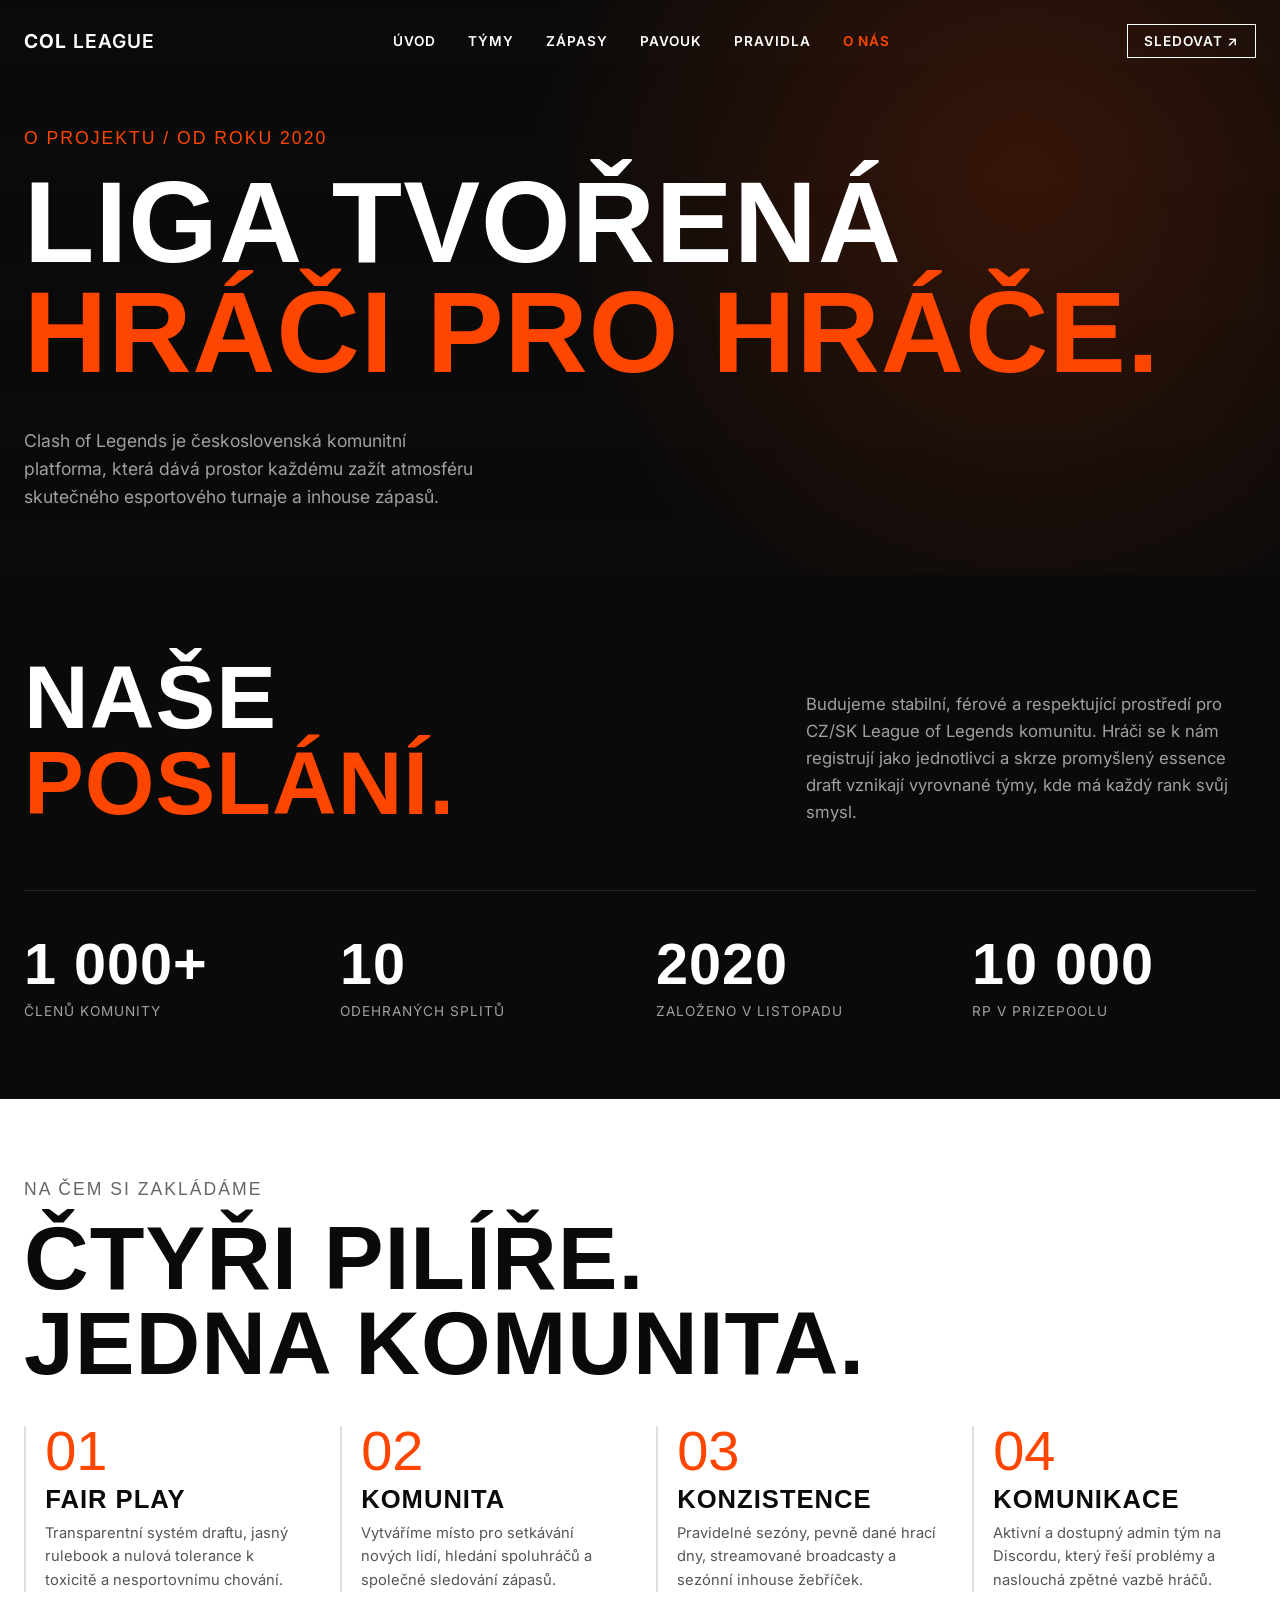
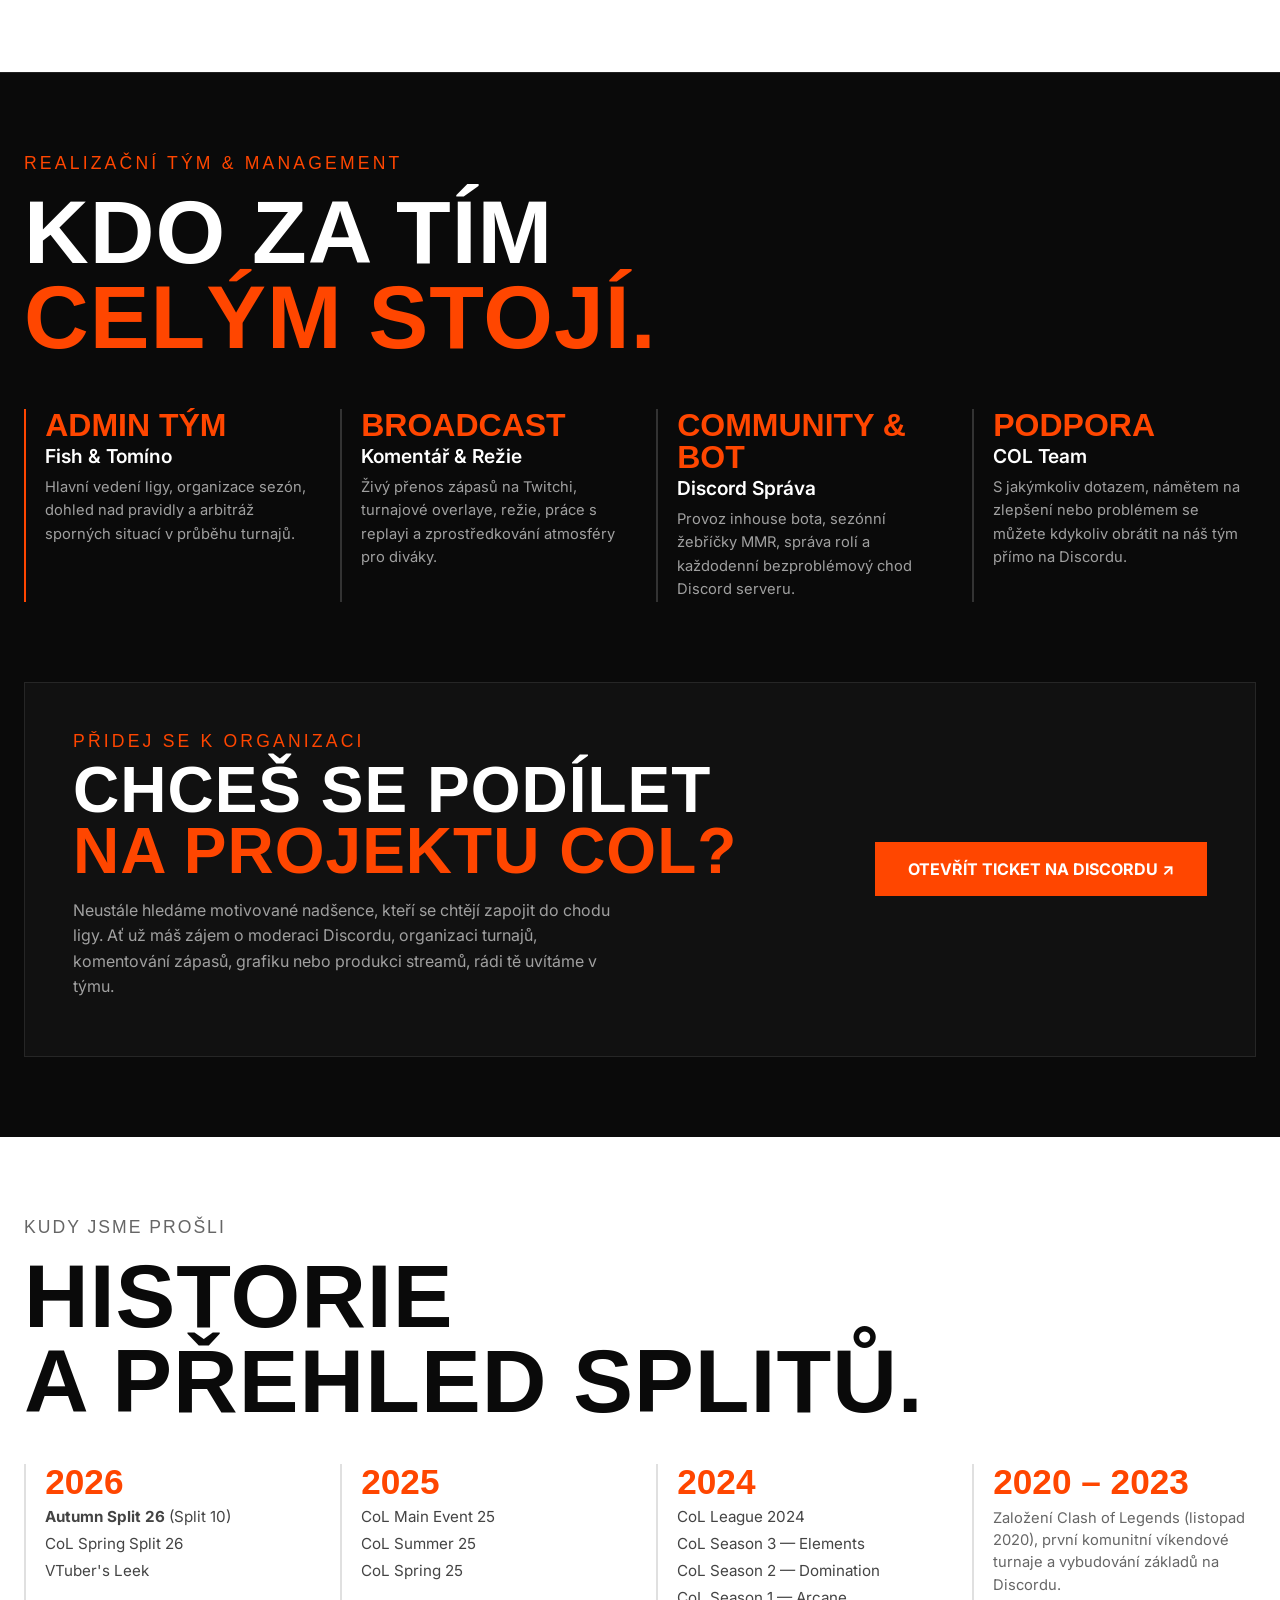
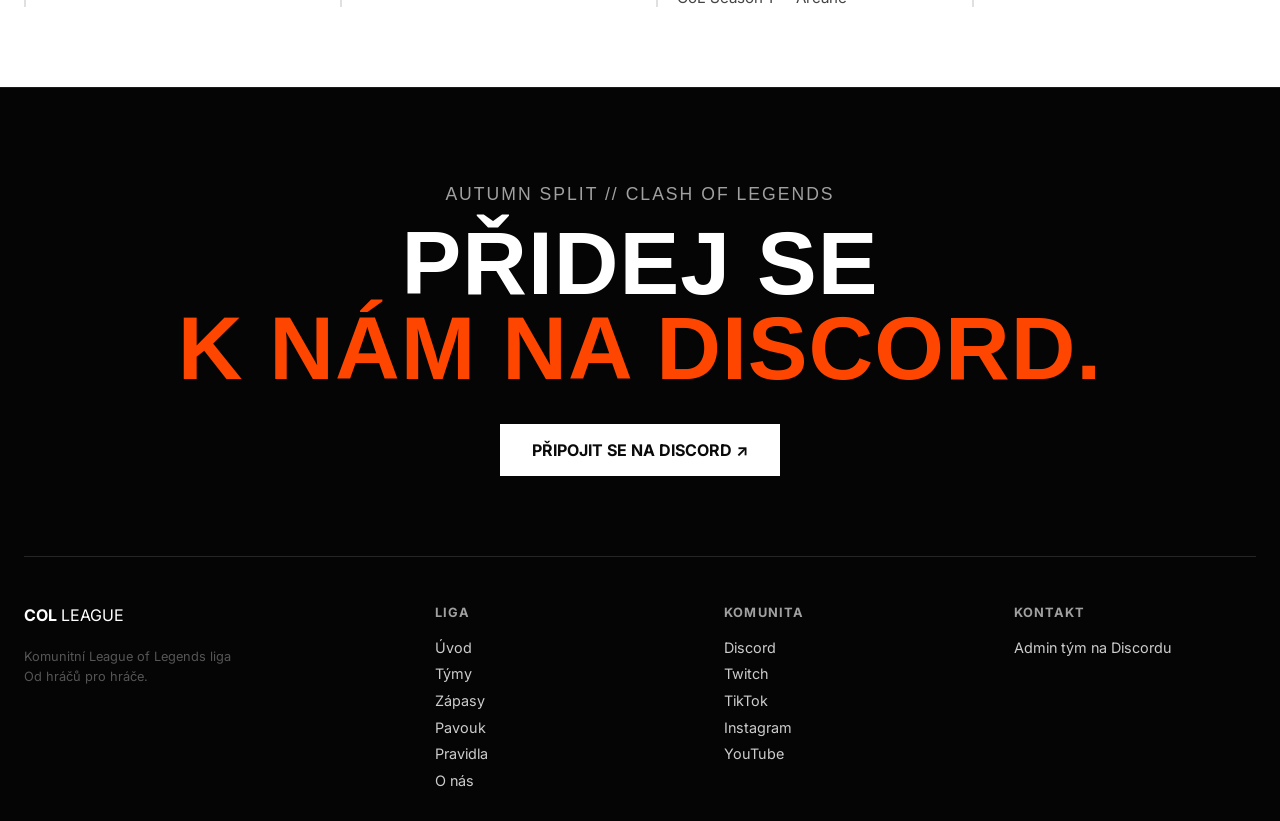
==== commit 8a82bb7a: "Update stylesheet version and add team link" ====
--- a/about.html
+++ b/about.html
@@ -8,10 +8,9 @@
     <link rel="preconnect" href="https://fonts.googleapis.com">
     <link rel="preconnect" href="https://fonts.gstatic.com" crossorigin>
     <link href="https://fonts.googleapis.com/css2?family=Inter:wght@400;600&family=Teko:wght@700&display=swap" rel="stylesheet">
-    <link rel="stylesheet" href="style.css?v=101">
+    <link rel="stylesheet" href="style.css?v=105">
 
     <style>
-        /* Okamžitá pojistka pro správné vykreslení a rozvržení */
         .page-body {
             background-color: #0a0a0a;
             color: #ffffff;
@@ -188,6 +187,7 @@
             </a>
             <nav class="nav-links" aria-label="Hlavní navigace">
                 <a href="index.html">ÚVOD</a>
+                <a href="tymy.html">TÝMY</a>
                 <a href="zapasy.html">ZÁPASY</a>
                 <a href="pavouk.html">PAVOUK</a>
                 <a href="pravidla.html">PRAVIDLA</a>
@@ -388,6 +388,7 @@
                 <div class="links-group">
                     <strong>LIGA</strong>
                     <a href="index.html">Úvod</a>
+                    <a href="tymy.html">Týmy</a>
                     <a href="zapasy.html">Zápasy</a>
                     <a href="pavouk.html">Pavouk</a>
                     <a href="pravidla.html">Pravidla</a>
